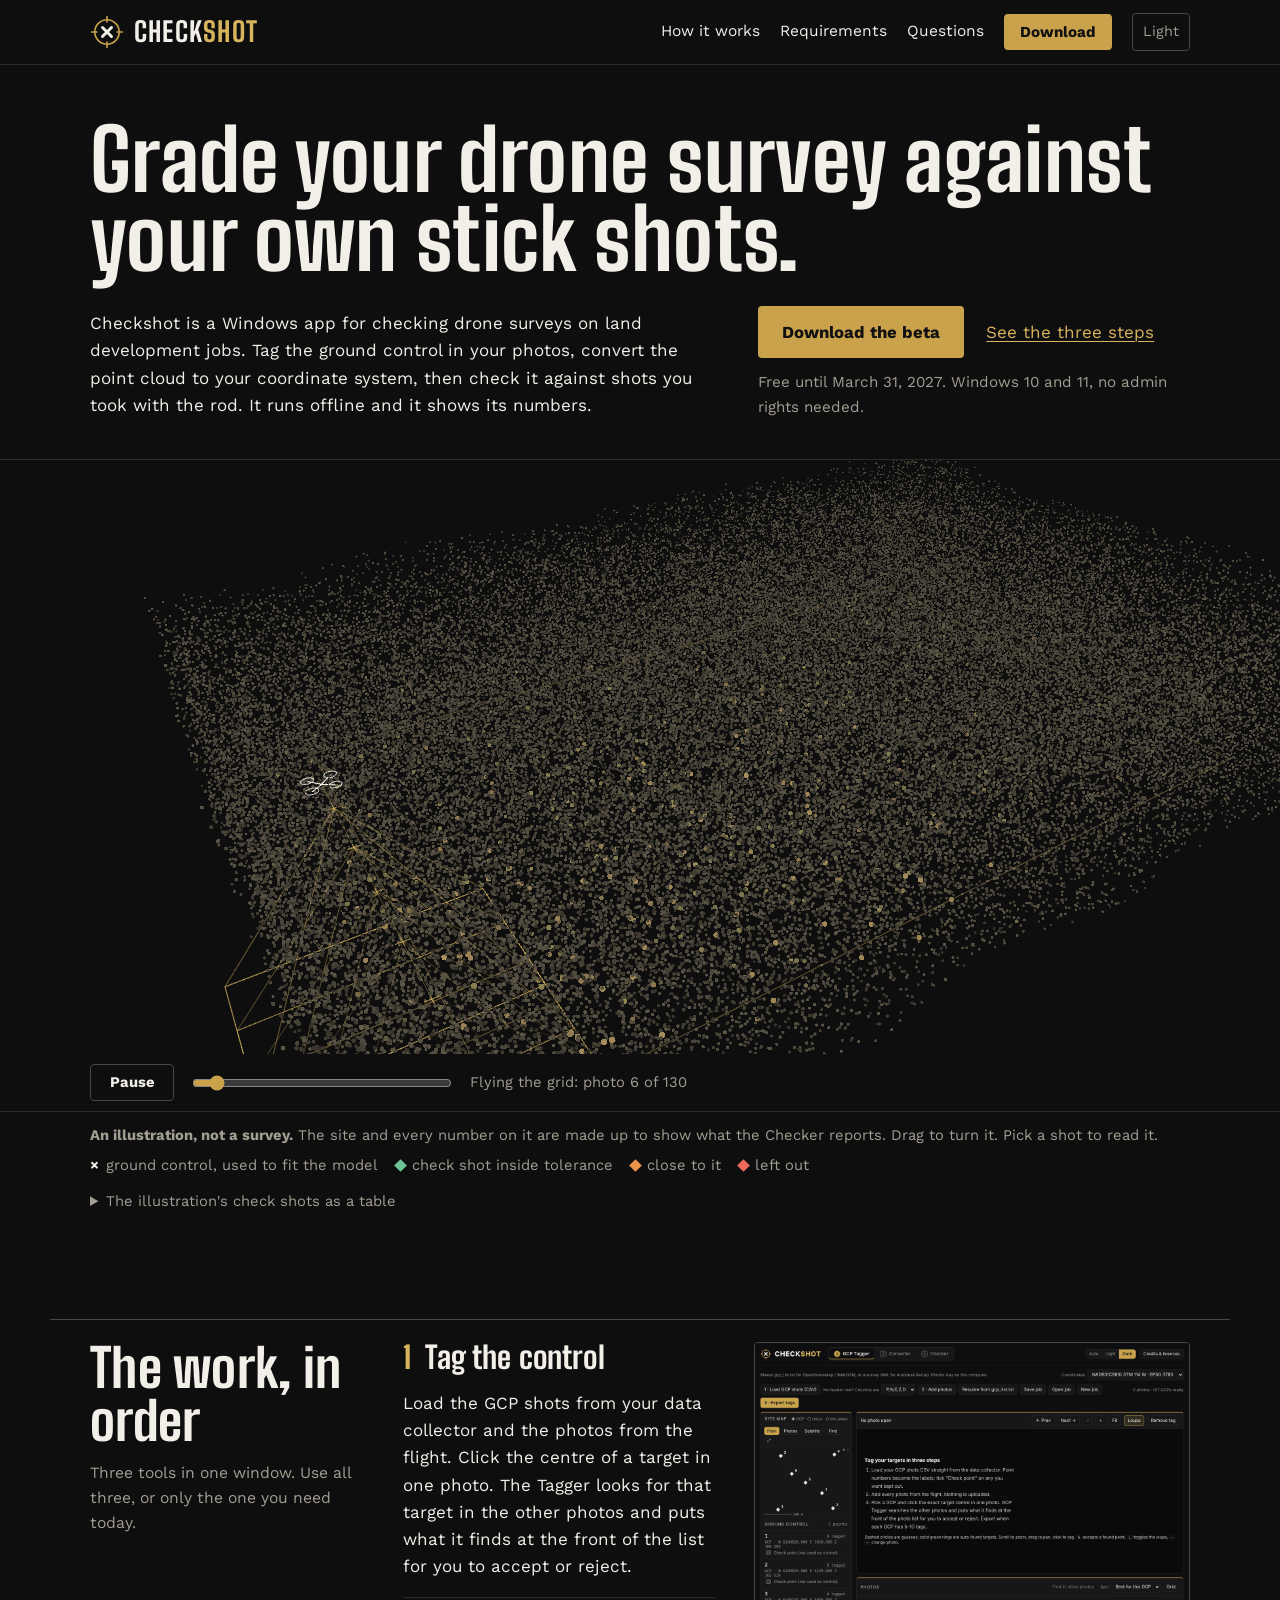
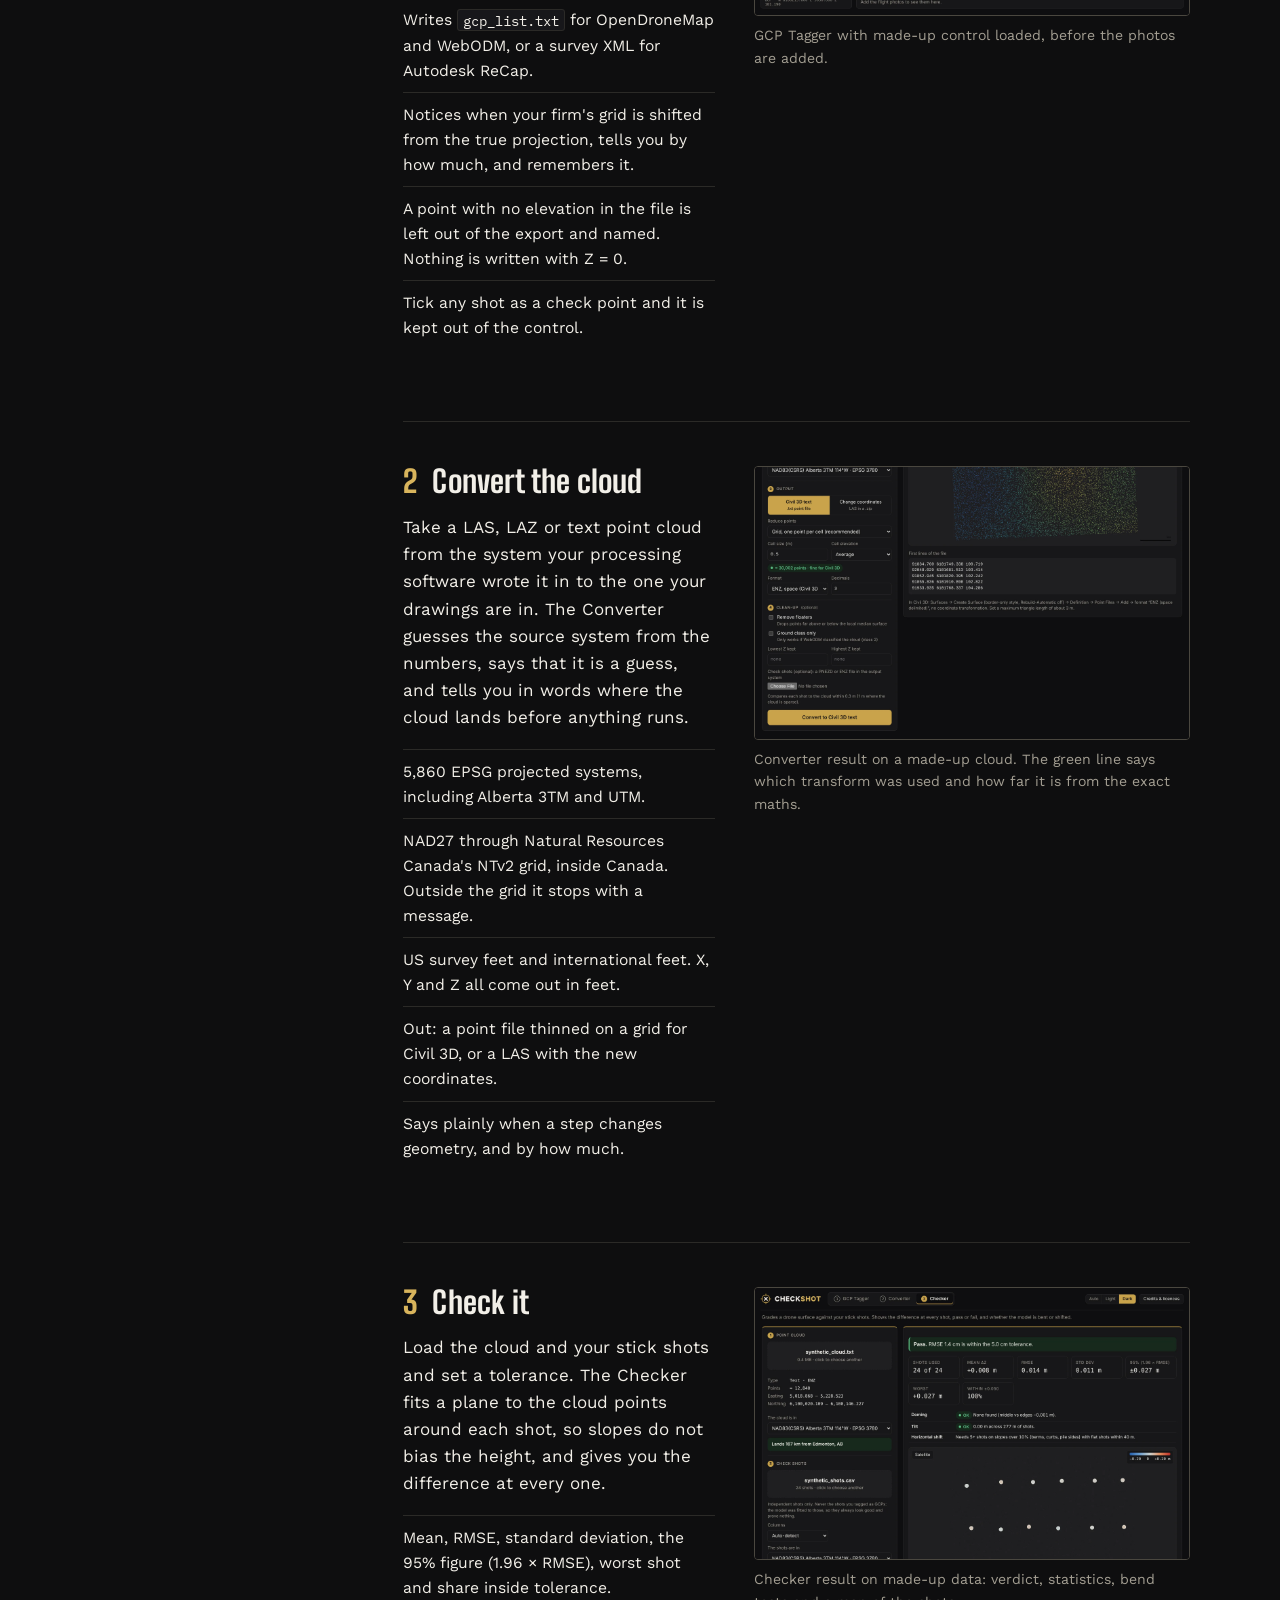
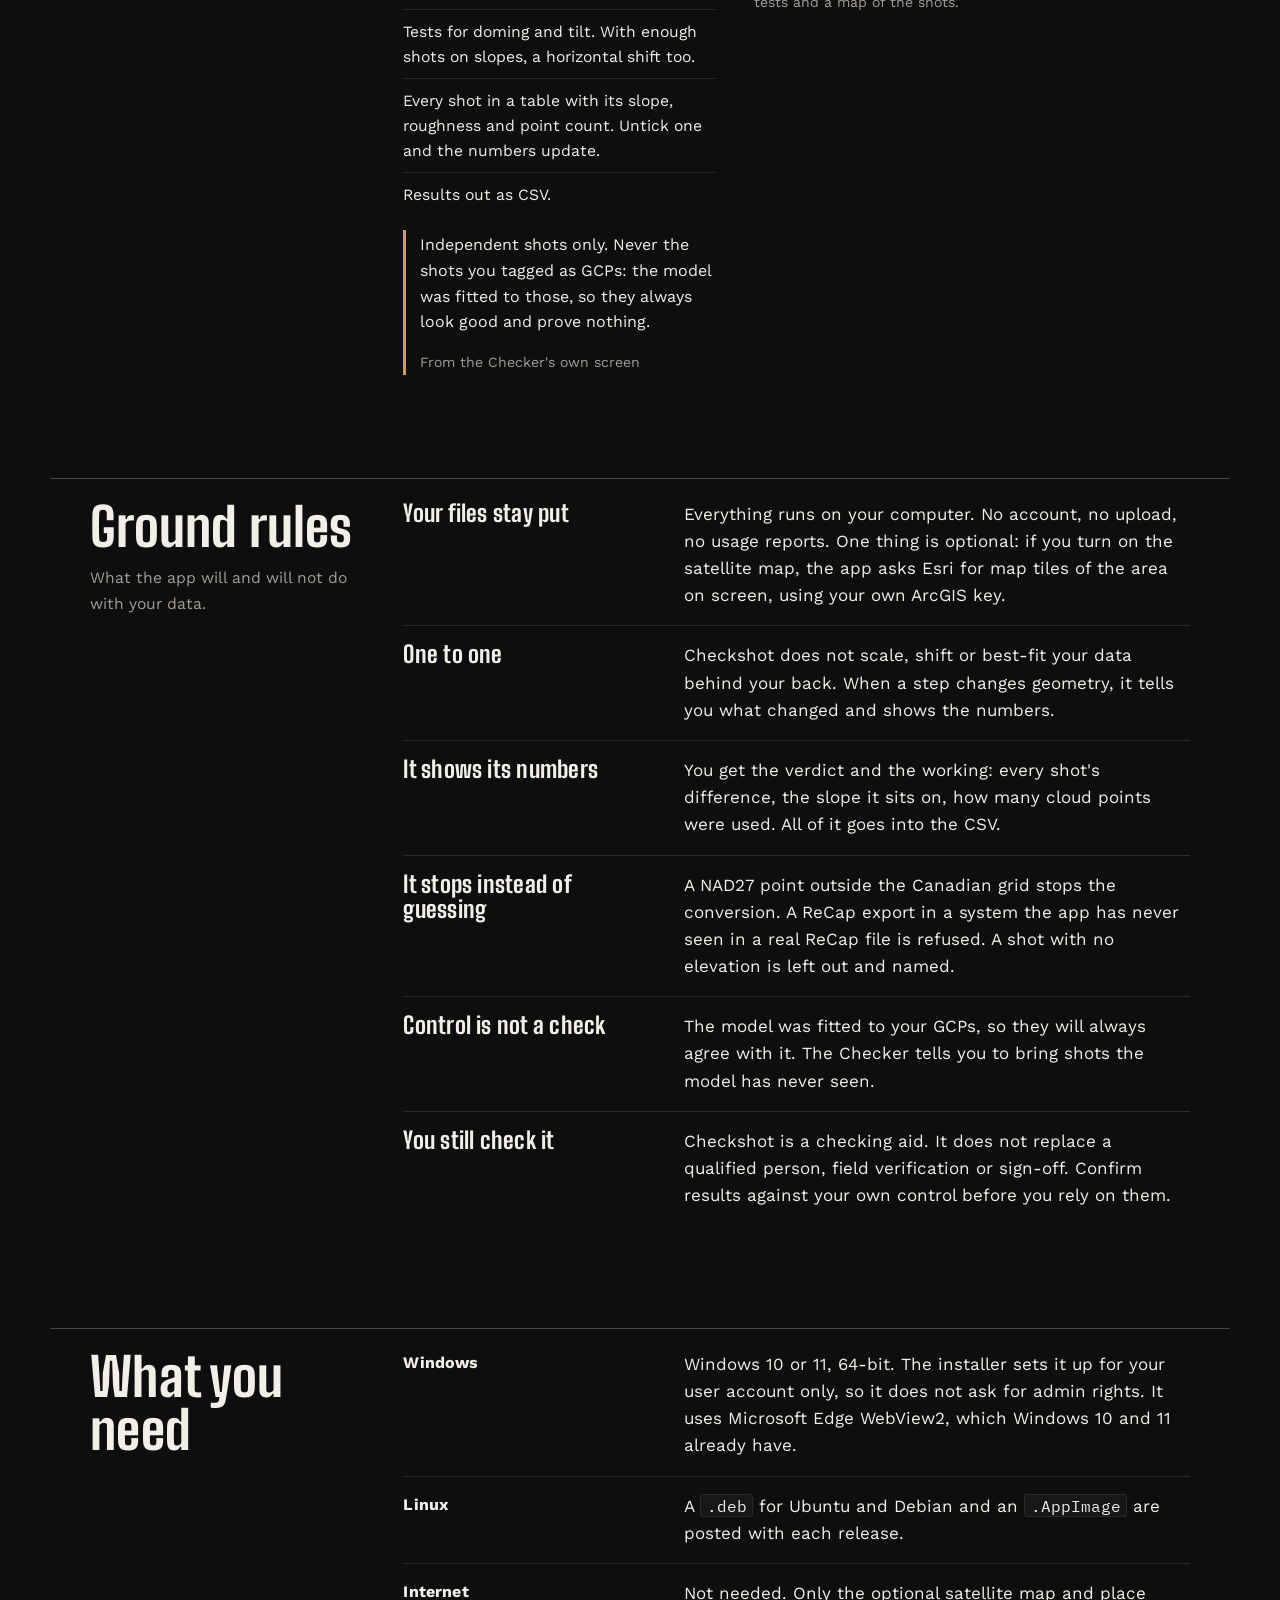
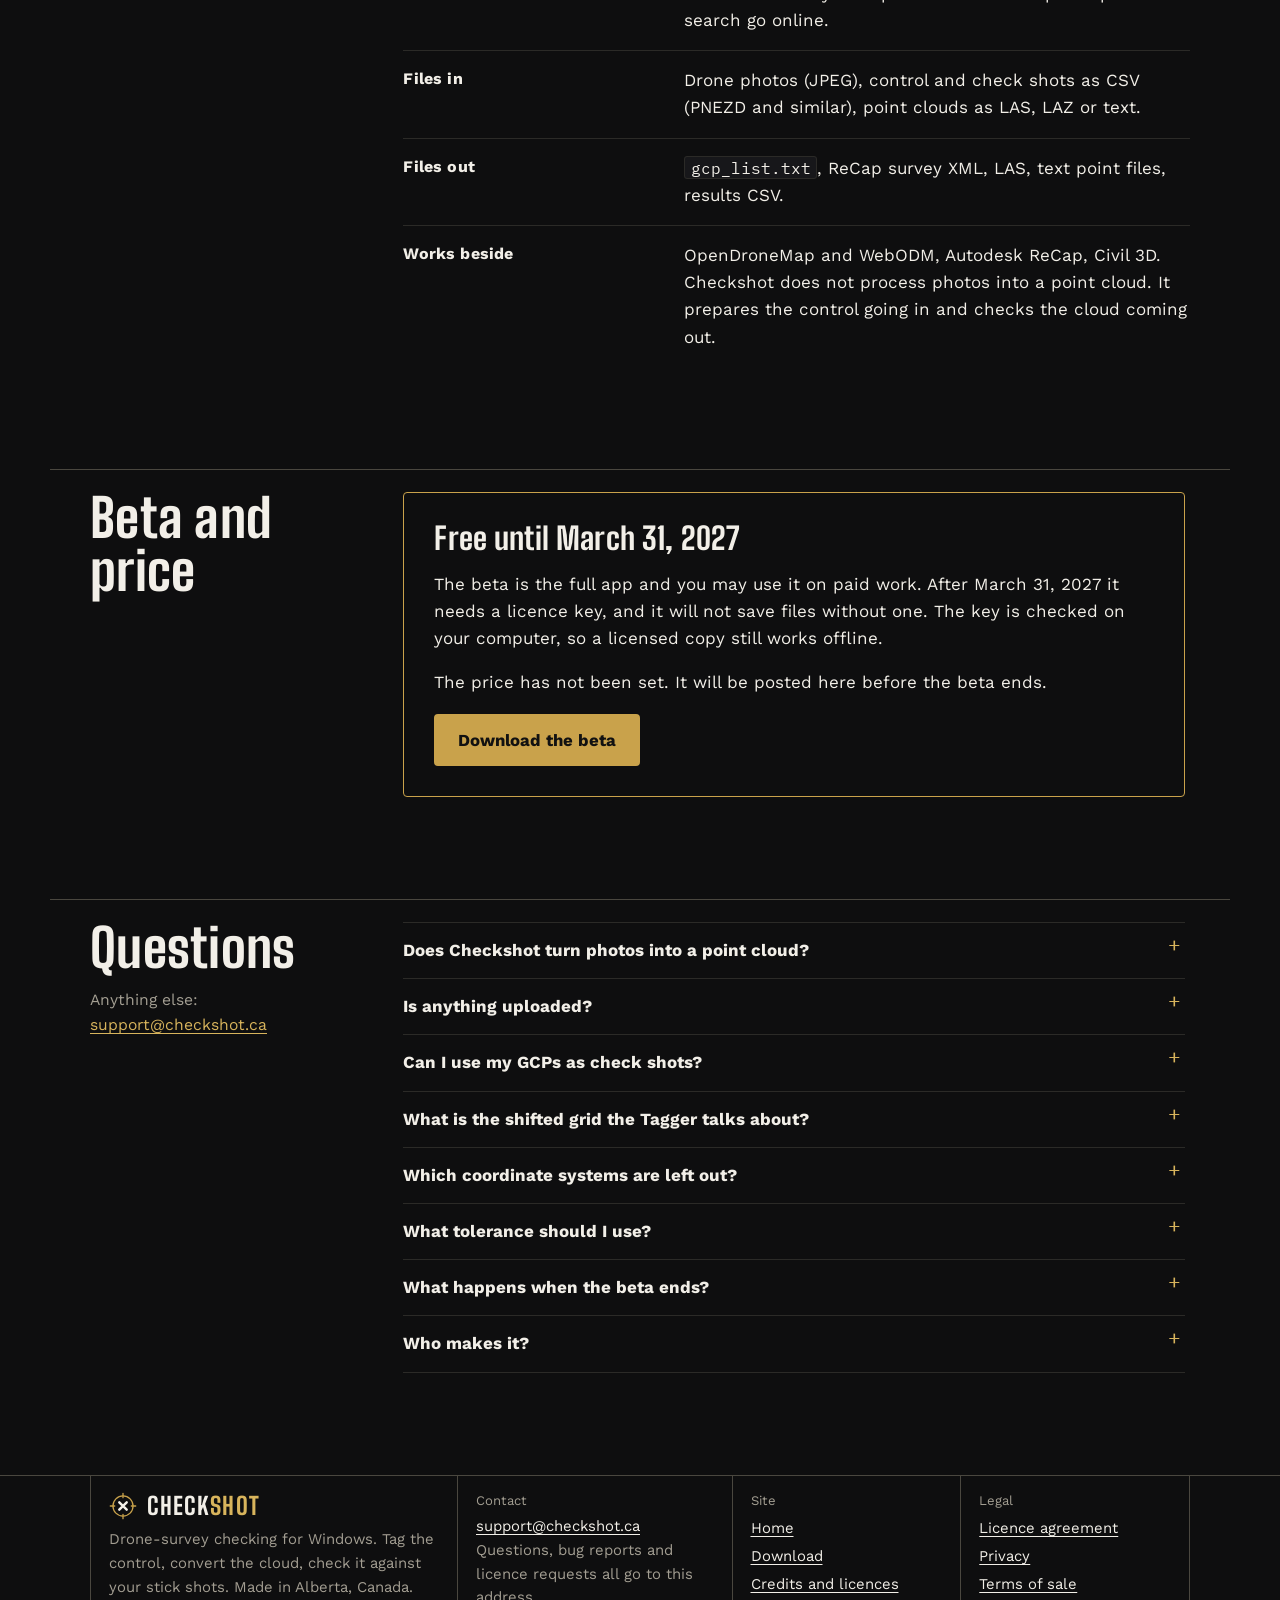
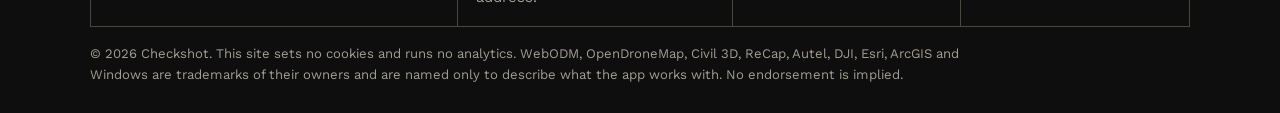
==== index.html @ 4f2f1e27 "Checkshot site: pages, survey illustration, app screenshots, fonts, notes Co-Authored-By: Claude Fab" ====
<!doctype html>
<html lang="en-CA" data-theme="dark">
<head>
<meta charset="utf-8">
<meta name="viewport" content="width=device-width, initial-scale=1">
<title>Checkshot: check a drone survey against your stick shots</title>
<meta name="description" content="Windows app for drone-survey checking in land development. Tag ground control, convert point clouds between 5,860 coordinate systems, and grade the cloud against stick shots. Runs offline. Free beta until March 31, 2027.">
<link rel="canonical" href="https://checkshot.ca/">
<meta property="og:type" content="website">
<meta property="og:site_name" content="Checkshot">
<meta property="og:title" content="Checkshot: check a drone survey against your stick shots">
<meta property="og:description" content="Windows app for drone-survey checking in land development. Tag ground control, convert point clouds between 5,860 coordinate systems, and grade the cloud against stick shots. Runs offline. Free beta until March 31, 2027.">
<meta property="og:url" content="https://checkshot.ca/">
<meta property="og:image" content="https://checkshot.ca/assets/img/og.png">
<meta property="og:image:width" content="1200">
<meta property="og:image:height" content="630">
<meta property="og:image:alt" content="Checkshot: a point cloud of a graded site with check shots marked on it.">
<meta name="twitter:card" content="summary_large_image">
<meta name="theme-color" content="#0E0E0F">
<link rel="icon" href="favicon.ico" sizes="32x32">
<link rel="icon" href="assets/img/favicon.svg" type="image/svg+xml">
<link rel="apple-touch-icon" href="assets/img/apple-touch-icon.png">
<link rel="manifest" href="site.webmanifest">
<link rel="preload" href="assets/fonts/big-shoulders-700.woff" as="font" type="font/woff" crossorigin>
<link rel="preload" href="assets/fonts/work-sans-400.woff" as="font" type="font/woff" crossorigin>
<link rel="stylesheet" href="assets/css/site.css">
<script>try{if(localStorage.getItem('cs-theme')==='light')document.documentElement.setAttribute('data-theme','light')}catch(e){}</script>
<script type="application/ld+json">{"@context":"https://schema.org","@type":"SoftwareApplication","name":"Checkshot","applicationCategory":"EngineeringApplication","operatingSystem":"Windows 10, Windows 11, Linux","url":"https://checkshot.ca/","description":"Desktop app for checking drone surveys: GCP Tagger, point cloud Converter and stick-shot Checker. Runs offline."}</script>
</head>
<body>
<a class="skip" href="#main">Skip to the content</a>
<header class="top">
  <div class="wrap">
    <a class="brand" href="./" aria-label="Checkshot home"><svg viewBox="0 0 64 64" aria-hidden="true" focusable="false"><circle cx="32" cy="32" r="23" fill="none" stroke="var(--logo-ring)" stroke-width="3"/><path d="M32 3V13M32 51V61M3 32H13M51 32H61" stroke="var(--logo-ring)" stroke-width="3" stroke-linecap="round"/><path d="M23.5 23.5 40.5 40.5M40.5 23.5 23.5 40.5" stroke="var(--logo-x)" stroke-width="5.5" stroke-linecap="round"/></svg><span>CHECK<b>SHOT</b></span></a>
    <nav aria-label="Main">
      <a href="./#how" class="opt">How it works</a>
      <a href="./#requirements" class="opt">Requirements</a>
      <a href="./#faq" class="opt">Questions</a>
      <a href="download/" class="btn small">Download</a>
      <button class="theme" type="button" id="theme-btn" aria-label="Switch to the light theme">Light</button>
    </nav>
  </div>
</header>
<main id="main">
<section class="hero" aria-labelledby="h-hero">
  <div class="wrap hero-head">
    <h1 id="h-hero">Grade your drone survey against your own stick shots.</h1>
    <div class="hero-side">
      <p>Checkshot is a Windows app for checking drone surveys on land development jobs. Tag the ground control in your photos, convert the point cloud to your coordinate system, then check it against shots you took with the rod. It runs offline and it shows its numbers.</p>
      <div>
        <div class="hero-cta">
          <a class="btn" href="download/">Download the beta</a>
          <a href="#how">See the three steps</a>
        </div>
        <p class="hero-note">Free until March 31, 2027. Windows 10 and 11, no admin rights needed.</p>
      </div>
    </div>
  </div>

  <div class="survey" id="survey">
    <div class="sv-stage">
      <img class="sv-poster dark" src="assets/img/hero-poster-dark.webp" width="1600" height="760" alt="" fetchpriority="high">
      <img class="sv-poster light" src="assets/img/hero-poster-light.webp" width="1600" height="760" alt="" loading="lazy">
      <canvas tabindex="0" role="img" aria-label="Illustration with made-up data: a drone flies a grid over a graded site with roads, lots, a stormwater pond and a topsoil pile. The point cloud forms as photos are taken. Ground control targets and fifteen check shots then appear. Drag, or use the arrow keys, to turn the view."></canvas>
      <div class="sv-labels"></div>
      <button class="btn small sv-start" type="button">Play the illustration</button>
    </div>
    <div class="sv-readout" role="group" aria-label="Checker result for the illustration" aria-live="polite">
      <p class="sv-verdict"></p>
      <dl></dl>
      <button class="sv-back" type="button" hidden>Back to the summary</button>
    </div>
    <div class="wrap sv-bar">
      <button class="sv-play" type="button" aria-pressed="false"><span>Play</span></button>
      <input class="sv-scrub" type="range" min="0" max="17" step="0.01" value="17" aria-label="Move through the survey: flight, ground control, check shots">
      <p class="sv-status">Checked against 14 stick shots</p>
    </div>
  </div>
  <div class="wrap sv-caption">
    <p><strong>An illustration, not a survey.</strong> The site and every number on it are made up to show what the Checker reports. Drag to turn it. Pick a shot to read it.</p>
    <ul class="sv-key" aria-label="Key">
      <li class="x">ground control, used to fit the model</li>
      <li style="--k:var(--ok)">check shot inside tolerance</li>
      <li style="--k:var(--near)">close to it</li>
      <li style="--k:var(--bad)">left out</li>
    </ul>
  </div>
  <div class="wrap">
    <details class="sv-data">
      <summary>The illustration's check shots as a table</summary>
      <div class="scroll-x"><table class="nums">
        <caption class="vh">Made-up check shots used in the illustration</caption>
        <thead><tr><th scope="col">Shot</th><th scope="col">Code</th><th scope="col">Shot Z (m)</th><th scope="col">Cloud Z (m)</th><th scope="col">&Delta;z (m)</th><th scope="col">Used</th></tr></thead>
        <tbody id="sv-table-body"><tr><td colspan="6">Needs JavaScript.</td></tr></tbody>
      </table></div>
    </details>
  </div>
</section>

<section class="band" id="how" aria-labelledby="h-how">
  <div class="wrap">
    <div class="band-title">
      <h2 id="h-how">The work, in order</h2>
      <p>Three tools in one window. Use all three, or only the one you need today.</p>
    </div>
    <div>
      <article class="step">
        <div>
          <h3><span class="n">1</span> Tag the control</h3>
          <p>Load the GCP shots from your data collector and the photos from the flight. Click the centre of a target in one photo. The Tagger looks for that target in the other photos and puts what it finds at the front of the list for you to accept or reject.</p>
          <ul>
            <li>Writes <code>gcp_list.txt</code> for OpenDroneMap and WebODM, or a survey XML for Autodesk ReCap.</li>
            <li>Notices when your firm's grid is shifted from the true projection, tells you by how much, and remembers it.</li>
            <li>A point with no elevation in the file is left out of the export and named. Nothing is written with Z = 0.</li>
            <li>Tick any shot as a check point and it is kept out of the control.</li>
          </ul>
        </div>
        <figure class="shot">
  <a href="assets/shots/tagger-dark.webp" aria-label="Open the screenshot full size">
    <img class="dark" src="assets/shots/tagger-dark.webp" width="2560" height="1600" loading="lazy" decoding="async" alt="The GCP Tagger with seven made-up control points loaded: a site map on the left, the control list under it, and the three steps to tag a target on the right.">
    <img class="light" src="assets/shots/tagger-light.webp" width="2560" height="1600" loading="lazy" decoding="async" alt="The GCP Tagger with seven made-up control points loaded: a site map on the left, the control list under it, and the three steps to tag a target on the right.">
  </a>
  <figcaption>GCP Tagger with made-up control loaded, before the photos are added.</figcaption>
</figure>
      </article>
      <article class="step">
        <div>
          <h3><span class="n">2</span> Convert the cloud</h3>
          <p>Take a LAS, LAZ or text point cloud from the system your processing software wrote it in to the one your drawings are in. The Converter guesses the source system from the numbers, says that it is a guess, and tells you in words where the cloud lands before anything runs.</p>
          <ul>
            <li>5,860 EPSG projected systems, including Alberta 3TM and UTM.</li>
            <li>NAD27 through Natural Resources Canada's NTv2 grid, inside Canada. Outside the grid it stops with a message.</li>
            <li>US survey feet and international feet. X, Y and Z all come out in feet.</li>
            <li>Out: a point file thinned on a grid for Civil 3D, or a LAS with the new coordinates.</li>
            <li>Says plainly when a step changes geometry, and by how much.</li>
          </ul>
        </div>
        <figure class="shot">
  <a href="assets/shots/converter-dark.webp" aria-label="Open the screenshot full size">
    <img class="dark" src="assets/shots/converter-dark.webp" width="2560" height="1600" loading="lazy" decoding="async" alt="The Converter after converting a made-up UTM point cloud to Alberta 3TM: a message stating the transform used and its largest difference from the exact maths, point counts, a download button and a plot of the cloud.">
    <img class="light" src="assets/shots/converter-light.webp" width="2560" height="1600" loading="lazy" decoding="async" alt="The Converter after converting a made-up UTM point cloud to Alberta 3TM: a message stating the transform used and its largest difference from the exact maths, point counts, a download button and a plot of the cloud.">
  </a>
  <figcaption>Converter result on a made-up cloud. The green line says which transform was used and how far it is from the exact maths.</figcaption>
</figure>
      </article>
      <article class="step">
        <div>
          <h3><span class="n">3</span> Check it</h3>
          <p>Load the cloud and your stick shots and set a tolerance. The Checker fits a plane to the cloud points around each shot, so slopes do not bias the height, and gives you the difference at every one.</p>
          <ul>
            <li>Mean, RMSE, standard deviation, the 95% figure (1.96 &times; RMSE), worst shot and share inside tolerance.</li>
            <li>Tests for doming and tilt. With enough shots on slopes, a horizontal shift too.</li>
            <li>Every shot in a table with its slope, roughness and point count. Untick one and the numbers update.</li>
            <li>Results out as CSV.</li>
          </ul>
          <blockquote class="app">
            <p>Independent shots only. Never the shots you tagged as GCPs: the model was fitted to those, so they always look good and prove nothing.</p>
            <footer>From the Checker's own screen</footer>
          </blockquote>
        </div>
        <figure class="shot">
  <a href="assets/shots/checker-dark.webp" aria-label="Open the screenshot full size">
    <img class="dark" src="assets/shots/checker-dark.webp" width="2560" height="1600" loading="lazy" decoding="async" alt="The Checker after grading a made-up cloud against 24 made-up shots: a Pass line with the RMSE, tiles for mean, RMSE, standard deviation, 95 percent and worst shot, doming and tilt tests, and a map of the shots.">
    <img class="light" src="assets/shots/checker-light.webp" width="2560" height="1600" loading="lazy" decoding="async" alt="The Checker after grading a made-up cloud against 24 made-up shots: a Pass line with the RMSE, tiles for mean, RMSE, standard deviation, 95 percent and worst shot, doming and tilt tests, and a map of the shots.">
  </a>
  <figcaption>Checker result on made-up data: verdict, statistics, bend tests and a map of the shots.</figcaption>
</figure>
      </article>
    </div>
  </div>
</section>

<section class="band" id="rules" aria-labelledby="h-rules">
  <div class="wrap">
    <div class="band-title">
      <h2 id="h-rules">Ground rules</h2>
      <p>What the app will and will not do with your data.</p>
    </div>
    <dl class="rows">
      <div><dt>Your files stay put</dt><dd>Everything runs on your computer. No account, no upload, no usage reports. One thing is optional: if you turn on the satellite map, the app asks Esri for map tiles of the area on screen, using your own ArcGIS key.</dd></div>
      <div><dt>One to one</dt><dd>Checkshot does not scale, shift or best-fit your data behind your back. When a step changes geometry, it tells you what changed and shows the numbers.</dd></div>
      <div><dt>It shows its numbers</dt><dd>You get the verdict and the working: every shot's difference, the slope it sits on, how many cloud points were used. All of it goes into the CSV.</dd></div>
      <div><dt>It stops instead of guessing</dt><dd>A NAD27 point outside the Canadian grid stops the conversion. A ReCap export in a system the app has never seen in a real ReCap file is refused. A shot with no elevation is left out and named.</dd></div>
      <div><dt>Control is not a check</dt><dd>The model was fitted to your GCPs, so they will always agree with it. The Checker tells you to bring shots the model has never seen.</dd></div>
      <div><dt>You still check it</dt><dd>Checkshot is a checking aid. It does not replace a qualified person, field verification or sign-off. Confirm results against your own control before you rely on them.</dd></div>
    </dl>
  </div>
</section>

<section class="band" id="requirements" aria-labelledby="h-req">
  <div class="wrap">
    <div class="band-title">
      <h2 id="h-req">What you need</h2>
    </div>
    <dl class="rows plain">
      <div><dt>Windows</dt><dd>Windows 10 or 11, 64-bit. The installer sets it up for your user account only, so it does not ask for admin rights. It uses Microsoft Edge WebView2, which Windows 10 and 11 already have.</dd></div>
      <div><dt>Linux</dt><dd>A <code>.deb</code> for Ubuntu and Debian and an <code>.AppImage</code> are posted with each release.</dd></div>
      <div><dt>Internet</dt><dd>Not needed. Only the optional satellite map and place search go online.</dd></div>
      <div><dt>Files in</dt><dd>Drone photos (JPEG), control and check shots as CSV (PNEZD and similar), point clouds as LAS, LAZ or text.</dd></div>
      <div><dt>Files out</dt><dd><code>gcp_list.txt</code>, ReCap survey XML, LAS, text point files, results CSV.</dd></div>
      <div><dt>Works beside</dt><dd>OpenDroneMap and WebODM, Autodesk ReCap, Civil 3D. Checkshot does not process photos into a point cloud. It prepares the control going in and checks the cloud coming out.</dd></div>
    </dl>
  </div>
</section>

<section class="band" id="beta" aria-labelledby="h-beta">
  <div class="wrap">
    <div class="band-title">
      <h2 id="h-beta">Beta and price</h2>
    </div>
    <div class="beta">
      <h3>Free until March 31, 2027</h3>
      <p>The beta is the full app and you may use it on paid work. After March 31, 2027 it needs a licence key, and it will not save files without one. The key is checked on your computer, so a licensed copy still works offline.</p>
      <p>The price has not been set. It will be posted here before the beta ends.</p>
      <p><a class="btn" href="download/">Download the beta</a></p>
    </div>
  </div>
</section>

<section class="band" id="faq" aria-labelledby="h-faq">
  <div class="wrap">
    <div class="band-title">
      <h2 id="h-faq">Questions</h2>
      <p>Anything else: <a href="mailto:support@checkshot.ca">support@checkshot.ca</a></p>
    </div>
    <div class="faq">
      <details><summary>Does Checkshot turn photos into a point cloud?</summary><div><p>No. That is the job of WebODM, ReCap or whatever you process with. The Tagger prepares the control those programs need. The Converter and the Checker work on the cloud they produce.</p></div></details>
      <details><summary>Is anything uploaded?</summary><div><p>No. Photos, clouds and shots are read and processed on your computer, and the app does not report usage or crashes. If you turn on the satellite map or use place search, the app sends Esri the map area or the search text, with your own ArcGIS key. Leave them off and the app never goes online.</p></div></details>
      <details><summary>Can I use my GCPs as check shots?</summary><div><p>You can load them, but the result means nothing. The model was fitted to those points. Shoot separate check shots and keep them out of the control. In the Tagger you can tick a shot as a check point so it is not exported as control.</p></div></details>
      <details><summary>What is the shifted grid the Tagger talks about?</summary><div><p>Some firms carry a grid that sits a fixed distance off the true projection. If your control and your photo positions disagree by a steady offset, the Tagger says so, shows the offset and remembers it for the next job.</p></div></details>
      <details><summary>Which coordinate systems are left out?</summary><div><p>Systems that need grid files the app does not carry (OSGB36 and US NAD27, for example), latitude and longitude systems, and projections its maths library cannot do. They are left out on purpose so that nothing converts wrongly.</p></div></details>
      <details><summary>What tolerance should I use?</summary><div><p>That is your call and your client's. The Checker suggests 0.05 m for hard surfaces and 0.10 m for open ground as a starting point, and reports the numbers whatever you choose.</p></div></details>
      <details><summary>What happens when the beta ends?</summary><div><p>On April 1, 2027 the app asks for a licence key. You paste the key once and it is checked offline. The price will be posted on this site before then.</p></div></details>
      <details><summary>Who makes it?</summary><div><p>A civil engineer in Alberta who flies drone surveys for land development work and wanted to know how good each one was before building a surface from it. Write to <a href="mailto:support@checkshot.ca">support@checkshot.ca</a>.</p></div></details>
    </div>
  </div>
</section>

</main>
<footer class="foot">
  <div class="wrap">
    <div class="tblock">
      <div>
        <a class="brand" href="./" aria-label="Checkshot home"><svg viewBox="0 0 64 64" aria-hidden="true" focusable="false"><circle cx="32" cy="32" r="23" fill="none" stroke="var(--logo-ring)" stroke-width="3"/><path d="M32 3V13M32 51V61M3 32H13M51 32H61" stroke="var(--logo-ring)" stroke-width="3" stroke-linecap="round"/><path d="M23.5 23.5 40.5 40.5M40.5 23.5 23.5 40.5" stroke="var(--logo-x)" stroke-width="5.5" stroke-linecap="round"/></svg><span>CHECK<b>SHOT</b></span></a>
        <p>Drone-survey checking for Windows. Tag the control, convert the cloud, check it against your stick shots. Made in Alberta, Canada.</p>
      </div>
      <div>
        <h2>Contact</h2>
        <p><a href="mailto:support@checkshot.ca">support@checkshot.ca</a></p>
        <p>Questions, bug reports and licence requests all go to this address.</p>
      </div>
      <div>
        <h2>Site</h2>
        <ul>
          <li><a href="./">Home</a></li>
          <li><a href="download/">Download</a></li>
          <li><a href="credits.html">Credits and licences</a></li>
        </ul>
      </div>
      <div>
        <h2>Legal</h2>
        <ul>
          <li><a href="legal/eula.html">Licence agreement</a></li>
          <li><a href="legal/privacy.html">Privacy</a></li>
          <li><a href="legal/terms.html">Terms of sale</a></li>
        </ul>
      </div>
    </div>
    <p class="fine">&copy; 2026 Checkshot. This site sets no cookies and runs no analytics. WebODM, OpenDroneMap, Civil 3D, ReCap, Autel, DJI, Esri, ArcGIS and Windows are trademarks of their owners and are named only to describe what the app works with. No endorsement is implied.</p>
  </div>
</footer>
<script src="assets/js/site.js"></script>
<script src="assets/js/hero.js"></script>
</body>
</html>
---- assets/css/site.css ----
/* Checkshot site. Black and gold, as in the app. No gradients, no shadows. */
@font-face { font-family: "Big Shoulders"; src: url("../fonts/big-shoulders-700.woff") format("woff"); font-weight: 700; font-display: swap; }
@font-face { font-family: "Work Sans"; src: url("../fonts/work-sans-400.woff") format("woff"); font-weight: 400; font-display: swap; }
@font-face { font-family: "Work Sans"; src: url("../fonts/work-sans-400-italic.woff") format("woff"); font-weight: 400; font-style: italic; font-display: swap; }
@font-face { font-family: "Work Sans"; src: url("../fonts/work-sans-700.woff") format("woff"); font-weight: 700; font-display: swap; }
@font-face { font-family: "IBM Plex Mono"; src: url("../fonts/ibm-plex-mono-400.woff") format("woff"); font-weight: 400; font-display: swap; }

:root {
  --bg: #0E0E0F; --panel: #17171A; --ink: #F2EFE8; --muted: #A39E92; --line: #2B2A27; --line-strong: #4A473F;
  --gold: #C9A24B; --gold-text: #D8B45C; --on-gold: #111111; --logo-ring: #C9A24B; --logo-x: #F4F1EA;
  --ok: #6CC495; --near: #F0934A; --bad: #EE6A5B;
  --sv-bg: #0E0E0F; --sv-noise: #5C5647; --sv-gold: #D8B45C; --sv-target: #F4F1EA; --sv-rod: #F2EFE8;
  --display: "Big Shoulders", "Arial Narrow", "Roboto Condensed", Impact, sans-serif;
  --text: "Work Sans", system-ui, -apple-system, "Segoe UI", sans-serif;
  --mono: "IBM Plex Mono", ui-monospace, Consolas, monospace;
  --wrap: 1180px; --gutter: clamp(18px, 4vw, 40px);
  color-scheme: dark;
}
:root[data-theme="light"] {
  --bg: #F6F5F1; --panel: #FFFFFF; --ink: #111111; --muted: #5E5A50; --line: #DAD6CB; --line-strong: #A9A498;
  --gold: #C9A24B; --gold-text: #7A5C14; --logo-ring: #111111; --logo-x: #A8842F;
  --ok: #17693F; --near: #9A4E08; --bad: #AE2F25;
  --sv-bg: #F6F5F1; --sv-noise: #B9B3A3; --sv-gold: #A8842F; --sv-target: #FFFFFF; --sv-rod: #111111;
  color-scheme: light;
}

*, *::before, *::after { box-sizing: border-box; }
html { -webkit-text-size-adjust: 100%; scroll-padding-top: 84px; }
body { margin: 0; background: var(--bg); color: var(--ink); font: 400 1.0625rem/1.6 var(--text); overflow-wrap: break-word; }
img { max-width: 100%; height: auto; display: block; }
a { color: var(--gold-text); text-underline-offset: 0.18em; text-decoration-thickness: 1px; }
a:hover { text-decoration-thickness: 2px; }
:focus-visible { outline: 2px solid var(--gold); outline-offset: 3px; border-radius: 2px; }
h1, h2, h3 { font-family: var(--display); font-weight: 700; line-height: 1; margin: 0; letter-spacing: 0.005em; }
h1 { font-size: clamp(2.9rem, 7.4vw, 5.9rem); line-height: 0.93; }
h2 { font-size: clamp(2.1rem, 4.2vw, 3.3rem); }
h3 { font-size: clamp(1.55rem, 2.4vw, 2rem); line-height: 1.05; }
p { margin: 0 0 1em; }
.num, code, kbd { font-family: var(--mono); font-size: 0.92em; font-variant-numeric: tabular-nums; }
code { background: var(--panel); border: 1px solid var(--line); border-radius: 3px; padding: 0.05em 0.35em; }
.wrap { max-width: var(--wrap); margin: 0 auto; padding: 0 var(--gutter); }
.skip { position: absolute; left: -999px; top: 8px; background: var(--gold); color: var(--on-gold); padding: 8px 14px; z-index: 30; font-weight: 700; }
.skip:focus { left: 8px; }
.vh { position: absolute; width: 1px; height: 1px; overflow: hidden; clip-path: inset(50%); white-space: nowrap; }

/* header */
.top { position: sticky; top: 0; z-index: 20; background: var(--bg); border-bottom: 1px solid var(--line); }
.top .wrap { display: flex; align-items: center; gap: 10px 22px; min-height: 64px; flex-wrap: wrap; padding-top: 8px; padding-bottom: 8px; }
.brand { display: inline-flex; align-items: center; gap: 10px; text-decoration: none; color: var(--ink); font: 700 1.7rem/1 var(--display); letter-spacing: 0.045em; margin-right: auto; }
.brand svg { width: 34px; height: 34px; flex: none; }
.brand b { color: var(--gold-text); font-weight: 700; }
.top nav { display: flex; align-items: center; gap: 4px 20px; flex-wrap: wrap; }
.top nav a { color: var(--ink); text-decoration: none; font-size: 0.97rem; padding: 6px 0; border-bottom: 2px solid transparent; }
.top nav a:hover, .top nav a[aria-current="page"] { border-bottom-color: var(--gold); }
.theme { font: inherit; font-size: 0.9rem; color: var(--muted); background: none; border: 1px solid var(--line-strong); border-radius: 4px; padding: 6px 10px; cursor: pointer; min-height: 36px; }
.theme:hover { color: var(--ink); border-color: var(--gold); }

.btn { display: inline-block; font: 700 1.05rem/1.2 var(--text); text-decoration: none; padding: 14px 22px; border-radius: 4px; border: 2px solid var(--gold); background: var(--gold); color: var(--on-gold); cursor: pointer; }
.btn:hover { background: var(--gold-text); border-color: var(--gold-text); color: var(--bg); text-decoration: none; }
:root[data-theme="light"] .btn:hover { background: #111; border-color: #111; color: #fff; }
.btn.small { padding: 8px 14px; font-size: 0.95rem; }
.top nav a.btn { color: var(--on-gold); border: 2px solid var(--gold); padding: 7px 14px; }
.top nav a.btn:hover { border-color: var(--gold-text); color: var(--bg); }
:root[data-theme="light"] .top nav a.btn:hover { color: #fff; border-color: #111; }

/* hero */
.hero { padding: clamp(28px, 5vw, 56px) 0 0; }
.hero-head h1 { max-width: 13.5em; font-size: clamp(2.9rem, 6.6vw, 5.4rem); }
.hero-side { display: grid; grid-template-columns: minmax(0, 7fr) minmax(0, 5fr); gap: 16px clamp(24px, 5vw, 72px); align-items: end; margin-top: clamp(16px, 2.4vw, 28px); }
.hero-side p { max-width: 36em; margin: 0; }
.hero-cta { display: flex; flex-wrap: wrap; align-items: center; gap: 12px 22px; }
.hero-side .hero-note { color: var(--muted); font-size: 0.95rem; margin: 12px 0 0; }

/* survey illustration */
.survey { margin-top: clamp(22px, 3.5vw, 40px); border-top: 1px solid var(--line); border-bottom: 1px solid var(--line); background: var(--sv-bg); position: relative; }
.sv-stage { position: relative; height: clamp(400px, 66vh, 680px); overflow: hidden; }
.sv-stage canvas { position: absolute; inset: 0; width: 100%; height: 100%; display: block; opacity: 0; touch-action: pan-y; cursor: grab; }
.survey.is-dragging canvas { cursor: grabbing; }
.survey.is-live canvas { opacity: 1; }
.sv-poster { position: absolute; inset: 0; width: 100%; height: 100%; object-fit: cover; }
.sv-poster.light, :root[data-theme="light"] .sv-poster.dark { display: none; }
:root[data-theme="light"] .sv-poster.light { display: block; }
.survey.is-live .sv-poster { visibility: hidden; }
.sv-labels { position: absolute; inset: 0; pointer-events: none; }
.survey:not(.is-live) .sv-labels { display: none; }
.sv-label { position: absolute; left: 0; top: 0; pointer-events: auto; cursor: pointer; margin: -26px 0 0 4px; padding: 2px 7px; min-height: 24px;
  font: 400 0.8rem/1.4 var(--mono); font-variant-numeric: tabular-nums; white-space: nowrap; color: var(--ink); background: var(--bg); border: 1px solid currentColor; border-radius: 3px; }
.sv-label i { display: none; }
.sv-label.is-ok { color: var(--ok); } .sv-label.is-near { color: var(--near); } .sv-label.is-bad, .sv-label.is-out { color: var(--bad); }
.sv-label.is-out span { text-decoration: line-through; }
.sv-label[aria-pressed="true"] { background: currentColor; }
.sv-label[aria-pressed="true"] span { color: var(--bg); }
.sv-label.is-dot { margin: -12px 0 0 -12px; width: 24px; height: 24px; padding: 0; border: 0; background: none; }
.sv-label.is-dot span { display: none; }
.sv-label.is-dot i { display: block; width: 8px; height: 8px; margin: 8px; border-radius: 50%; background: currentColor; }
.sv-start { position: absolute; left: var(--gutter); top: 18px; display: none; }
.survey.is-waiting .sv-start { display: inline-block; }
.sv-readout { position: absolute; left: max(var(--gutter), calc((100% - var(--wrap)) / 2 + var(--gutter))); bottom: 74px; width: min(340px, calc(100% - 2 * var(--gutter)));
  background: var(--panel); border: 1px solid var(--line-strong); border-radius: 4px; padding: 12px 14px 10px; font-size: 0.9rem; }
.sv-verdict { margin: 0 0 8px; padding-left: 10px; border-left: 3px solid var(--ok); line-height: 1.35; }
.sv-verdict.is-near { border-left-color: var(--near); } .sv-verdict.is-bad, .sv-verdict.is-out { border-left-color: var(--bad); }
.sv-readout dl { margin: 0; display: grid; grid-template-columns: 1fr 1fr; gap: 0 16px; }
.sv-readout dl div { display: flex; justify-content: space-between; gap: 8px; padding: 3px 0; border-top: 1px solid var(--line); }
.sv-readout dt { color: var(--muted); }
.sv-readout dd { margin: 0; font-family: var(--mono); font-variant-numeric: tabular-nums; font-size: 0.86rem; text-align: right; }
.sv-readout .sv-back { margin-top: 8px; font: inherit; font-size: 0.85rem; color: var(--gold-text); background: none; border: 0; padding: 4px 0; text-decoration: underline; cursor: pointer; }
.survey:not(.is-done):not(.is-static):not(.is-waiting).is-live .sv-readout { visibility: hidden; }
.sv-bar { display: grid; grid-template-columns: auto minmax(120px, 260px) minmax(0, 1fr); align-items: center; gap: 8px 18px; padding-top: 10px; padding-bottom: 10px; font-size: 0.92rem; }
.survey.is-static .sv-play, .survey.is-static .sv-scrub, .survey.is-waiting .sv-play, .survey.is-waiting .sv-scrub { display: none; }
.sv-play { font: inherit; font-weight: 700; color: var(--ink); background: none; border: 1px solid var(--line-strong); border-radius: 4px; padding: 6px 14px; min-width: 84px; min-height: 36px; cursor: pointer; }
.sv-play:hover { border-color: var(--gold); }
.sv-scrub { width: 100%; accent-color: var(--gold); min-height: 28px; margin: 0; }
.sv-status { margin: 0; color: var(--muted); min-width: 0; }
.sv-caption { color: var(--muted); font-size: 0.92rem; padding-top: 12px; display: flex; flex-wrap: wrap; gap: 6px 26px; align-items: baseline; }
.sv-caption p { margin: 0; }
.sv-key { display: flex; flex-wrap: wrap; gap: 4px 18px; list-style: none; margin: 0; padding: 0; }
.sv-key li::before { content: ""; display: inline-block; width: 9px; height: 9px; margin-right: 7px; transform: rotate(45deg); background: var(--k); }
.sv-key li.x::before { content: "\00D7"; transform: none; background: none; width: auto; height: auto; font-weight: 700; color: var(--ink); }
details.sv-data { color: var(--muted); font-size: 0.92rem; margin-top: 8px; }
details.sv-data summary { cursor: pointer; width: fit-content; padding: 4px 0; }
details.sv-data table { margin-top: 8px; }

/* sections */
.band { padding: clamp(56px, 8vw, 104px) 0 0; }
.band:last-of-type { padding-bottom: clamp(56px, 8vw, 104px); }
.band > .wrap { display: grid; grid-template-columns: minmax(0, 3fr) minmax(0, 9fr); gap: 20px clamp(24px, 4vw, 56px); border-top: 1px solid var(--line-strong); padding-top: 22px; }
.band > .wrap > * { min-width: 0; }
.band-title p { color: var(--muted); margin-top: 12px; font-size: 0.98rem; max-width: 22em; }
.prose { max-width: 42em; }
.prose h2 { margin: 1.6em 0 0.5em; font-size: clamp(1.7rem, 3vw, 2.2rem); }
.prose h3 { margin: 1.4em 0 0.4em; }
.prose ul, .prose ol { padding-left: 1.2em; margin: 0 0 1em; }
.prose li { margin-bottom: 0.4em; }
.prose ol.alpha { list-style: none; padding-left: 1.2em; }

/* workflow */
.step { display: grid; grid-template-columns: minmax(0, 5fr) minmax(0, 7fr); gap: 20px clamp(20px, 3vw, 40px); padding: 0 0 clamp(40px, 6vw, 72px); align-items: start; }
.step + .step { border-top: 1px solid var(--line); padding-top: clamp(28px, 4vw, 44px); }
.step:last-child { padding-bottom: 0; }
.step h3 { display: flex; gap: 0.45em; align-items: baseline; margin-bottom: 0.5em; }
.step h3 .n { color: var(--gold-text); font-family: var(--display); }
.step ul { list-style: none; margin: 0; padding: 0; font-size: 0.98rem; }
.step li { padding: 9px 0; border-top: 1px solid var(--line); }
.shot { margin: 0; }
.shot a { display: block; border: 1px solid var(--line-strong); border-radius: 4px; overflow: hidden; background: var(--panel); }
.shot img.light, :root[data-theme="light"] .shot img.dark { display: none; }
:root[data-theme="light"] .shot img.light { display: block; }
.shot figcaption { color: var(--muted); font-size: 0.88rem; margin-top: 8px; }
blockquote.app { margin: 14px 0 0; padding: 2px 0 2px 14px; border-left: 3px solid var(--gold); font-size: 1rem; }
blockquote.app footer { color: var(--muted); font-size: 0.88rem; margin-top: 4px; }

/* rules, requirements: term on the left, text on the right */
.rows { margin: 0; }
.rows > div { display: grid; grid-template-columns: minmax(0, 4fr) minmax(0, 8fr); gap: 4px 28px; padding: 16px 0; border-top: 1px solid var(--line); }
.rows > div:first-child { border-top: 0; padding-top: 0; }
.rows dt { font: 700 1.45rem/1.1 var(--display); letter-spacing: 0.01em; }
.rows.plain dt { font: 700 1rem/1.5 var(--text); }
.rows dd { margin: 0; max-width: 38em; }
.rows dd p:last-child { margin-bottom: 0; }

.beta { border: 1px solid var(--gold); border-radius: 4px; padding: clamp(18px, 3vw, 30px); max-width: 46em; }
.beta h3 { margin-bottom: 0.5em; }
.beta p:last-child { margin-bottom: 0; }

.faq details { border-top: 1px solid var(--line); max-width: 46em; }
.faq details:last-child { border-bottom: 1px solid var(--line); }
.faq summary { cursor: pointer; padding: 14px 28px 14px 0; font-weight: 700; list-style: none; position: relative; }
.faq summary::-webkit-details-marker { display: none; }
.faq summary::after { content: "+"; position: absolute; right: 4px; top: 12px; font: 400 1.3rem/1 var(--mono); color: var(--gold-text); }
.faq details[open] summary::after { content: "\2212"; }
.faq details > div { padding: 0 0 16px; max-width: 40em; }

table { border-collapse: collapse; width: 100%; font-size: 0.92rem; }
th, td { text-align: left; padding: 7px 14px 7px 0; border-top: 1px solid var(--line); vertical-align: top; }
th { font-weight: 700; color: var(--muted); border-top: 0; }
td.num, table.nums td { font-family: var(--mono); font-variant-numeric: tabular-nums; font-size: 0.86rem; }
.scroll-x { overflow-x: auto; }

/* inner pages */
.page-head { padding: clamp(32px, 6vw, 72px) 0 clamp(20px, 3vw, 32px); }
.page-head h1 { font-size: clamp(2.6rem, 6vw, 4.6rem); max-width: 14em; }
.page-head p { margin: 16px 0 0; max-width: 40em; color: var(--muted); }
.page-body { padding-bottom: clamp(56px, 8vw, 104px); }
.page-body > .wrap { border-top: 1px solid var(--line-strong); padding-top: 26px; }
.dl-grid { display: grid; grid-template-columns: minmax(0, 5fr) minmax(0, 7fr); gap: 28px clamp(24px, 5vw, 72px); }
.dl-box { border: 1px solid var(--gold); border-radius: 4px; padding: clamp(18px, 3vw, 28px); align-self: start; }
.dl-box .btn { display: block; text-align: center; margin: 14px 0; }
.dl-box p { font-size: 0.95rem; }
.dl-box p:last-child { margin-bottom: 0; }
ol.steps { padding-left: 1.3em; margin: 0 0 1.2em; }
ol.steps li { padding: 6px 0 6px 4px; }
ol.steps li::marker { font-family: var(--display); font-weight: 700; color: var(--gold-text); font-size: 1.2em; }
.credit-list { list-style: none; margin: 0 0 1.5em; padding: 0; }
.credit-list li { padding: 12px 0; border-top: 1px solid var(--line); }
.credit-list li:first-child { border-top: 0; }
.credit-list .lic { color: var(--muted); font-size: 0.92rem; display: block; }

/* footer: laid out like the title block on a drawing */
.foot { border-top: 1px solid var(--line-strong); font-size: 0.93rem; }
.foot .wrap { padding-top: 0; padding-bottom: 28px; }
.tblock { display: grid; grid-template-columns: minmax(0, 4fr) minmax(0, 3fr) minmax(0, 2.5fr) minmax(0, 2.5fr); border: 1px solid var(--line-strong); border-top: 0; }
.tblock > div { padding: 16px 18px; border-left: 1px solid var(--line-strong); min-width: 0; }
.tblock > div:first-child { border-left: 0; }
.tblock h2 { font: 400 0.82rem/1.3 var(--text); color: var(--muted); margin: 0 0 6px; letter-spacing: 0; }
.tblock ul { list-style: none; margin: 0; padding: 0; }
.tblock li { padding: 2px 0; }
.tblock a { color: var(--ink); }
.tblock .brand { font-size: 1.5rem; margin: 0 0 8px; }
.tblock .brand svg { width: 28px; height: 28px; }
.tblock p { margin: 0; color: var(--muted); }
.fine { color: var(--muted); font-size: 0.82rem; margin: 16px 0 0; max-width: 70em; }

@media (max-width: 860px) {
  .hero-side, .band > .wrap, .step, .dl-grid { grid-template-columns: minmax(0, 1fr); }
  .tblock { grid-template-columns: 1fr 1fr; }
  .tblock > div:nth-child(odd) { border-left: 0; }
  .tblock > div:nth-child(n+3) { border-top: 1px solid var(--line-strong); }
  .rows > div { grid-template-columns: minmax(0, 1fr); }
  .sv-readout { position: static; width: auto; margin: 0 var(--gutter); border-width: 1px 0 0; border-radius: 0; background: none; padding: 12px 0 4px; }
  .survey:not(.is-done):not(.is-static):not(.is-waiting).is-live .sv-readout { visibility: visible; opacity: 0.35; }
  .sv-stage { height: clamp(300px, 46vh, 460px); }
  .sv-bar { grid-template-columns: auto minmax(0, 1fr); }
  .sv-status { grid-column: 1 / -1; }
}
@media (max-width: 560px) {
  .top nav .opt { display: none; }
  .brand { font-size: 1.45rem; } .brand svg { width: 28px; height: 28px; }
  .tblock { grid-template-columns: 1fr; }
  .tblock > div { border-left: 0; }
  .tblock > div:nth-child(n+2) { border-top: 1px solid var(--line-strong); }
  .sv-label { font-size: 0.74rem; padding: 1px 5px; }
}
@media (prefers-reduced-motion: no-preference) {
  .sv-stage canvas { transition: opacity 0.5s; }
}
@media print { .top, .survey, .theme { display: none; } body { background: #fff; color: #000; } }
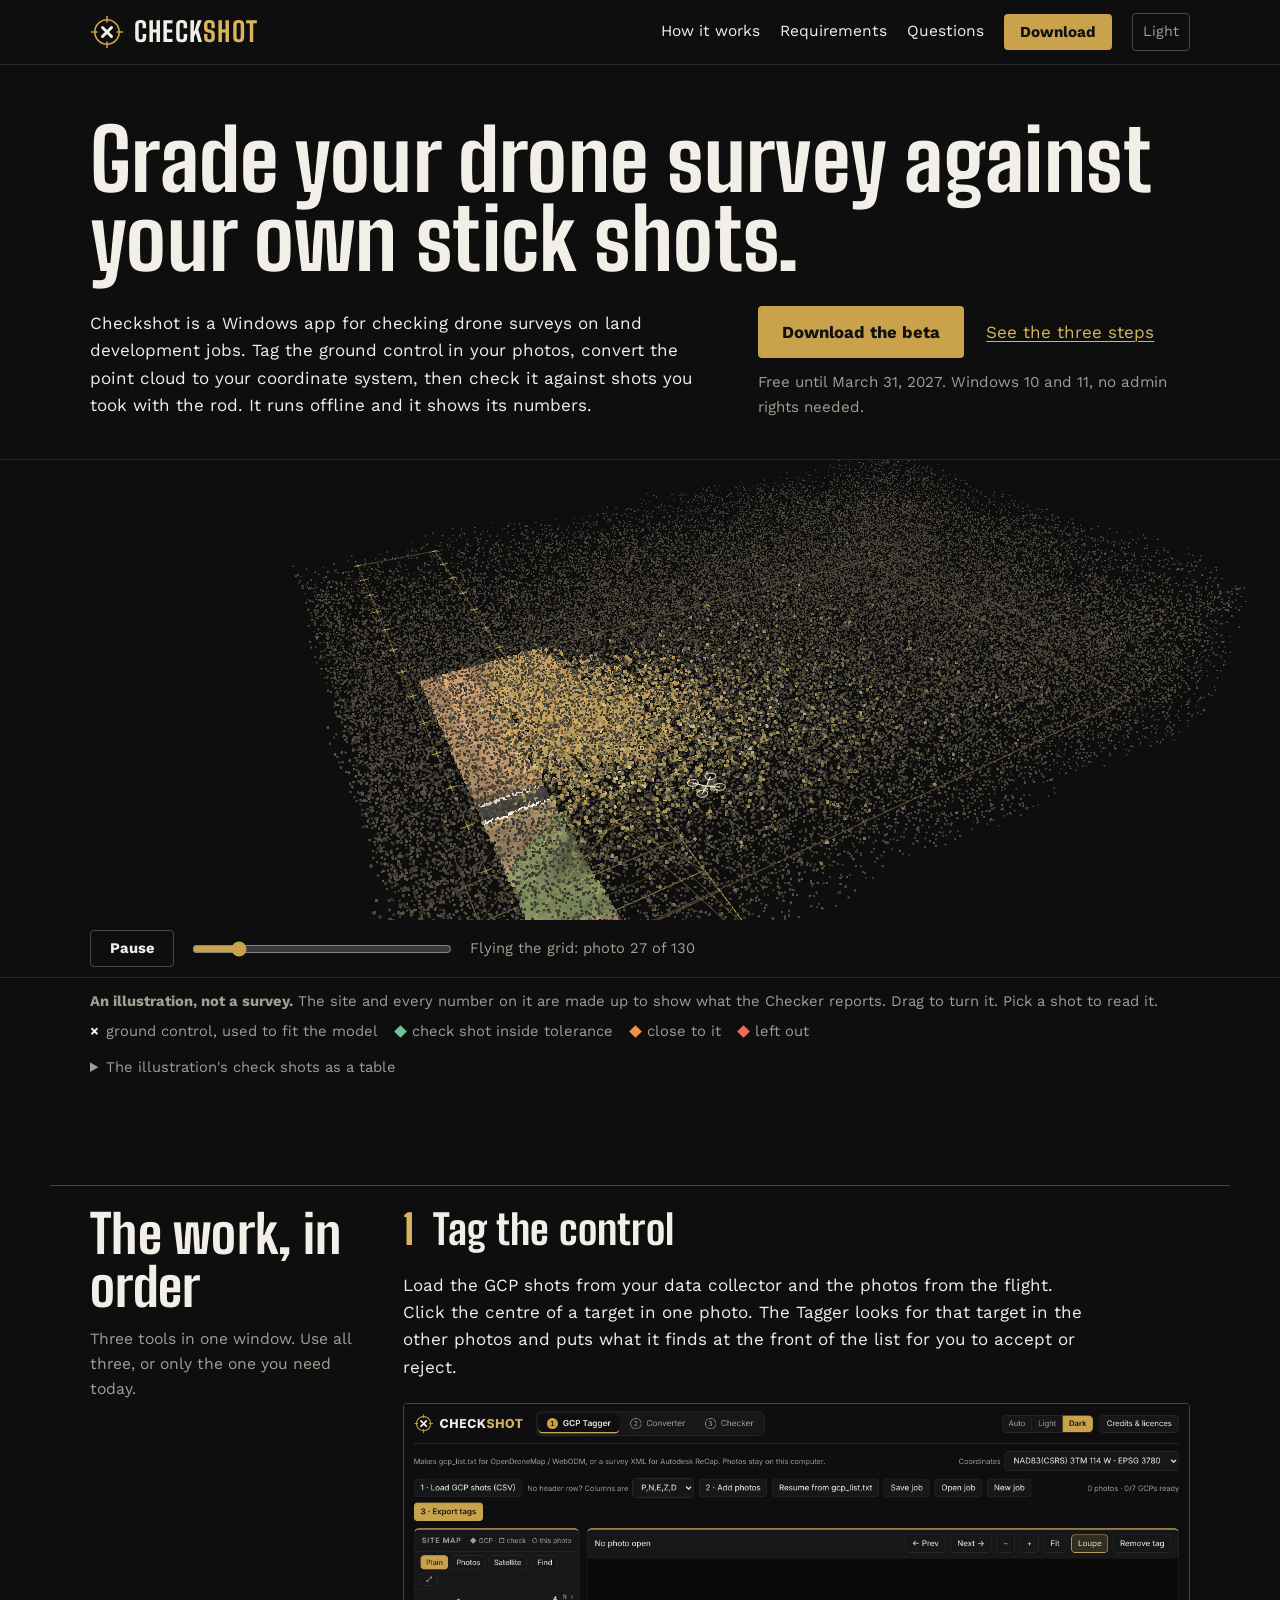
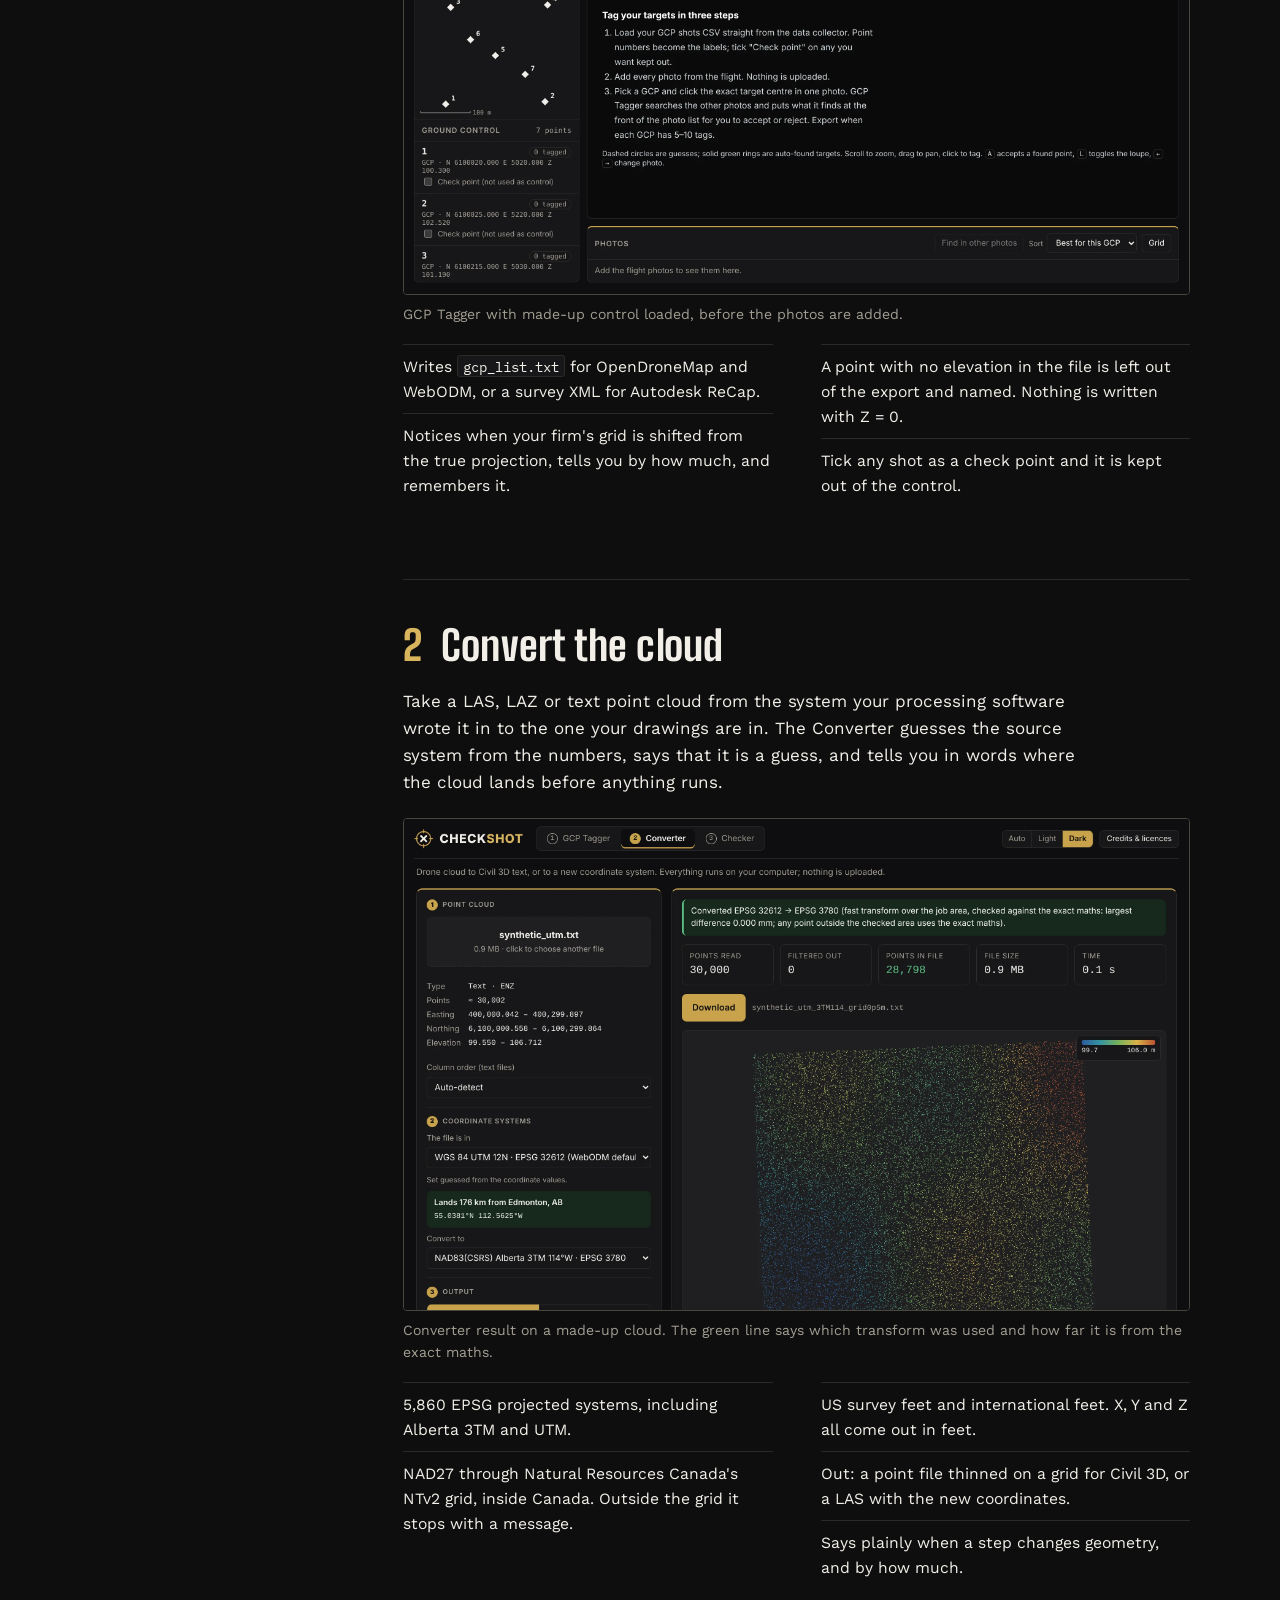
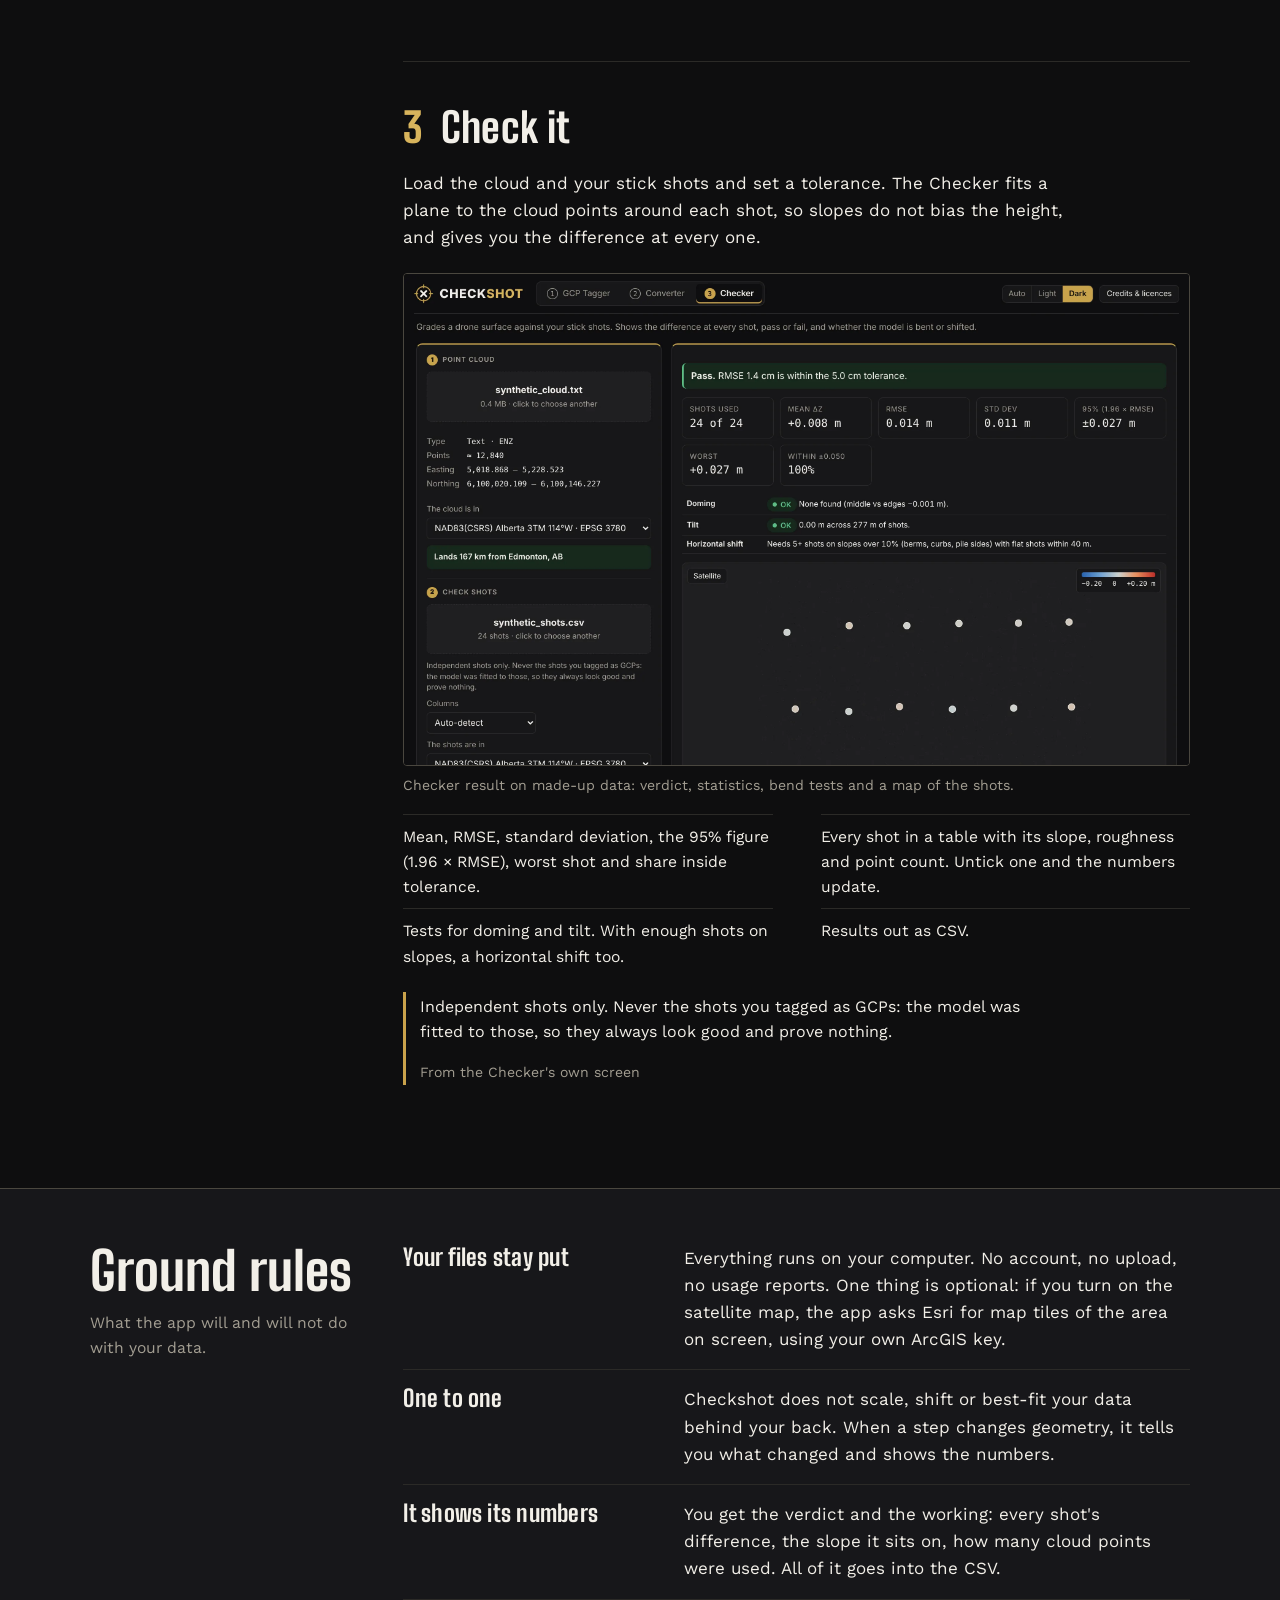
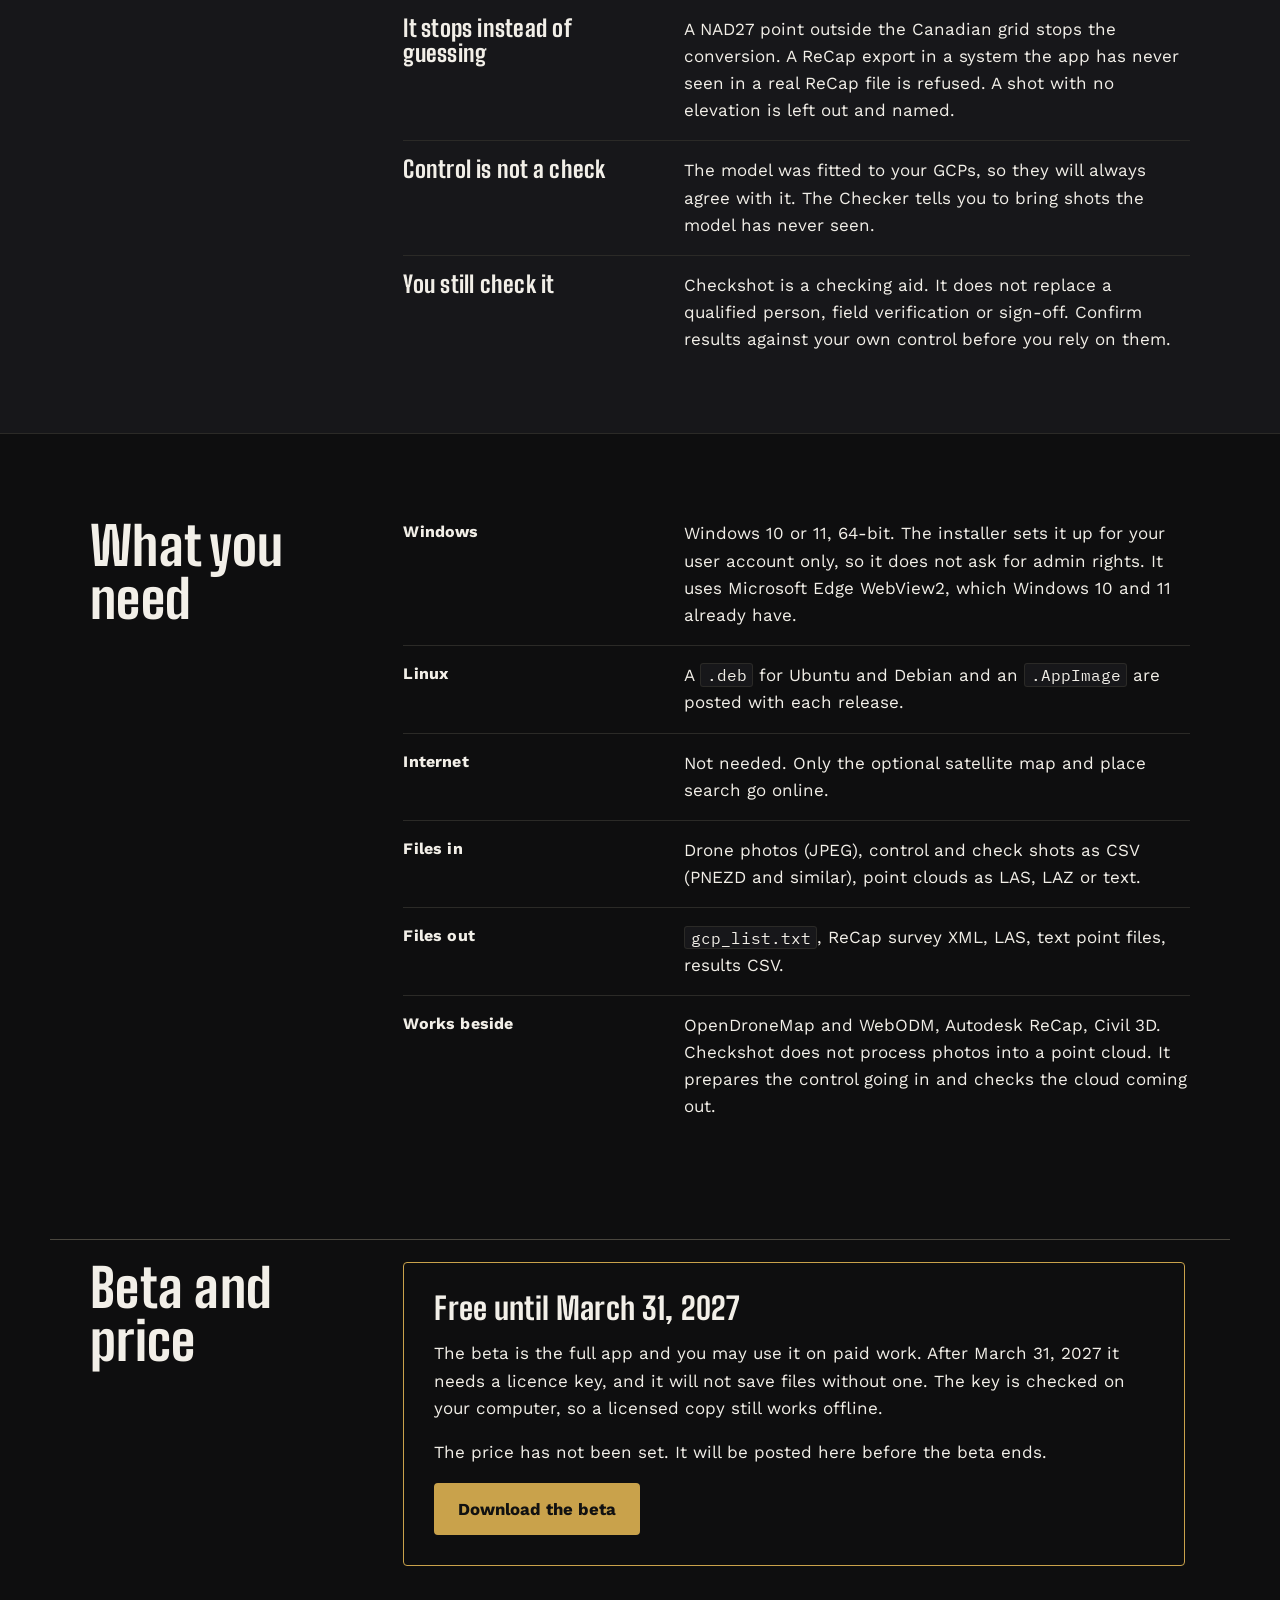
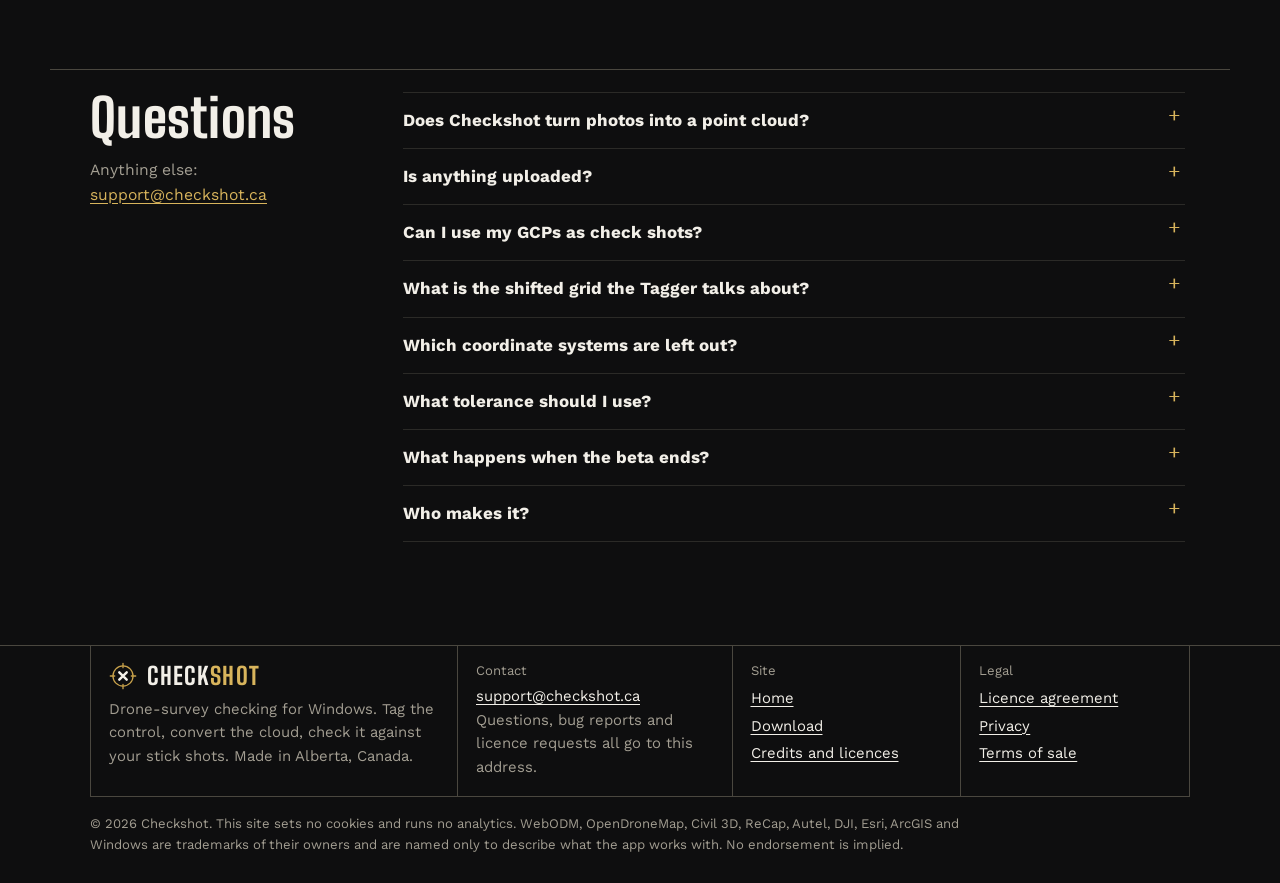
==== commit ed30c478: "Legal pages from the final text, larger app screenshots, checks script, fixes from two review rounds" ====
--- a/index.html
+++ b/index.html
@@ -4,12 +4,12 @@
 <meta charset="utf-8">
 <meta name="viewport" content="width=device-width, initial-scale=1">
 <title>Checkshot: check a drone survey against your stick shots</title>
-<meta name="description" content="Windows app for drone-survey checking in land development. Tag ground control, convert point clouds between 5,860 coordinate systems, and grade the cloud against stick shots. Runs offline. Free beta until March 31, 2027.">
+<meta name="description" content="Windows app for checking drone surveys. Tag ground control, convert point clouds between 5,860 coordinate systems, and grade the cloud against your stick shots. Runs offline. Free beta until March 31, 2027.">
 <link rel="canonical" href="https://checkshot.ca/">
 <meta property="og:type" content="website">
 <meta property="og:site_name" content="Checkshot">
 <meta property="og:title" content="Checkshot: check a drone survey against your stick shots">
-<meta property="og:description" content="Windows app for drone-survey checking in land development. Tag ground control, convert point clouds between 5,860 coordinate systems, and grade the cloud against stick shots. Runs offline. Free beta until March 31, 2027.">
+<meta property="og:description" content="Windows app for checking drone surveys. Tag ground control, convert point clouds between 5,860 coordinate systems, and grade the cloud against your stick shots. Runs offline. Free beta until March 31, 2027.">
 <meta property="og:url" content="https://checkshot.ca/">
 <meta property="og:image" content="https://checkshot.ca/assets/img/og.png">
 <meta property="og:image:width" content="1200">
@@ -105,16 +105,8 @@
     </div>
     <div>
       <article class="step">
-        <div>
           <h3><span class="n">1</span> Tag the control</h3>
           <p>Load the GCP shots from your data collector and the photos from the flight. Click the centre of a target in one photo. The Tagger looks for that target in the other photos and puts what it finds at the front of the list for you to accept or reject.</p>
-          <ul>
-            <li>Writes <code>gcp_list.txt</code> for OpenDroneMap and WebODM, or a survey XML for Autodesk ReCap.</li>
-            <li>Notices when your firm's grid is shifted from the true projection, tells you by how much, and remembers it.</li>
-            <li>A point with no elevation in the file is left out of the export and named. Nothing is written with Z = 0.</li>
-            <li>Tick any shot as a check point and it is kept out of the control.</li>
-          </ul>
-        </div>
         <figure class="shot">
   <a href="assets/shots/tagger-dark.webp" aria-label="Open the screenshot full size">
     <img class="dark" src="assets/shots/tagger-dark.webp" width="2560" height="1600" loading="lazy" decoding="async" alt="The GCP Tagger with seven made-up control points loaded: a site map on the left, the control list under it, and the three steps to tag a target on the right.">
@@ -122,11 +114,23 @@
   </a>
   <figcaption>GCP Tagger with made-up control loaded, before the photos are added.</figcaption>
 </figure>
+          <ul>
+            <li>Writes <code>gcp_list.txt</code> for OpenDroneMap and WebODM, or a survey XML for Autodesk ReCap.</li>
+            <li>Notices when your firm's grid is shifted from the true projection, tells you by how much, and remembers it.</li>
+            <li>A point with no elevation in the file is left out of the export and named. Nothing is written with Z = 0.</li>
+            <li>Tick any shot as a check point and it is kept out of the control.</li>
+          </ul>
       </article>
       <article class="step">
-        <div>
           <h3><span class="n">2</span> Convert the cloud</h3>
           <p>Take a LAS, LAZ or text point cloud from the system your processing software wrote it in to the one your drawings are in. The Converter guesses the source system from the numbers, says that it is a guess, and tells you in words where the cloud lands before anything runs.</p>
+        <figure class="shot">
+  <a href="assets/shots/converter-dark.webp" aria-label="Open the screenshot full size">
+    <img class="dark" src="assets/shots/converter-dark.webp" width="2560" height="1600" loading="lazy" decoding="async" alt="The Converter after converting a made-up UTM point cloud to Alberta 3TM: a message stating the transform used and its largest difference from the exact maths, point counts, a download button and a plot of the cloud.">
+    <img class="light" src="assets/shots/converter-light.webp" width="2560" height="1600" loading="lazy" decoding="async" alt="The Converter after converting a made-up UTM point cloud to Alberta 3TM: a message stating the transform used and its largest difference from the exact maths, point counts, a download button and a plot of the cloud.">
+  </a>
+  <figcaption>Converter result on a made-up cloud. The green line says which transform was used and how far it is from the exact maths.</figcaption>
+</figure>
           <ul>
             <li>5,860 EPSG projected systems, including Alberta 3TM and UTM.</li>
             <li>NAD27 through Natural Resources Canada's NTv2 grid, inside Canada. Outside the grid it stops with a message.</li>
@@ -134,19 +138,17 @@
             <li>Out: a point file thinned on a grid for Civil 3D, or a LAS with the new coordinates.</li>
             <li>Says plainly when a step changes geometry, and by how much.</li>
           </ul>
-        </div>
-        <figure class="shot">
-  <a href="assets/shots/converter-dark.webp" aria-label="Open the screenshot full size">
-    <img class="dark" src="assets/shots/converter-dark.webp" width="2560" height="1600" loading="lazy" decoding="async" alt="The Converter after converting a made-up UTM point cloud to Alberta 3TM: a message stating the transform used and its largest difference from the exact maths, point counts, a download button and a plot of the cloud.">
-    <img class="light" src="assets/shots/converter-light.webp" width="2560" height="1600" loading="lazy" decoding="async" alt="The Converter after converting a made-up UTM point cloud to Alberta 3TM: a message stating the transform used and its largest difference from the exact maths, point counts, a download button and a plot of the cloud.">
-  </a>
-  <figcaption>Converter result on a made-up cloud. The green line says which transform was used and how far it is from the exact maths.</figcaption>
-</figure>
       </article>
       <article class="step">
-        <div>
           <h3><span class="n">3</span> Check it</h3>
           <p>Load the cloud and your stick shots and set a tolerance. The Checker fits a plane to the cloud points around each shot, so slopes do not bias the height, and gives you the difference at every one.</p>
+        <figure class="shot">
+  <a href="assets/shots/checker-dark.webp" aria-label="Open the screenshot full size">
+    <img class="dark" src="assets/shots/checker-dark.webp" width="2560" height="1600" loading="lazy" decoding="async" alt="The Checker after grading a made-up cloud against 24 made-up shots: a Pass line with the RMSE, tiles for mean, RMSE, standard deviation, 95 percent and worst shot, doming and tilt tests, and a map of the shots.">
+    <img class="light" src="assets/shots/checker-light.webp" width="2560" height="1600" loading="lazy" decoding="async" alt="The Checker after grading a made-up cloud against 24 made-up shots: a Pass line with the RMSE, tiles for mean, RMSE, standard deviation, 95 percent and worst shot, doming and tilt tests, and a map of the shots.">
+  </a>
+  <figcaption>Checker result on made-up data: verdict, statistics, bend tests and a map of the shots.</figcaption>
+</figure>
           <ul>
             <li>Mean, RMSE, standard deviation, the 95% figure (1.96 &times; RMSE), worst shot and share inside tolerance.</li>
             <li>Tests for doming and tilt. With enough shots on slopes, a horizontal shift too.</li>
@@ -157,20 +159,12 @@
             <p>Independent shots only. Never the shots you tagged as GCPs: the model was fitted to those, so they always look good and prove nothing.</p>
             <footer>From the Checker's own screen</footer>
           </blockquote>
-        </div>
-        <figure class="shot">
-  <a href="assets/shots/checker-dark.webp" aria-label="Open the screenshot full size">
-    <img class="dark" src="assets/shots/checker-dark.webp" width="2560" height="1600" loading="lazy" decoding="async" alt="The Checker after grading a made-up cloud against 24 made-up shots: a Pass line with the RMSE, tiles for mean, RMSE, standard deviation, 95 percent and worst shot, doming and tilt tests, and a map of the shots.">
-    <img class="light" src="assets/shots/checker-light.webp" width="2560" height="1600" loading="lazy" decoding="async" alt="The Checker after grading a made-up cloud against 24 made-up shots: a Pass line with the RMSE, tiles for mean, RMSE, standard deviation, 95 percent and worst shot, doming and tilt tests, and a map of the shots.">
-  </a>
-  <figcaption>Checker result on made-up data: verdict, statistics, bend tests and a map of the shots.</figcaption>
-</figure>
       </article>
     </div>
   </div>
 </section>
 
-<section class="band" id="rules" aria-labelledby="h-rules">
+<section class="band tinted" id="rules" aria-labelledby="h-rules">
   <div class="wrap">
     <div class="band-title">
       <h2 id="h-rules">Ground rules</h2>
--- a/assets/css/site.css
+++ b/assets/css/site.css
@@ -73,7 +73,7 @@
 
 /* survey illustration */
 .survey { margin-top: clamp(22px, 3.5vw, 40px); border-top: 1px solid var(--line); border-bottom: 1px solid var(--line); background: var(--sv-bg); position: relative; }
-.sv-stage { position: relative; height: clamp(400px, 66vh, 680px); overflow: hidden; }
+.sv-stage { position: relative; height: clamp(410px, calc(100vh - 440px), 680px); overflow: hidden; }
 .sv-stage canvas { position: absolute; inset: 0; width: 100%; height: 100%; display: block; opacity: 0; touch-action: pan-y; cursor: grab; }
 .survey.is-dragging canvas { cursor: grabbing; }
 .survey.is-live canvas { opacity: 1; }
@@ -85,6 +85,9 @@
 .survey:not(.is-live) .sv-labels { display: none; }
 .sv-label { position: absolute; left: 0; top: 0; pointer-events: auto; cursor: pointer; margin: -26px 0 0 4px; padding: 2px 7px; min-height: 24px;
   font: 400 0.8rem/1.4 var(--mono); font-variant-numeric: tabular-nums; white-space: nowrap; color: var(--ink); background: var(--bg); border: 1px solid currentColor; border-radius: 3px; }
+.sv-label { z-index: 2; }
+.sv-label.is-dot { z-index: 1; }
+.sv-label[aria-pressed="true"] { z-index: 3; }
 .sv-label i { display: none; }
 .sv-label.is-ok { color: var(--ok); } .sv-label.is-near { color: var(--near); } .sv-label.is-bad, .sv-label.is-out { color: var(--bad); }
 .sv-label.is-out span { text-decoration: line-through; }
@@ -125,6 +128,10 @@
 .band:last-of-type { padding-bottom: clamp(56px, 8vw, 104px); }
 .band > .wrap { display: grid; grid-template-columns: minmax(0, 3fr) minmax(0, 9fr); gap: 20px clamp(24px, 4vw, 56px); border-top: 1px solid var(--line-strong); padding-top: 22px; }
 .band > .wrap > * { min-width: 0; }
+.band.tinted { background: var(--panel); margin-top: clamp(56px, 8vw, 104px); padding: 0 0 clamp(40px, 6vw, 64px); border-top: 1px solid var(--line-strong); border-bottom: 1px solid var(--line); }
+.band.tinted > .wrap { border-top: 0; padding-top: clamp(36px, 5vw, 56px); }
+.band.tinted + .band { padding-top: clamp(40px, 6vw, 64px); }
+.band.tinted + .band > .wrap { border-top: 0; }
 .band-title p { color: var(--muted); margin-top: 12px; font-size: 0.98rem; max-width: 22em; }
 .prose { max-width: 42em; }
 .prose h2 { margin: 1.6em 0 0.5em; font-size: clamp(1.7rem, 3vw, 2.2rem); }
@@ -134,14 +141,16 @@
 .prose ol.alpha { list-style: none; padding-left: 1.2em; }
 
 /* workflow */
-.step { display: grid; grid-template-columns: minmax(0, 5fr) minmax(0, 7fr); gap: 20px clamp(20px, 3vw, 40px); padding: 0 0 clamp(40px, 6vw, 72px); align-items: start; }
+.step { padding: 0 0 clamp(40px, 6vw, 72px); }
 .step + .step { border-top: 1px solid var(--line); padding-top: clamp(28px, 4vw, 44px); }
 .step:last-child { padding-bottom: 0; }
-.step h3 { display: flex; gap: 0.45em; align-items: baseline; margin-bottom: 0.5em; }
+.step h3 { display: flex; gap: 0.45em; align-items: baseline; margin-bottom: 0.5em; font-size: clamp(1.9rem, 3.2vw, 2.6rem); }
 .step h3 .n { color: var(--gold-text); font-family: var(--display); }
-.step ul { list-style: none; margin: 0; padding: 0; font-size: 0.98rem; }
-.step li { padding: 9px 0; border-top: 1px solid var(--line); }
-.shot { margin: 0; }
+.step > p { max-width: 40em; }
+.step ul { list-style: none; margin: 18px 0 0; padding: 0; font-size: 0.98rem; columns: 2; column-gap: clamp(24px, 4vw, 48px); }
+.step li { padding: 9px 0; border-top: 1px solid var(--line); break-inside: avoid; }
+.step blockquote { max-width: 40em; }
+.shot { margin: 22px 0 0; }
 .shot a { display: block; border: 1px solid var(--line-strong); border-radius: 4px; overflow: hidden; background: var(--panel); }
 .shot img.light, :root[data-theme="light"] .shot img.dark { display: none; }
 :root[data-theme="light"] .shot img.light { display: block; }
@@ -184,6 +193,7 @@
 .page-body > .wrap { border-top: 1px solid var(--line-strong); padding-top: 26px; }
 .dl-grid { display: grid; grid-template-columns: minmax(0, 5fr) minmax(0, 7fr); gap: 28px clamp(24px, 5vw, 72px); }
 .dl-box { border: 1px solid var(--gold); border-radius: 4px; padding: clamp(18px, 3vw, 28px); align-self: start; }
+.dl-box h2 { font-size: 1.9rem; }
 .dl-box .btn { display: block; text-align: center; margin: 14px 0; }
 .dl-box p { font-size: 0.95rem; }
 .dl-box p:last-child { margin-bottom: 0; }
@@ -211,7 +221,7 @@
 .fine { color: var(--muted); font-size: 0.82rem; margin: 16px 0 0; max-width: 70em; }
 
 @media (max-width: 860px) {
-  .hero-side, .band > .wrap, .step, .dl-grid { grid-template-columns: minmax(0, 1fr); }
+  .hero-side, .band > .wrap, .dl-grid { grid-template-columns: minmax(0, 1fr); }
   .tblock { grid-template-columns: 1fr 1fr; }
   .tblock > div:nth-child(odd) { border-left: 0; }
   .tblock > div:nth-child(n+3) { border-top: 1px solid var(--line-strong); }
@@ -223,6 +233,7 @@
   .sv-status { grid-column: 1 / -1; }
 }
 @media (max-width: 560px) {
+  .step ul { columns: 1; }
   .top nav .opt { display: none; }
   .brand { font-size: 1.45rem; } .brand svg { width: 28px; height: 28px; }
   .tblock { grid-template-columns: 1fr; }
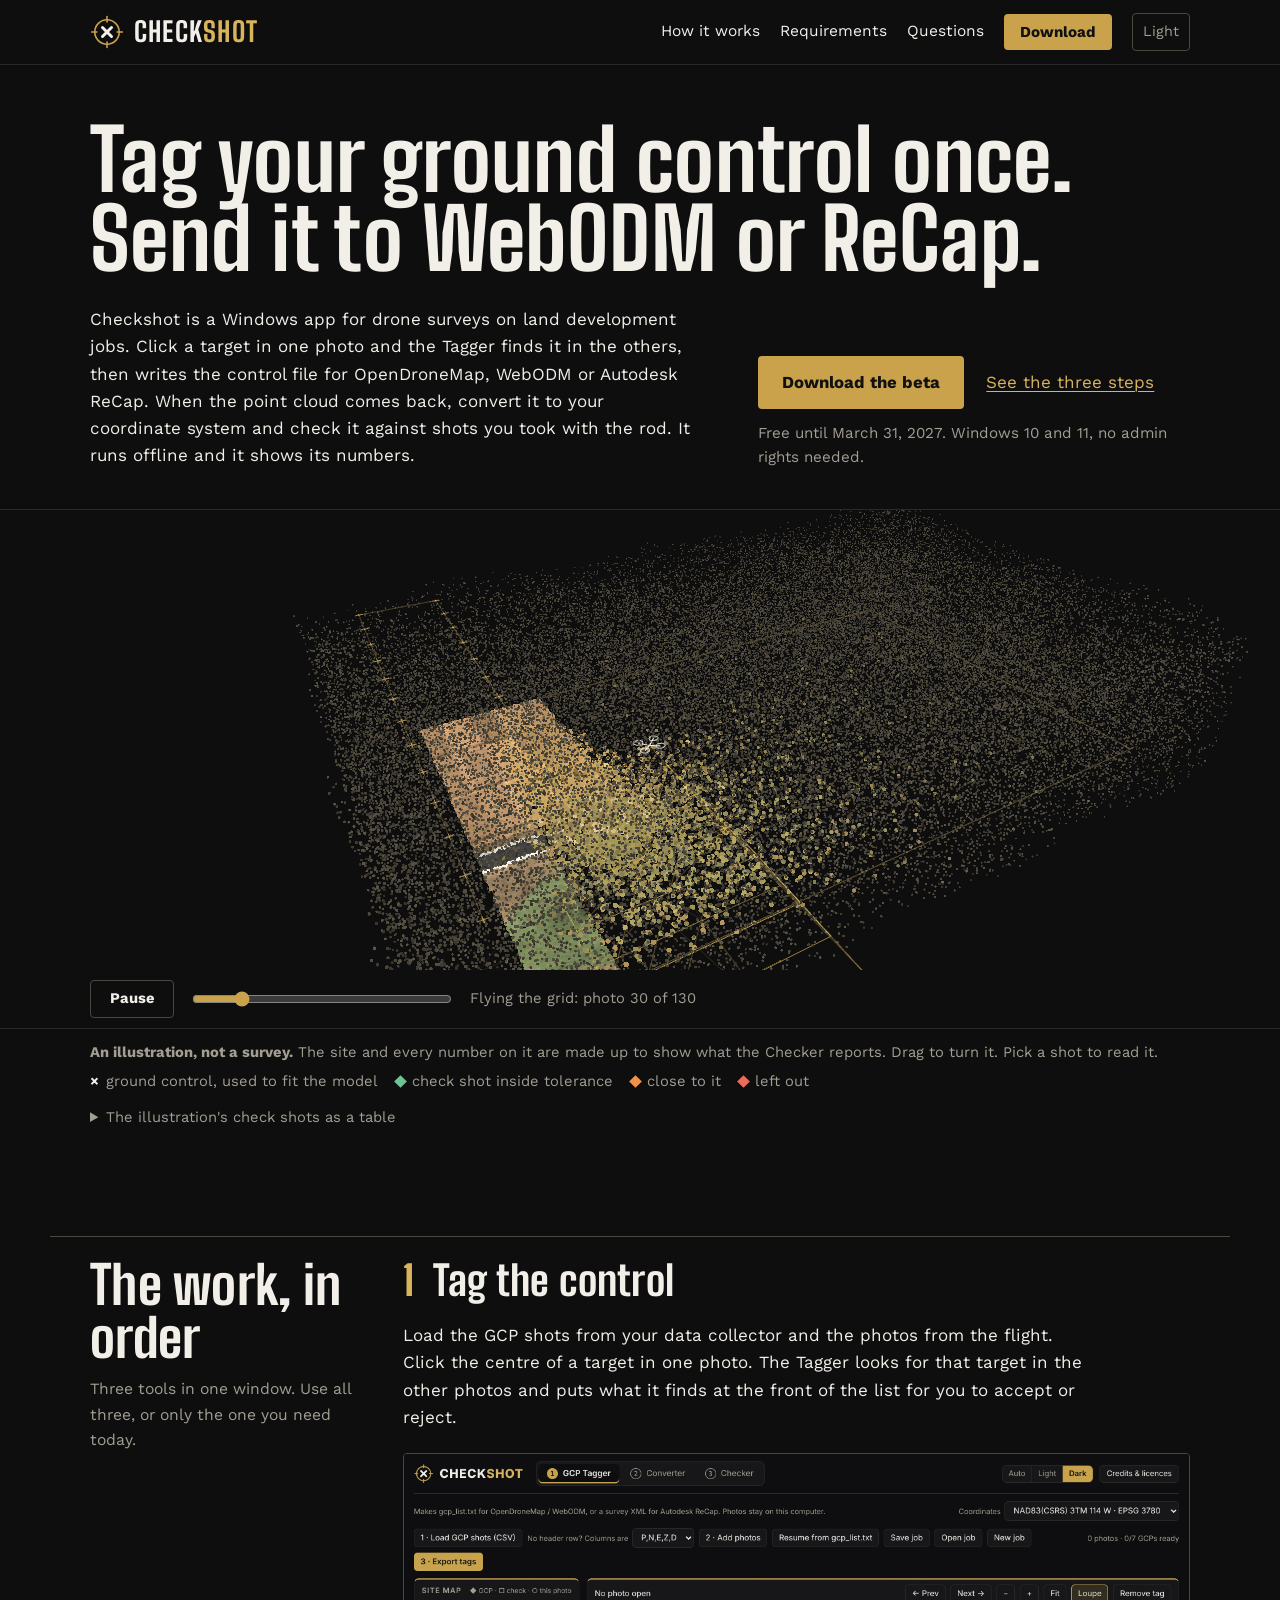
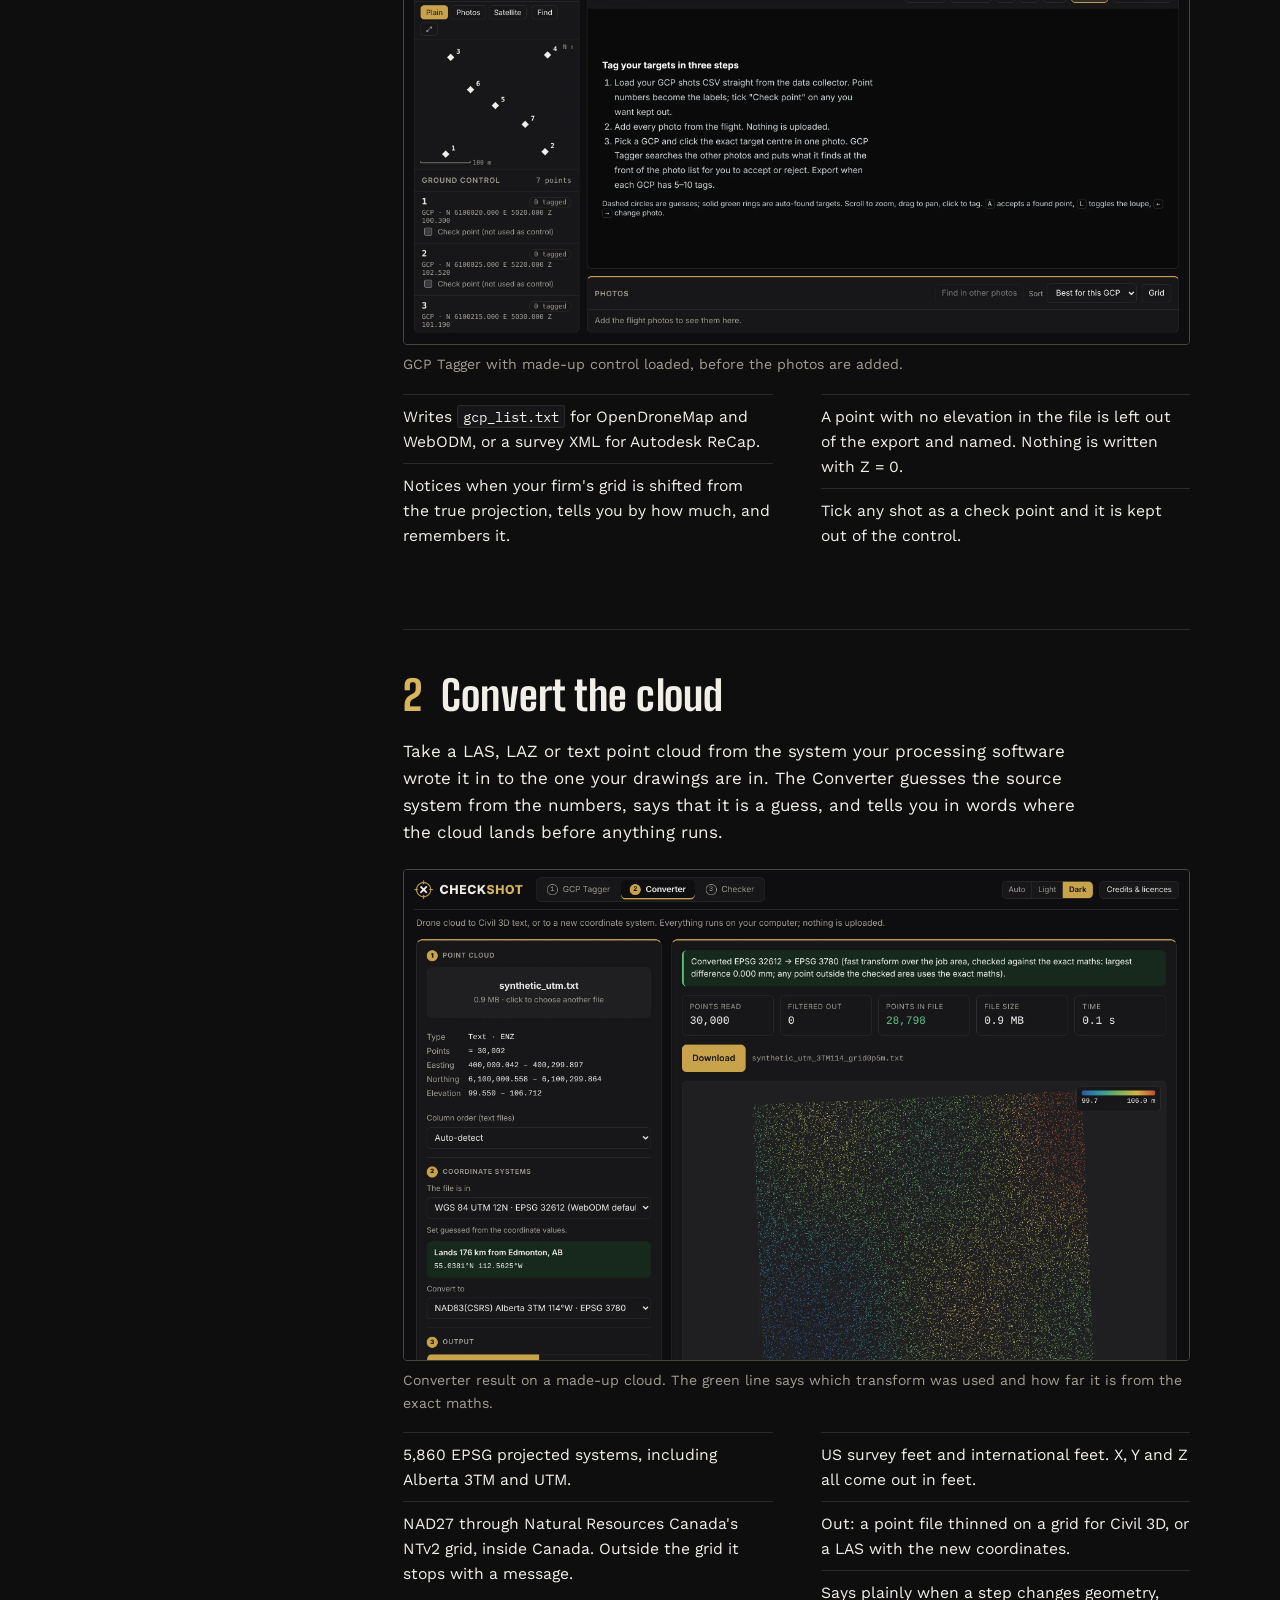
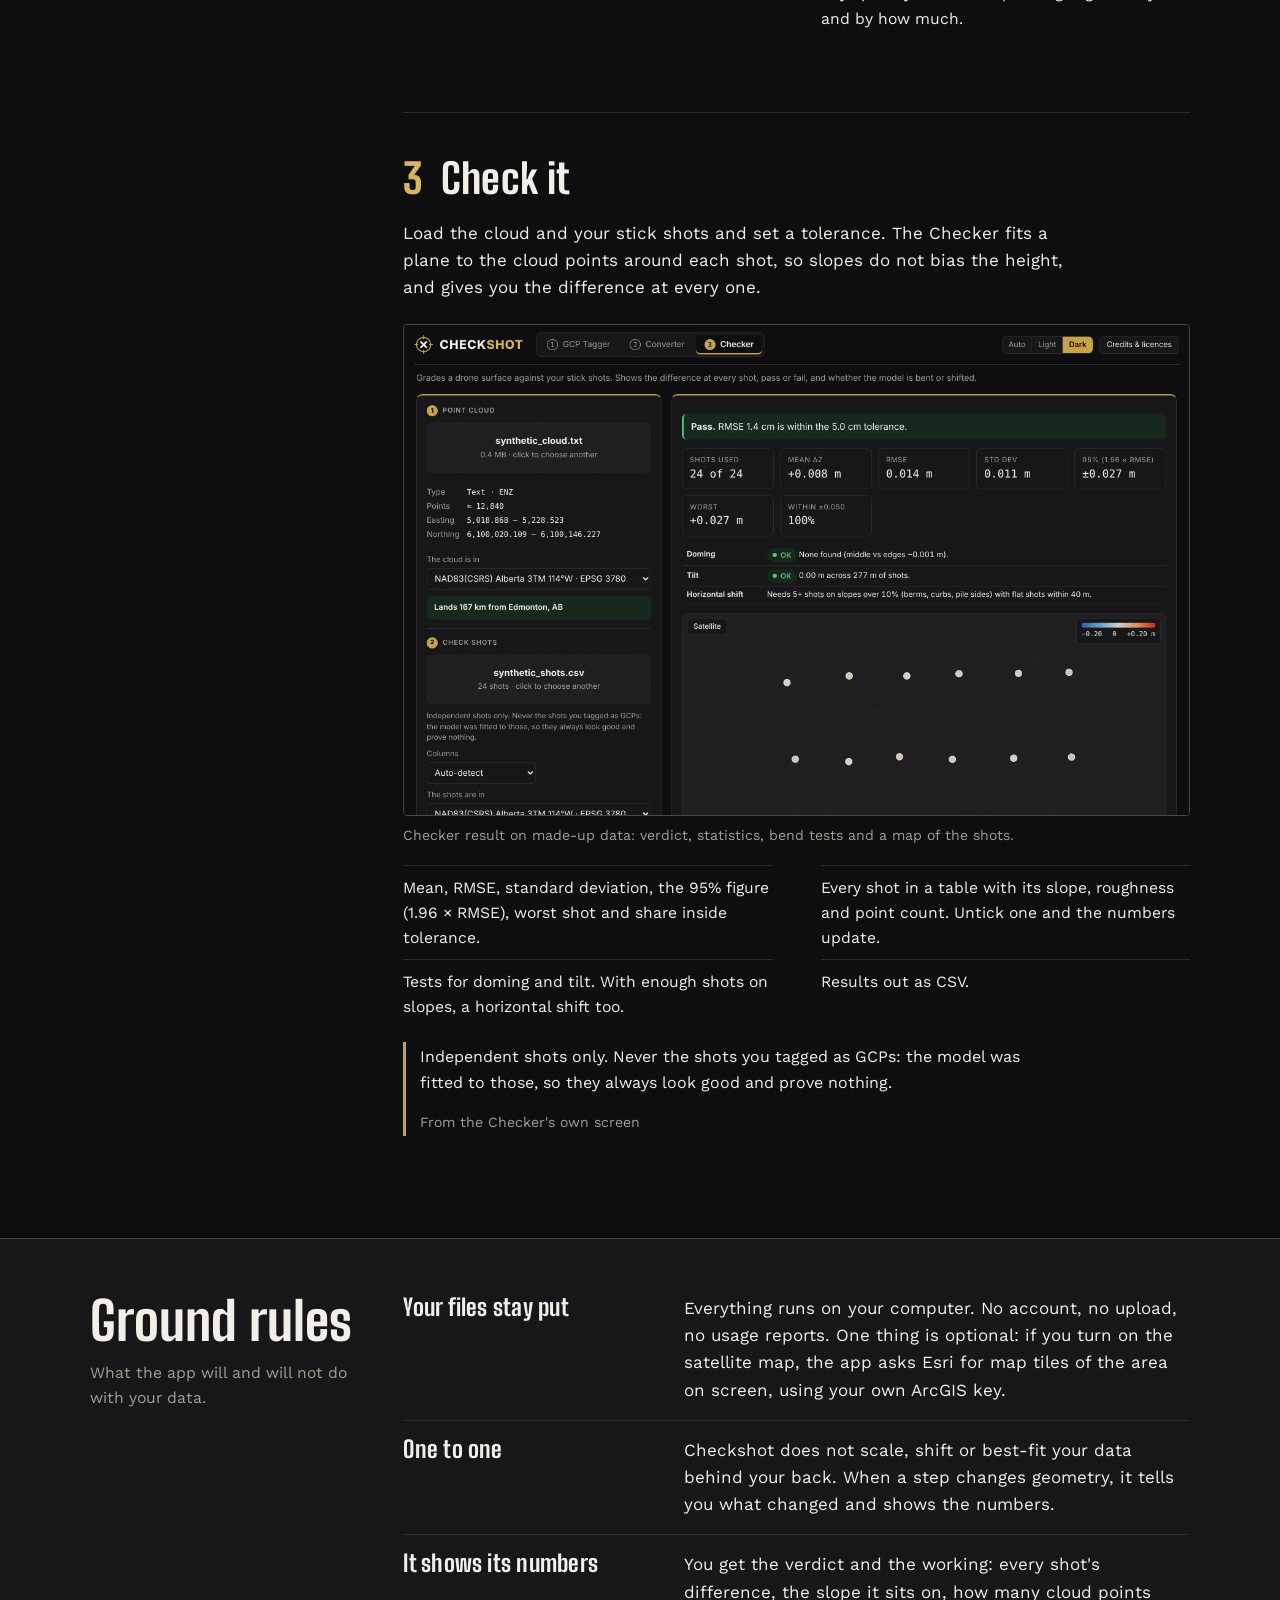
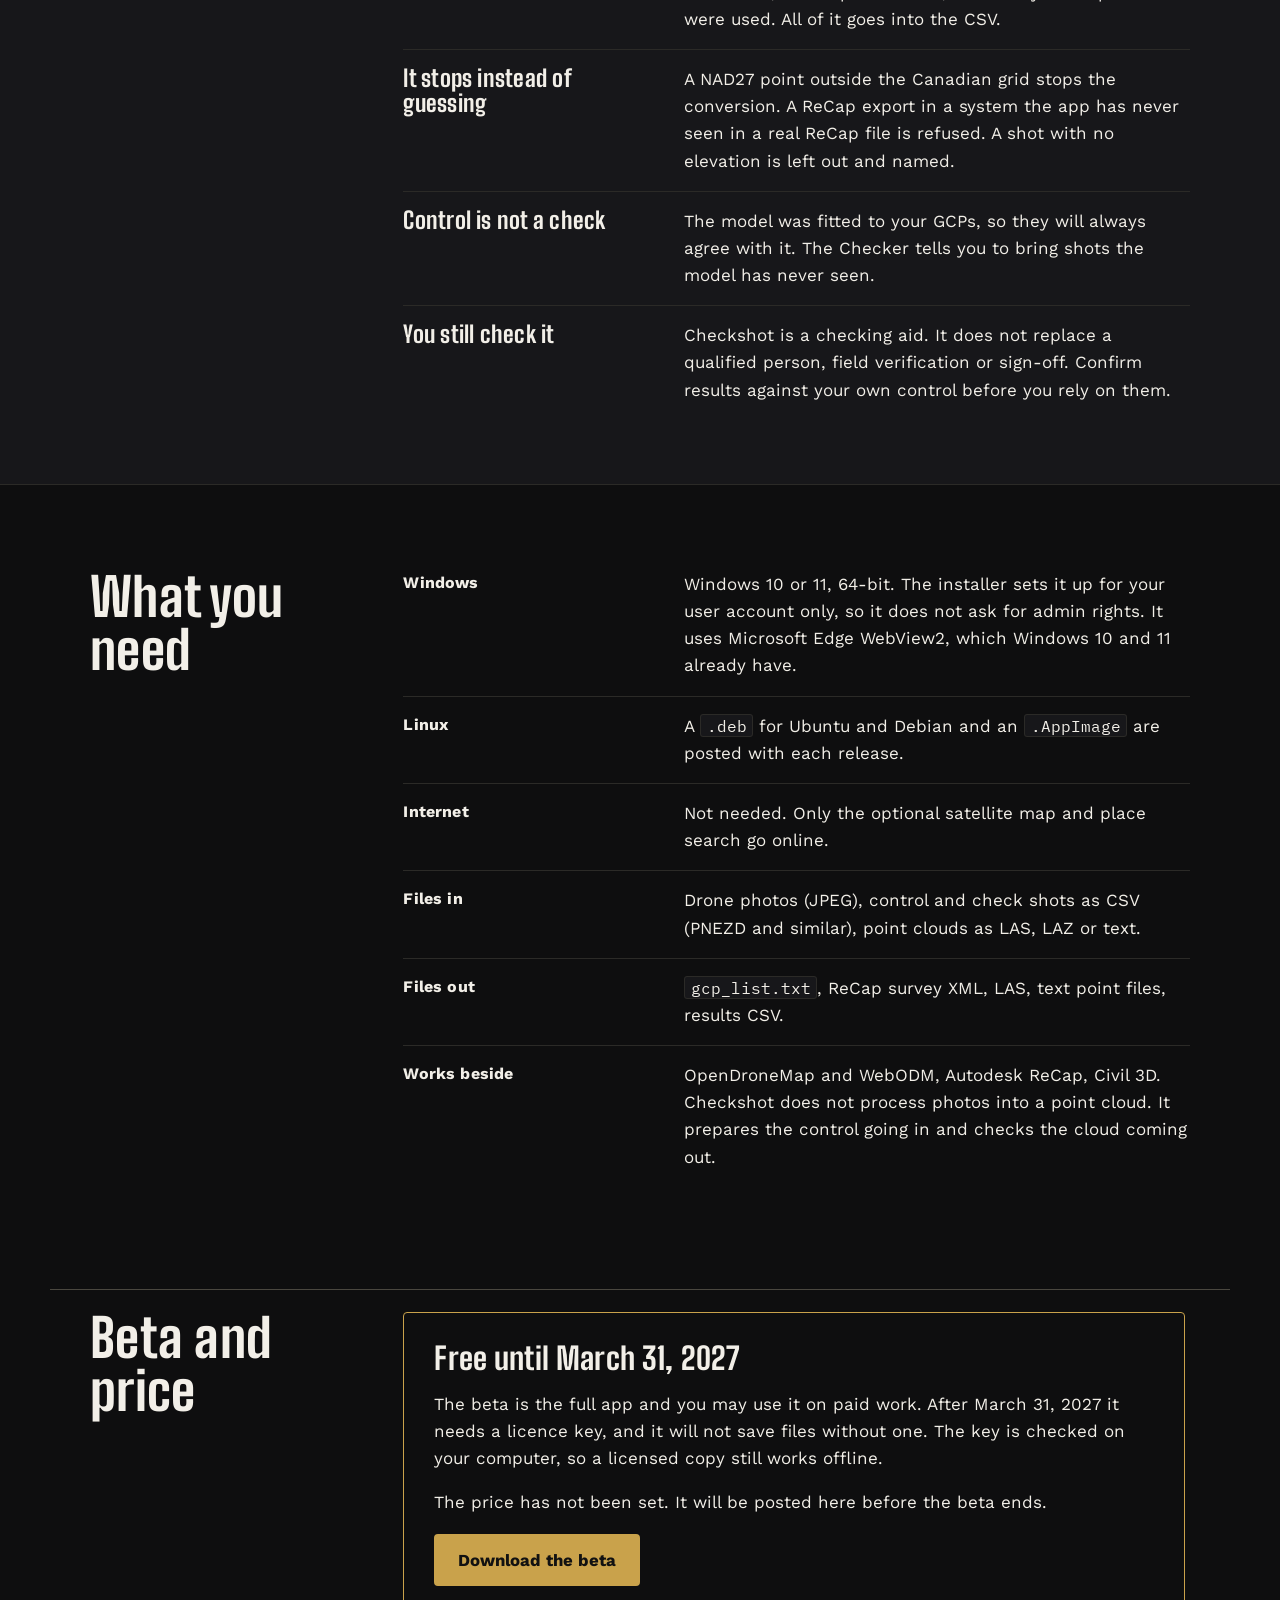
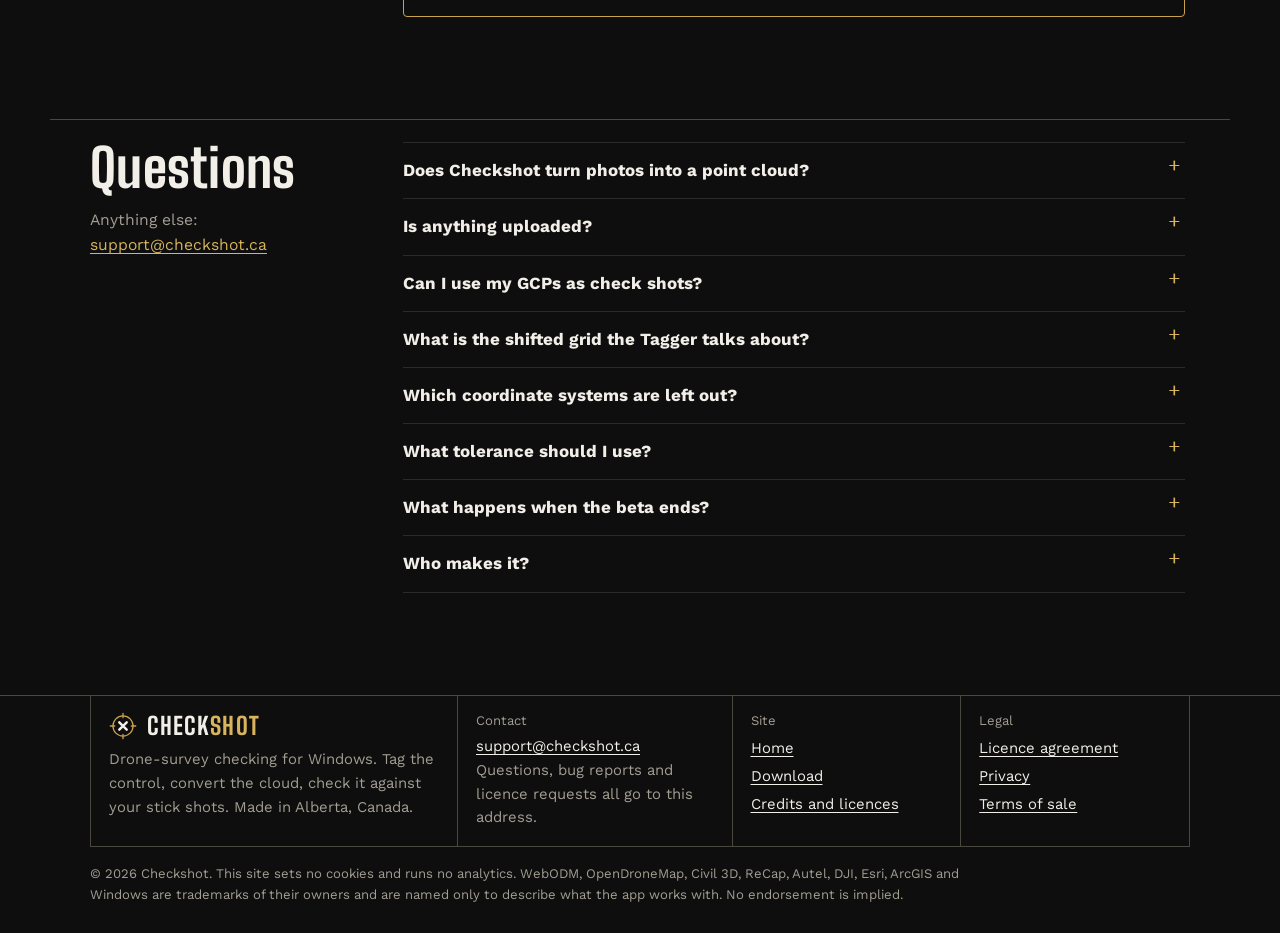
==== commit b6ee2466: "Lead with tagging: headline and descriptions put the GCP Tagger first; Tagger screenshot is a flat i" ====
--- a/index.html
+++ b/index.html
@@ -4,12 +4,12 @@
 <meta charset="utf-8">
 <meta name="viewport" content="width=device-width, initial-scale=1">
 <title>Checkshot: check a drone survey against your stick shots</title>
-<meta name="description" content="Windows app for checking drone surveys. Tag ground control, convert point clouds between 5,860 coordinate systems, and grade the cloud against your stick shots. Runs offline. Free beta until March 31, 2027.">
+<meta name="description" content="Windows app for drone surveys. Tag ground control in your photos for OpenDroneMap, WebODM or ReCap, convert point clouds between 5,860 coordinate systems, and check the cloud against your stick shots. Runs offline. Free beta until March 31, 2027.">
 <link rel="canonical" href="https://checkshot.ca/">
 <meta property="og:type" content="website">
 <meta property="og:site_name" content="Checkshot">
 <meta property="og:title" content="Checkshot: check a drone survey against your stick shots">
-<meta property="og:description" content="Windows app for checking drone surveys. Tag ground control, convert point clouds between 5,860 coordinate systems, and grade the cloud against your stick shots. Runs offline. Free beta until March 31, 2027.">
+<meta property="og:description" content="Windows app for drone surveys. Tag ground control in your photos for OpenDroneMap, WebODM or ReCap, convert point clouds between 5,860 coordinate systems, and check the cloud against your stick shots. Runs offline. Free beta until March 31, 2027.">
 <meta property="og:url" content="https://checkshot.ca/">
 <meta property="og:image" content="https://checkshot.ca/assets/img/og.png">
 <meta property="og:image:width" content="1200">
@@ -25,7 +25,7 @@
 <link rel="preload" href="assets/fonts/work-sans-400.woff" as="font" type="font/woff" crossorigin>
 <link rel="stylesheet" href="assets/css/site.css">
 <script>try{if(localStorage.getItem('cs-theme')==='light')document.documentElement.setAttribute('data-theme','light')}catch(e){}</script>
-<script type="application/ld+json">{"@context":"https://schema.org","@type":"SoftwareApplication","name":"Checkshot","applicationCategory":"EngineeringApplication","operatingSystem":"Windows 10, Windows 11, Linux","url":"https://checkshot.ca/","description":"Desktop app for checking drone surveys: GCP Tagger, point cloud Converter and stick-shot Checker. Runs offline."}</script>
+<script type="application/ld+json">{"@context":"https://schema.org","@type":"SoftwareApplication","name":"Checkshot","applicationCategory":"EngineeringApplication","operatingSystem":"Windows 10, Windows 11, Linux","url":"https://checkshot.ca/","description":"Desktop app for drone surveys: GCP Tagger for OpenDroneMap, WebODM and ReCap, point cloud Converter and stick-shot Checker. Runs offline."}</script>
 </head>
 <body>
 <a class="skip" href="#main">Skip to the content</a>
@@ -44,9 +44,9 @@
 <main id="main">
 <section class="hero" aria-labelledby="h-hero">
   <div class="wrap hero-head">
-    <h1 id="h-hero">Grade your drone survey against your own stick shots.</h1>
+    <h1 id="h-hero">Tag your ground control once. Send it to WebODM or ReCap.</h1>
     <div class="hero-side">
-      <p>Checkshot is a Windows app for checking drone surveys on land development jobs. Tag the ground control in your photos, convert the point cloud to your coordinate system, then check it against shots you took with the rod. It runs offline and it shows its numbers.</p>
+      <p>Checkshot is a Windows app for drone surveys on land development jobs. Click a target in one photo and the Tagger finds it in the others, then writes the control file for OpenDroneMap, WebODM or Autodesk ReCap. When the point cloud comes back, convert it to your coordinate system and check it against shots you took with the rod. It runs offline and it shows its numbers.</p>
       <div>
         <div class="hero-cta">
           <a class="btn" href="download/">Download the beta</a>
@@ -108,10 +108,10 @@
           <h3><span class="n">1</span> Tag the control</h3>
           <p>Load the GCP shots from your data collector and the photos from the flight. Click the centre of a target in one photo. The Tagger looks for that target in the other photos and puts what it finds at the front of the list for you to accept or reject.</p>
         <figure class="shot">
-  <a href="assets/shots/tagger-dark.webp" aria-label="Open the screenshot full size">
+  <div class="frame">
     <img class="dark" src="assets/shots/tagger-dark.webp" width="2560" height="1600" loading="lazy" decoding="async" alt="The GCP Tagger with seven made-up control points loaded: a site map on the left, the control list under it, and the three steps to tag a target on the right.">
     <img class="light" src="assets/shots/tagger-light.webp" width="2560" height="1600" loading="lazy" decoding="async" alt="The GCP Tagger with seven made-up control points loaded: a site map on the left, the control list under it, and the three steps to tag a target on the right.">
-  </a>
+  </div>
   <figcaption>GCP Tagger with made-up control loaded, before the photos are added.</figcaption>
 </figure>
           <ul>
--- a/assets/css/site.css
+++ b/assets/css/site.css
@@ -151,7 +151,7 @@
 .step li { padding: 9px 0; border-top: 1px solid var(--line); break-inside: avoid; }
 .step blockquote { max-width: 40em; }
 .shot { margin: 22px 0 0; }
-.shot a { display: block; border: 1px solid var(--line-strong); border-radius: 4px; overflow: hidden; background: var(--panel); }
+.shot a, .shot .frame { display: block; border: 1px solid var(--line-strong); border-radius: 4px; overflow: hidden; background: var(--panel); }
 .shot img.light, :root[data-theme="light"] .shot img.dark { display: none; }
 :root[data-theme="light"] .shot img.light { display: block; }
 .shot figcaption { color: var(--muted); font-size: 0.88rem; margin-top: 8px; }
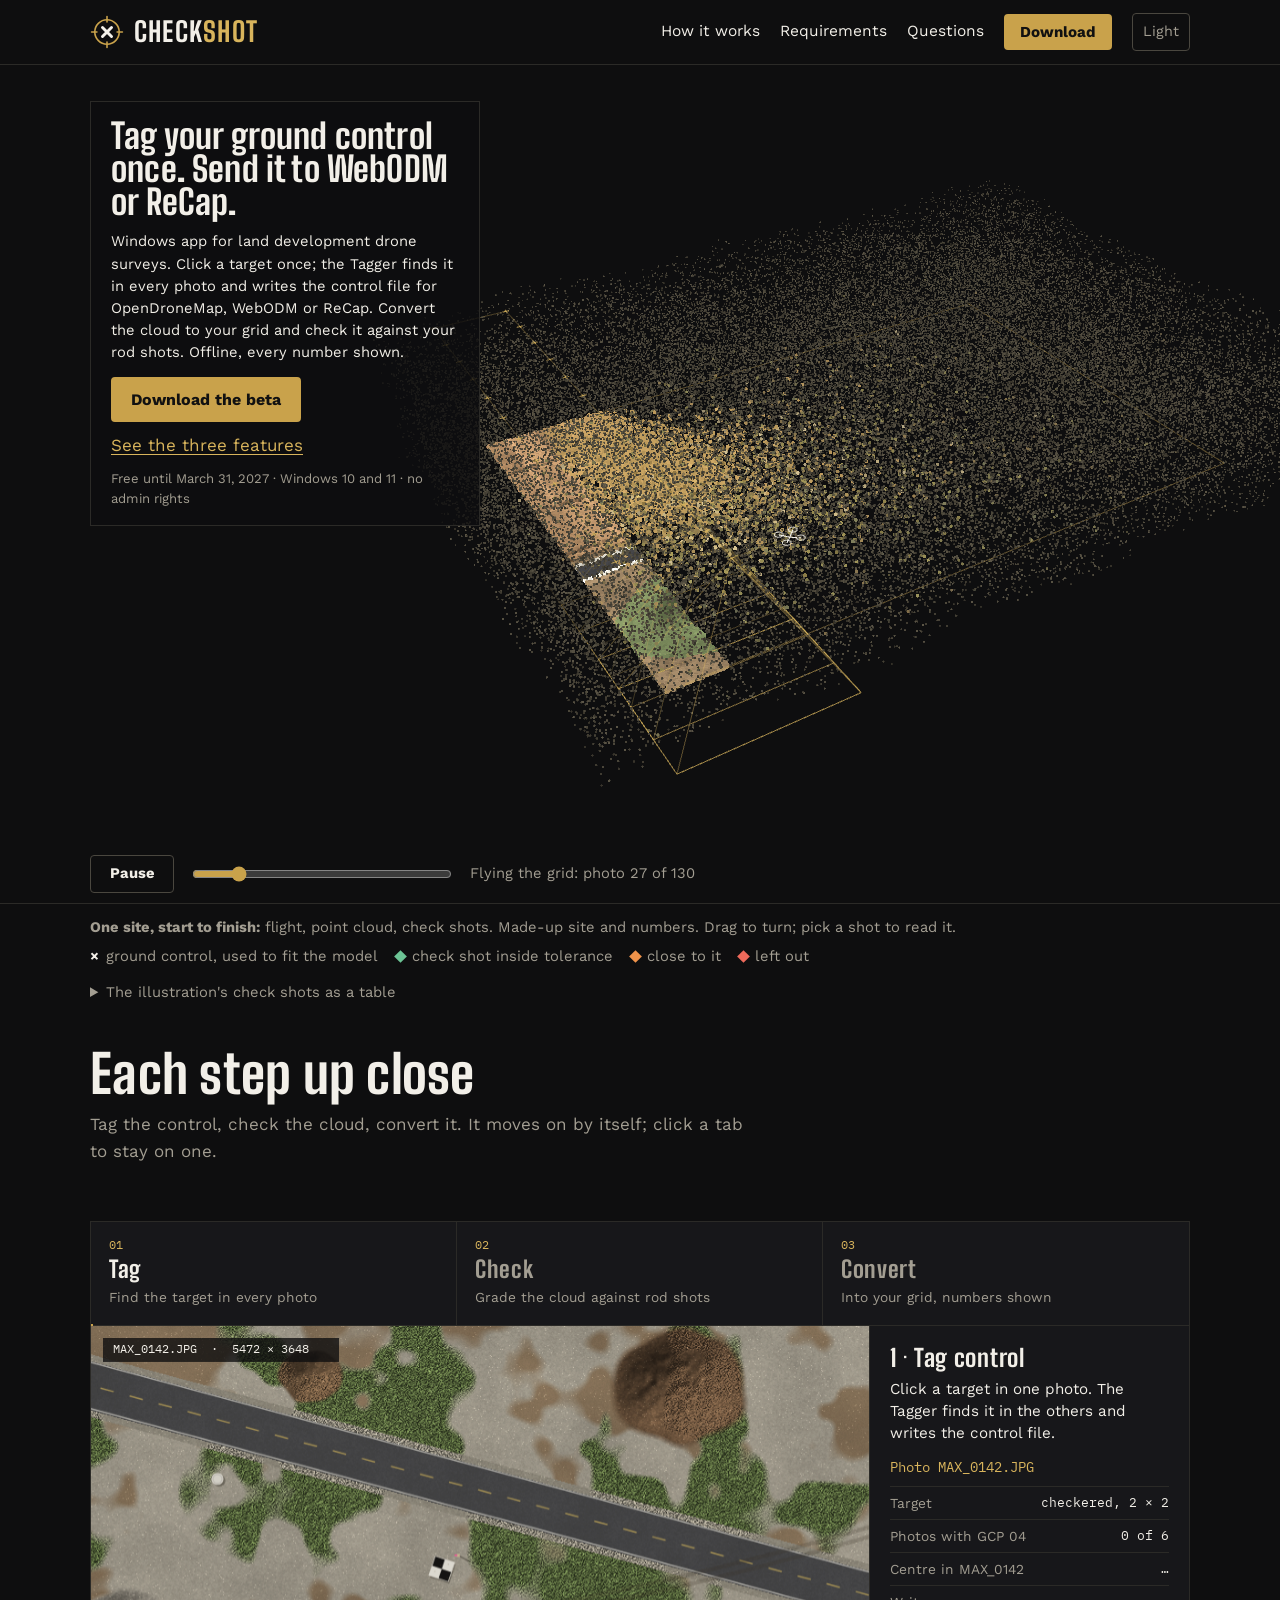
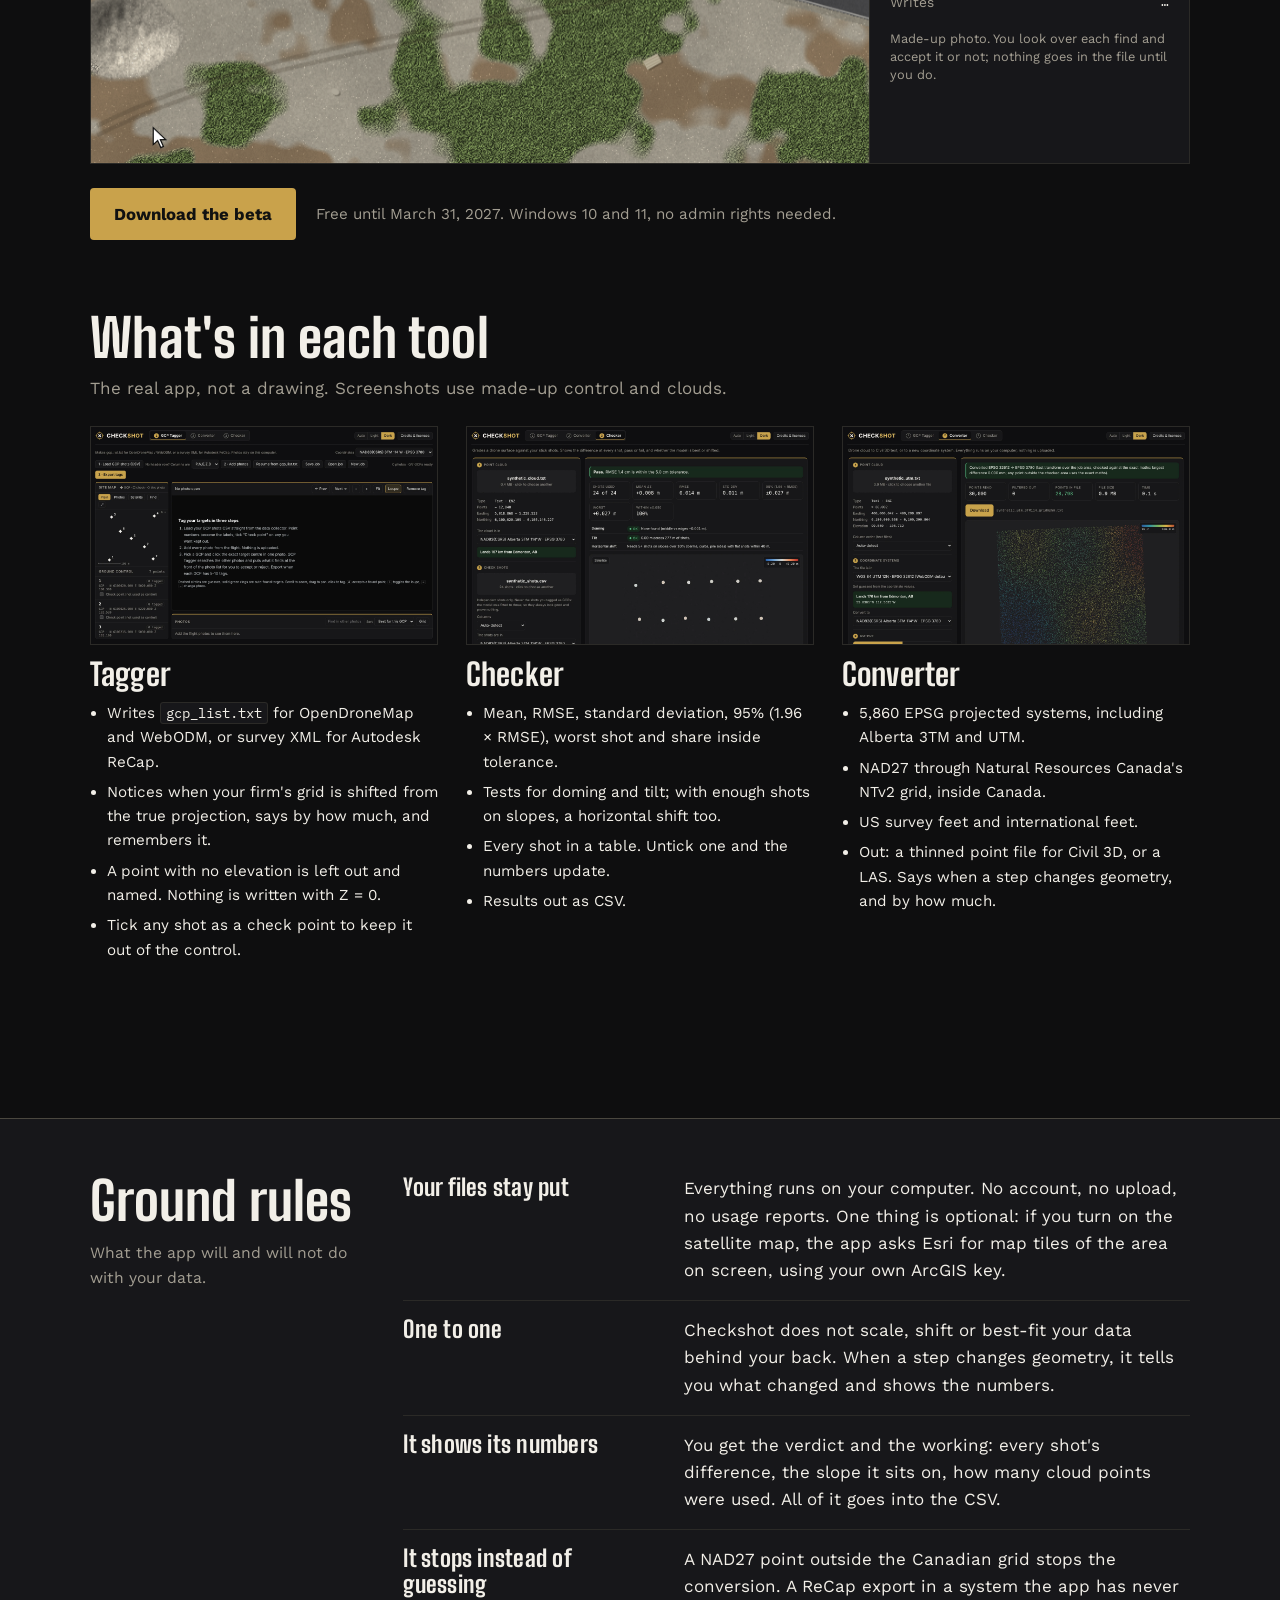
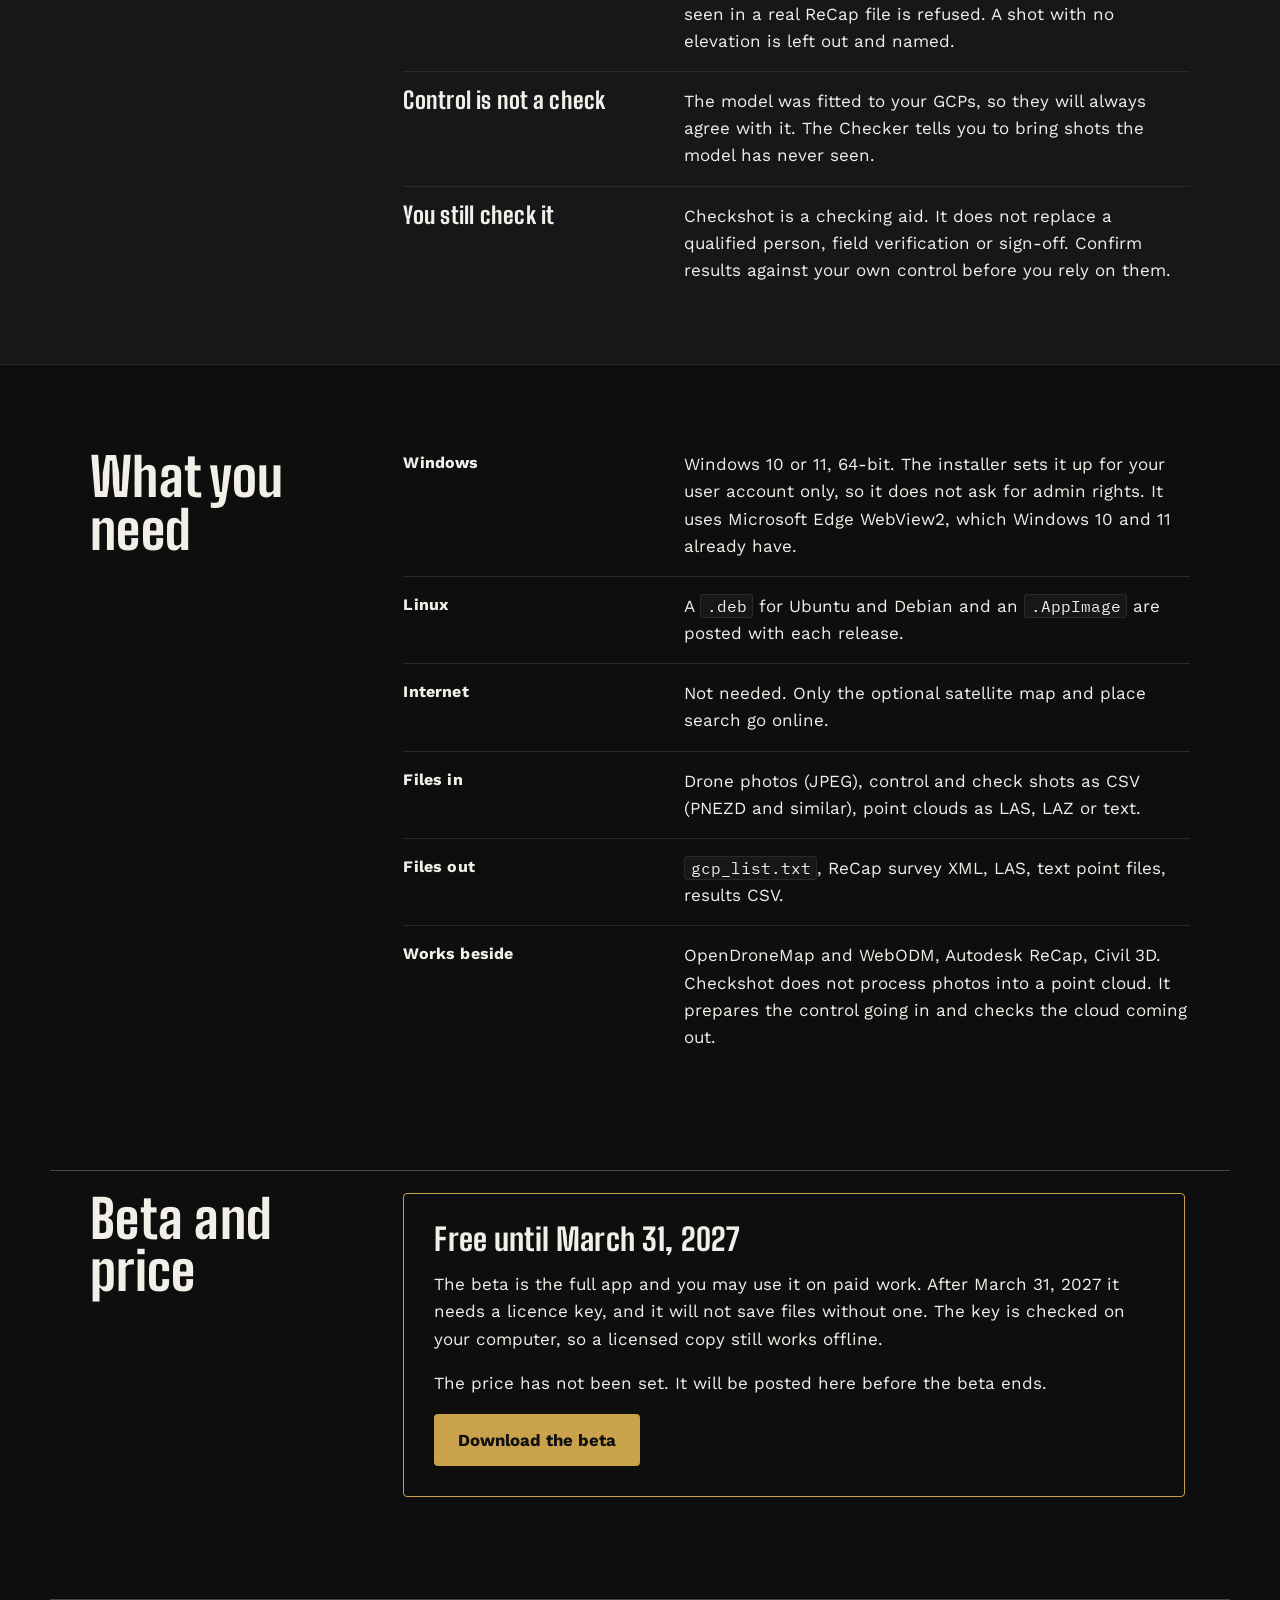
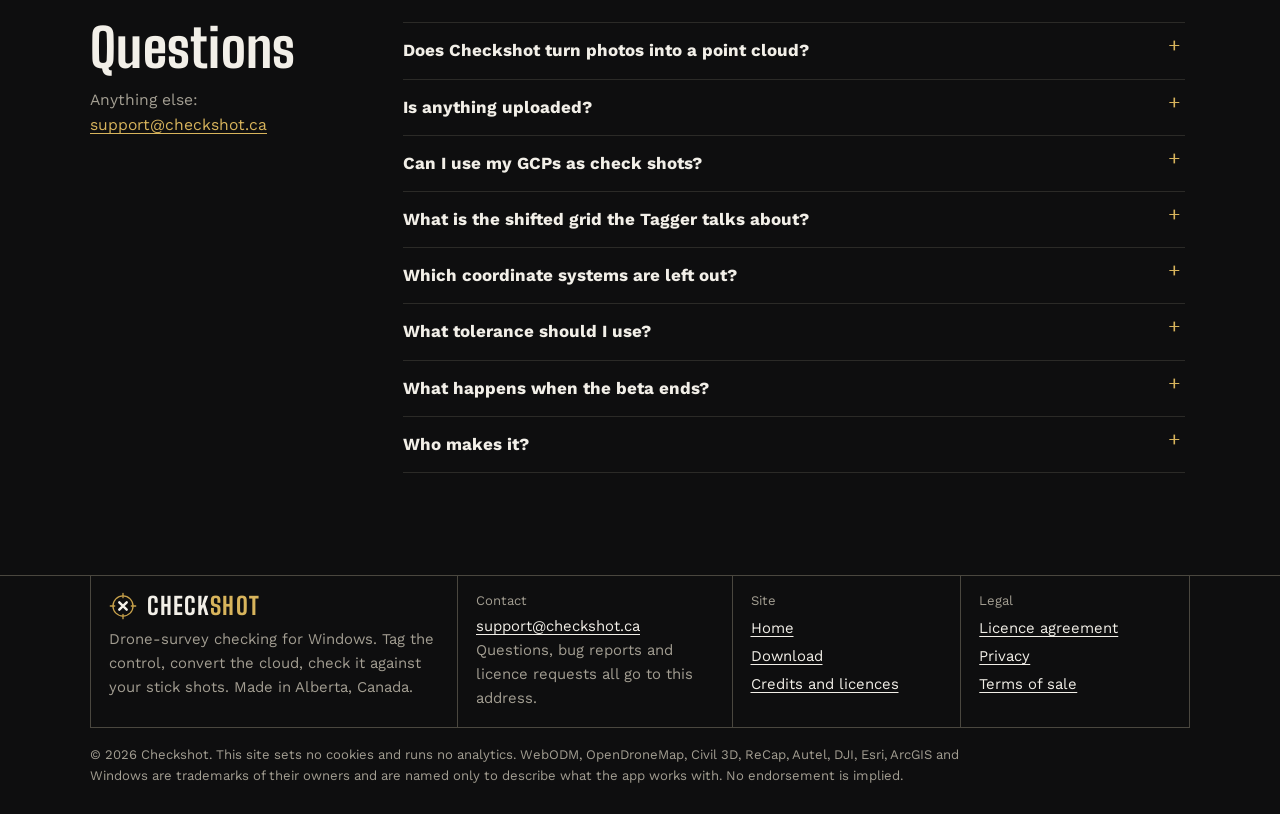
==== commit bb83345a: "Home page: 3D illustration first with the headline over it, three-feature carousel, real screenshots" ====
--- a/index.html
+++ b/index.html
@@ -3,12 +3,12 @@
 <head>
 <meta charset="utf-8">
 <meta name="viewport" content="width=device-width, initial-scale=1">
-<title>Checkshot: check a drone survey against your stick shots</title>
+<title>Checkshot: tag drone survey ground control for WebODM and ReCap</title>
 <meta name="description" content="Windows app for drone surveys. Tag ground control in your photos for OpenDroneMap, WebODM or ReCap, convert point clouds between 5,860 coordinate systems, and check the cloud against your stick shots. Runs offline. Free beta until March 31, 2027.">
 <link rel="canonical" href="https://checkshot.ca/">
 <meta property="og:type" content="website">
 <meta property="og:site_name" content="Checkshot">
-<meta property="og:title" content="Checkshot: check a drone survey against your stick shots">
+<meta property="og:title" content="Checkshot: tag drone survey ground control for WebODM and ReCap">
 <meta property="og:description" content="Windows app for drone surveys. Tag ground control in your photos for OpenDroneMap, WebODM or ReCap, convert point clouds between 5,860 coordinate systems, and check the cloud against your stick shots. Runs offline. Free beta until March 31, 2027.">
 <meta property="og:url" content="https://checkshot.ca/">
 <meta property="og:image" content="https://checkshot.ca/assets/img/og.png">
@@ -26,6 +26,7 @@
 <link rel="stylesheet" href="assets/css/site.css">
 <script>try{if(localStorage.getItem('cs-theme')==='light')document.documentElement.setAttribute('data-theme','light')}catch(e){}</script>
 <script type="application/ld+json">{"@context":"https://schema.org","@type":"SoftwareApplication","name":"Checkshot","applicationCategory":"EngineeringApplication","operatingSystem":"Windows 10, Windows 11, Linux","url":"https://checkshot.ca/","description":"Desktop app for drone surveys: GCP Tagger for OpenDroneMap, WebODM and ReCap, point cloud Converter and stick-shot Checker. Runs offline."}</script>
+<link rel="stylesheet" href="assets/css/reel.css">
 </head>
 <body>
 <a class="skip" href="#main">Skip to the content</a>
@@ -33,7 +34,7 @@
   <div class="wrap">
     <a class="brand" href="./" aria-label="Checkshot home"><svg viewBox="0 0 64 64" aria-hidden="true" focusable="false"><circle cx="32" cy="32" r="23" fill="none" stroke="var(--logo-ring)" stroke-width="3"/><path d="M32 3V13M32 51V61M3 32H13M51 32H61" stroke="var(--logo-ring)" stroke-width="3" stroke-linecap="round"/><path d="M23.5 23.5 40.5 40.5M40.5 23.5 23.5 40.5" stroke="var(--logo-x)" stroke-width="5.5" stroke-linecap="round"/></svg><span>CHECK<b>SHOT</b></span></a>
     <nav aria-label="Main">
-      <a href="./#how" class="opt">How it works</a>
+      <a href="./#reel" class="opt">How it works</a>
       <a href="./#requirements" class="opt">Requirements</a>
       <a href="./#faq" class="opt">Questions</a>
       <a href="download/" class="btn small">Download</a>
@@ -43,21 +44,13 @@
 </header>
 <main id="main">
 <section class="hero" aria-labelledby="h-hero">
-  <div class="wrap hero-head">
-    <h1 id="h-hero">Tag your ground control once. Send it to WebODM or ReCap.</h1>
-    <div class="hero-side">
-      <p>Checkshot is a Windows app for drone surveys on land development jobs. Click a target in one photo and the Tagger finds it in the others, then writes the control file for OpenDroneMap, WebODM or Autodesk ReCap. When the point cloud comes back, convert it to your coordinate system and check it against shots you took with the rod. It runs offline and it shows its numbers.</p>
-      <div>
-        <div class="hero-cta">
-          <a class="btn" href="download/">Download the beta</a>
-          <a href="#how">See the three steps</a>
-        </div>
-        <p class="hero-note">Free until March 31, 2027. Windows 10 and 11, no admin rights needed.</p>
-      </div>
-    </div>
-  </div>
-
-  <div class="survey" id="survey">
+  <div class="survey" id="survey" data-shift="0.33" data-zoom="1.26">
+    <div class="hero-over">
+        <h1 id="h-hero">Tag your ground control once. Send it to WebODM or ReCap.</h1>
+        <p>Windows app for land development drone surveys. Click a target once; the Tagger finds it in every photo and writes the control file for OpenDroneMap, WebODM or ReCap. Convert the cloud to your grid and check it against your rod shots. Offline, every number shown.</p>
+        <div class="hero-cta"><a class="btn" href="download/">Download the beta</a><a href="#reel">See the three features</a></div>
+        <p class="hero-note">Free until March 31, 2027 · Windows 10 and 11 · no admin rights</p>
+      </div>
     <div class="sv-stage">
       <img class="sv-poster dark" src="assets/img/hero-poster-dark.webp" width="1600" height="760" alt="" fetchpriority="high">
       <img class="sv-poster light" src="assets/img/hero-poster-light.webp" width="1600" height="760" alt="" loading="lazy">
@@ -77,7 +70,7 @@
     </div>
   </div>
   <div class="wrap sv-caption">
-    <p><strong>An illustration, not a survey.</strong> The site and every number on it are made up to show what the Checker reports. Drag to turn it. Pick a shot to read it.</p>
+    <p><strong>One site, start to finish:</strong> flight, point cloud, check shots. Made-up site and numbers. Drag to turn; pick a shot to read it.</p>
     <ul class="sv-key" aria-label="Key">
       <li class="x">ground control, used to fit the model</li>
       <li style="--k:var(--ok)">check shot inside tolerance</li>
@@ -97,70 +90,46 @@
   </div>
 </section>
 
-<section class="band" id="how" aria-labelledby="h-how">
-  <div class="wrap">
-    <div class="band-title">
-      <h2 id="h-how">The work, in order</h2>
-      <p>Three tools in one window. Use all three, or only the one you need today.</p>
-    </div>
-    <div>
-      <article class="step">
-          <h3><span class="n">1</span> Tag the control</h3>
-          <p>Load the GCP shots from your data collector and the photos from the flight. Click the centre of a target in one photo. The Tagger looks for that target in the other photos and puts what it finds at the front of the list for you to accept or reject.</p>
-        <figure class="shot">
-  <div class="frame">
-    <img class="dark" src="assets/shots/tagger-dark.webp" width="2560" height="1600" loading="lazy" decoding="async" alt="The GCP Tagger with seven made-up control points loaded: a site map on the left, the control list under it, and the three steps to tag a target on the right.">
-    <img class="light" src="assets/shots/tagger-light.webp" width="2560" height="1600" loading="lazy" decoding="async" alt="The GCP Tagger with seven made-up control points loaded: a site map on the left, the control list under it, and the three steps to tag a target on the right.">
-  </div>
-  <figcaption>GCP Tagger with made-up control loaded, before the photos are added.</figcaption>
-</figure>
-          <ul>
-            <li>Writes <code>gcp_list.txt</code> for OpenDroneMap and WebODM, or a survey XML for Autodesk ReCap.</li>
-            <li>Notices when your firm's grid is shifted from the true projection, tells you by how much, and remembers it.</li>
-            <li>A point with no elevation in the file is left out of the export and named. Nothing is written with Z = 0.</li>
-            <li>Tick any shot as a check point and it is kept out of the control.</li>
-          </ul>
-      </article>
-      <article class="step">
-          <h3><span class="n">2</span> Convert the cloud</h3>
-          <p>Take a LAS, LAZ or text point cloud from the system your processing software wrote it in to the one your drawings are in. The Converter guesses the source system from the numbers, says that it is a guess, and tells you in words where the cloud lands before anything runs.</p>
-        <figure class="shot">
-  <a href="assets/shots/converter-dark.webp" aria-label="Open the screenshot full size">
-    <img class="dark" src="assets/shots/converter-dark.webp" width="2560" height="1600" loading="lazy" decoding="async" alt="The Converter after converting a made-up UTM point cloud to Alberta 3TM: a message stating the transform used and its largest difference from the exact maths, point counts, a download button and a plot of the cloud.">
-    <img class="light" src="assets/shots/converter-light.webp" width="2560" height="1600" loading="lazy" decoding="async" alt="The Converter after converting a made-up UTM point cloud to Alberta 3TM: a message stating the transform used and its largest difference from the exact maths, point counts, a download button and a plot of the cloud.">
-  </a>
-  <figcaption>Converter result on a made-up cloud. The green line says which transform was used and how far it is from the exact maths.</figcaption>
-</figure>
-          <ul>
-            <li>5,860 EPSG projected systems, including Alberta 3TM and UTM.</li>
-            <li>NAD27 through Natural Resources Canada's NTv2 grid, inside Canada. Outside the grid it stops with a message.</li>
-            <li>US survey feet and international feet. X, Y and Z all come out in feet.</li>
-            <li>Out: a point file thinned on a grid for Civil 3D, or a LAS with the new coordinates.</li>
-            <li>Says plainly when a step changes geometry, and by how much.</li>
-          </ul>
-      </article>
-      <article class="step">
-          <h3><span class="n">3</span> Check it</h3>
-          <p>Load the cloud and your stick shots and set a tolerance. The Checker fits a plane to the cloud points around each shot, so slopes do not bias the height, and gives you the difference at every one.</p>
-        <figure class="shot">
-  <a href="assets/shots/checker-dark.webp" aria-label="Open the screenshot full size">
-    <img class="dark" src="assets/shots/checker-dark.webp" width="2560" height="1600" loading="lazy" decoding="async" alt="The Checker after grading a made-up cloud against 24 made-up shots: a Pass line with the RMSE, tiles for mean, RMSE, standard deviation, 95 percent and worst shot, doming and tilt tests, and a map of the shots.">
-    <img class="light" src="assets/shots/checker-light.webp" width="2560" height="1600" loading="lazy" decoding="async" alt="The Checker after grading a made-up cloud against 24 made-up shots: a Pass line with the RMSE, tiles for mean, RMSE, standard deviation, 95 percent and worst shot, doming and tilt tests, and a map of the shots.">
-  </a>
-  <figcaption>Checker result on made-up data: verdict, statistics, bend tests and a map of the shots.</figcaption>
-</figure>
-          <ul>
-            <li>Mean, RMSE, standard deviation, the 95% figure (1.96 &times; RMSE), worst shot and share inside tolerance.</li>
-            <li>Tests for doming and tilt. With enough shots on slopes, a horizontal shift too.</li>
-            <li>Every shot in a table with its slope, roughness and point count. Untick one and the numbers update.</li>
-            <li>Results out as CSV.</li>
-          </ul>
-          <blockquote class="app">
-            <p>Independent shots only. Never the shots you tagged as GCPs: the model was fitted to those, so they always look good and prove nothing.</p>
-            <footer>From the Checker's own screen</footer>
-          </blockquote>
-      </article>
-    </div>
+
+<section class="wrap" aria-labelledby="h-new" style="padding-top:40px">
+  <h2 id="h-new">Each step up close</h2>
+  <p style="color:var(--muted);max-width:60ch;margin-top:10px">Tag the control, check the cloud, convert it. It moves on by itself; click a tab to stay on one.</p>
+  <div class="reel" id="reel">
+    <div class="rl-tabs">
+      <button class="rl-tab" type="button" aria-pressed="true"><span class="n">01</span>Tag<small>Find the target in every photo</small></button>
+      <button class="rl-tab" type="button" aria-pressed="false"><span class="n">02</span>Check<small>Grade the cloud against rod shots</small></button>
+      <button class="rl-tab" type="button" aria-pressed="false"><span class="n">03</span>Convert<small>Into your grid, numbers shown</small></button>
+    </div>
+    <div class="rl-body">
+      <div class="rl-stage"><canvas role="img" aria-label=""></canvas></div>
+      <div class="rl-hud" aria-live="off"><div class="rl-hud-body"><p class="rl-k">1 · Tag control</p><p class="rl-desc">Click a target in one photo. The Tagger finds it in the others and writes the control file.</p><p class="rl-k">2 · Check the cloud</p><p class="rl-desc">Grade the finished point cloud against the shots you took with the rod, before it goes to Civil 3D.</p><p class="rl-k">3 · Convert</p><p class="rl-desc">Move the cloud into your coordinate system. Checkshot says which transform it used and what it changed.</p></div></div>
+    </div>
+  </div>
+
+  <div class="reel-cta"><a class="btn" href="download/">Download the beta</a><span>Free until March 31, 2027. Windows 10 and 11, no admin rights needed.</span></div>
+</section>
+
+
+
+<section class="wrap tools-sec" aria-labelledby="h-tools">
+  <h2 id="h-tools">What's in each tool</h2>
+  <p class="tools-lead">The real app, not a drawing. Screenshots use made-up control and clouds.</p>
+  <div class="tools">
+    <article class="tool">
+      <div class="tool-shot"><img class="dark" src="assets/shots/tagger-dark.webp" width="2560" height="1600" loading="lazy" decoding="async" alt="The GCP Tagger with seven made-up control points loaded: a site map, the control list, and the three steps to tag a target."><img class="light" src="assets/shots/tagger-light.webp" width="2560" height="1600" loading="lazy" decoding="async" alt="The GCP Tagger with seven made-up control points loaded: a site map, the control list, and the three steps to tag a target."></div>
+      <h3>Tagger</h3>
+      <ul><li>Writes <code>gcp_list.txt</code> for OpenDroneMap and WebODM, or survey XML for Autodesk ReCap.</li><li>Notices when your firm's grid is shifted from the true projection, says by how much, and remembers it.</li><li>A point with no elevation is left out and named. Nothing is written with Z = 0.</li><li>Tick any shot as a check point to keep it out of the control.</li></ul>
+    </article>
+    <article class="tool">
+      <div class="tool-shot"><img class="dark" src="assets/shots/checker-dark.webp" width="2560" height="1600" loading="lazy" decoding="async" alt="The Checker after grading a made-up cloud against 24 made-up shots: a Pass line, statistics tiles, doming and tilt tests, and a map of the shots."><img class="light" src="assets/shots/checker-light.webp" width="2560" height="1600" loading="lazy" decoding="async" alt="The Checker after grading a made-up cloud against 24 made-up shots: a Pass line, statistics tiles, doming and tilt tests, and a map of the shots."></div>
+      <h3>Checker</h3>
+      <ul><li>Mean, RMSE, standard deviation, 95% (1.96 &times; RMSE), worst shot and share inside tolerance.</li><li>Tests for doming and tilt; with enough shots on slopes, a horizontal shift too.</li><li>Every shot in a table. Untick one and the numbers update.</li><li>Results out as CSV.</li></ul>
+    </article>
+    <article class="tool">
+      <div class="tool-shot"><img class="dark" src="assets/shots/converter-dark.webp" width="2560" height="1600" loading="lazy" decoding="async" alt="The Converter after converting a made-up UTM cloud to Alberta 3TM: the transform used, its largest difference from the exact maths, and a plot of the cloud."><img class="light" src="assets/shots/converter-light.webp" width="2560" height="1600" loading="lazy" decoding="async" alt="The Converter after converting a made-up UTM cloud to Alberta 3TM: the transform used, its largest difference from the exact maths, and a plot of the cloud."></div>
+      <h3>Converter</h3>
+      <ul><li>5,860 EPSG projected systems, including Alberta 3TM and UTM.</li><li>NAD27 through Natural Resources Canada's NTv2 grid, inside Canada.</li><li>US survey feet and international feet.</li><li>Out: a thinned point file for Civil 3D, or a LAS. Says when a step changes geometry, and by how much.</li></ul>
+    </article>
   </div>
 </section>
 
@@ -265,5 +234,6 @@
 </footer>
 <script src="assets/js/site.js"></script>
 <script src="assets/js/hero.js"></script>
+<script src="assets/js/reel.js"></script>
 </body>
 </html>
--- a/assets/css/reel.css
+++ b/assets/css/reel.css
@@ -0,0 +1,70 @@
+/* Three-feature carousel (Tag, Check, Convert). Pairs with assets/js/reel.js. */
+.reel { margin: clamp(28px, 5vw, 56px) auto 0; border: 1px solid var(--line); background: var(--panel); }
+.rl-tabs { display: grid; grid-template-columns: repeat(3, 1fr); border-bottom: 1px solid var(--line); }
+.rl-tab { position: relative; font: 700 1.45rem/1 var(--display); letter-spacing: 0.03em; color: var(--muted); background: none; border: 0; border-right: 1px solid var(--line); padding: 16px 18px 18px; text-align: left; cursor: pointer; min-height: 44px; }
+.rl-tab:last-child { border-right: 0; }
+.rl-tab .n { display: block; font: 400 0.78rem/1 var(--mono); color: var(--gold-text); margin-bottom: 7px; letter-spacing: 0.04em; }
+.rl-tab small { display: block; font: 400 0.86rem/1.35 var(--text); color: var(--muted); margin-top: 7px; letter-spacing: 0; }
+.rl-tab:hover, .rl-tab[aria-pressed="true"] { color: var(--ink); }
+.rl-tab::after { content: ""; position: absolute; left: 0; bottom: -1px; height: 2px; width: calc(var(--p, 0) * 100%); background: var(--gold); }
+.rl-body { display: grid; grid-template-columns: minmax(0, 1fr) 320px; }
+.rl-stage { position: relative; background: var(--sv-bg); }
+.rl-stage::before { content: ""; display: block; padding-top: 56.25%; }
+.rl-stage canvas { position: absolute; inset: 0; width: 100%; height: 100%; display: block; }
+.rl-hud { border-left: 1px solid var(--line); padding: 20px 20px 16px; display: flex; flex-direction: column; font-size: 0.95rem; }
+.rl-hud-body { flex: 1; }
+.rl-k { font: 700 1.5rem/1 var(--display); letter-spacing: 0.03em; margin: 0 0 8px; }
+.rl-desc { color: var(--ink); margin: 0 0 14px; line-height: 1.45; }
+.rl-status { font: 400 0.88rem/1.3 var(--mono); color: var(--gold-text); margin: 0 0 10px; min-height: 1.3em; }
+.rl-hud dl { margin: 0 0 12px; }
+.rl-row { display: flex; justify-content: space-between; gap: 12px; padding: 5px 0; border-top: 1px solid var(--line); }
+.rl-row dt { color: var(--muted); font-size: 0.86rem; }
+.rl-row dd { margin: 0; text-align: right; font-size: 0.84rem; white-space: nowrap; }
+.rl-row.hi dd { color: var(--gold-text); }
+.rl-row.bad dd { color: var(--bad); }
+.rl-note { color: var(--muted); font-size: 0.8rem; line-height: 1.4; margin: 0; }
+.rl-pause { align-self: flex-start; margin-top: 12px; font: inherit; font-size: 0.85rem; color: var(--muted); background: none; border: 1px solid var(--line-strong); border-radius: 4px; padding: 6px 12px; min-height: 36px; cursor: pointer; }
+.rl-pause:hover { color: var(--ink); border-color: var(--gold); }
+@media (max-width: 860px) {
+  .rl-body { grid-template-columns: 1fr; }
+  .rl-hud { border-left: 0; border-top: 1px solid var(--line); }
+  .rl-stage::before { padding-top: 75%; }
+  .rl-tab { font-size: 1.15rem; padding: 12px; }
+  .rl-tab small { display: none; }
+}
+
+/* "What's in each tool": real screenshots with short lists, under the carousel */
+.tools-sec { padding-top: clamp(40px, 6vw, 72px); padding-bottom: clamp(24px, 4vw, 48px); }
+.tools-lead { color: var(--muted); margin: 10px 0 24px; }
+.tools { display: grid; grid-template-columns: repeat(3, minmax(0, 1fr)); gap: 28px; }
+.tool-shot { border: 1px solid var(--line); background: var(--panel); margin-bottom: 14px; }
+.tool-shot img { width: 100%; }
+:root[data-theme="light"] .tool-shot img.dark, :root:not([data-theme="light"]) .tool-shot img.light { display: none; }
+.tool h3 { margin-bottom: 10px; }
+.tool ul { margin: 0; padding-left: 1.1em; font-size: 0.95rem; color: var(--ink); }
+.tool li { margin-bottom: 6px; }
+@media (max-width: 900px) { .tools { grid-template-columns: 1fr; gap: 36px; } }
+.reel-cta { display: flex; flex-wrap: wrap; align-items: center; gap: 12px 20px; margin-top: 24px; }
+.reel-cta span { color: var(--muted); font-size: 0.95rem; }
+
+/* Hero text over the 3D illustration, so the illustration is the first thing on screen */
+.hero:has(.hero-over) { padding-top: 0; }
+.survey:has(.hero-over) { margin-top: 0; border-top: 0; }
+.survey:has(.hero-over) .sv-stage { height: clamp(560px, calc(100vh - 120px), 820px); }
+.hero-over { position: absolute; z-index: 3; left: max(var(--gutter), calc((100% - var(--wrap)) / 2 + var(--gutter))); top: clamp(18px, 3vw, 36px);
+  width: min(390px, calc(100% - 2 * var(--gutter))); background: rgba(14, 14, 15, 0.8); border: 1px solid var(--line); padding: 18px 20px 16px; }
+:root[data-theme="light"] .hero-over { background: rgba(246, 245, 241, 0.88); }
+.hero-over h1 { font-size: clamp(1.8rem, 2.7vw, 2.45rem); line-height: 0.95; margin: 0 0 12px; max-width: none; }
+.hero-over p { margin: 0 0 14px; font-size: 0.92rem; line-height: 1.5; }
+.hero-over .hero-cta { display: flex; flex-wrap: wrap; align-items: center; gap: 10px 20px; }
+.hero-over .hero-note { color: var(--muted); font-size: 0.82rem; margin: 10px 0 0; }
+.hero-over .btn { padding: 11px 18px; font-size: 1rem; }
+.survey:has(.hero-over) .sv-start { left: auto; right: var(--gutter); }
+.survey:has(.hero-over) .sv-readout { left: auto; right: max(var(--gutter), calc((100% - var(--wrap)) / 2 + var(--gutter))); }
+@media (max-width: 760px) {
+  .hero-over { position: static; width: auto; background: none; border: 0; border-bottom: 1px solid var(--line); padding: 22px var(--gutter) 18px; }
+  .survey:has(.hero-over) .sv-stage { height: clamp(300px, 46vh, 460px); }
+}
+.reel.rl-static .rl-stage, .reel.rl-static .rl-tabs { display: none; }
+.reel.rl-static .rl-body { grid-template-columns: 1fr; }
+.reel.rl-static .rl-hud { border-left: 0; }
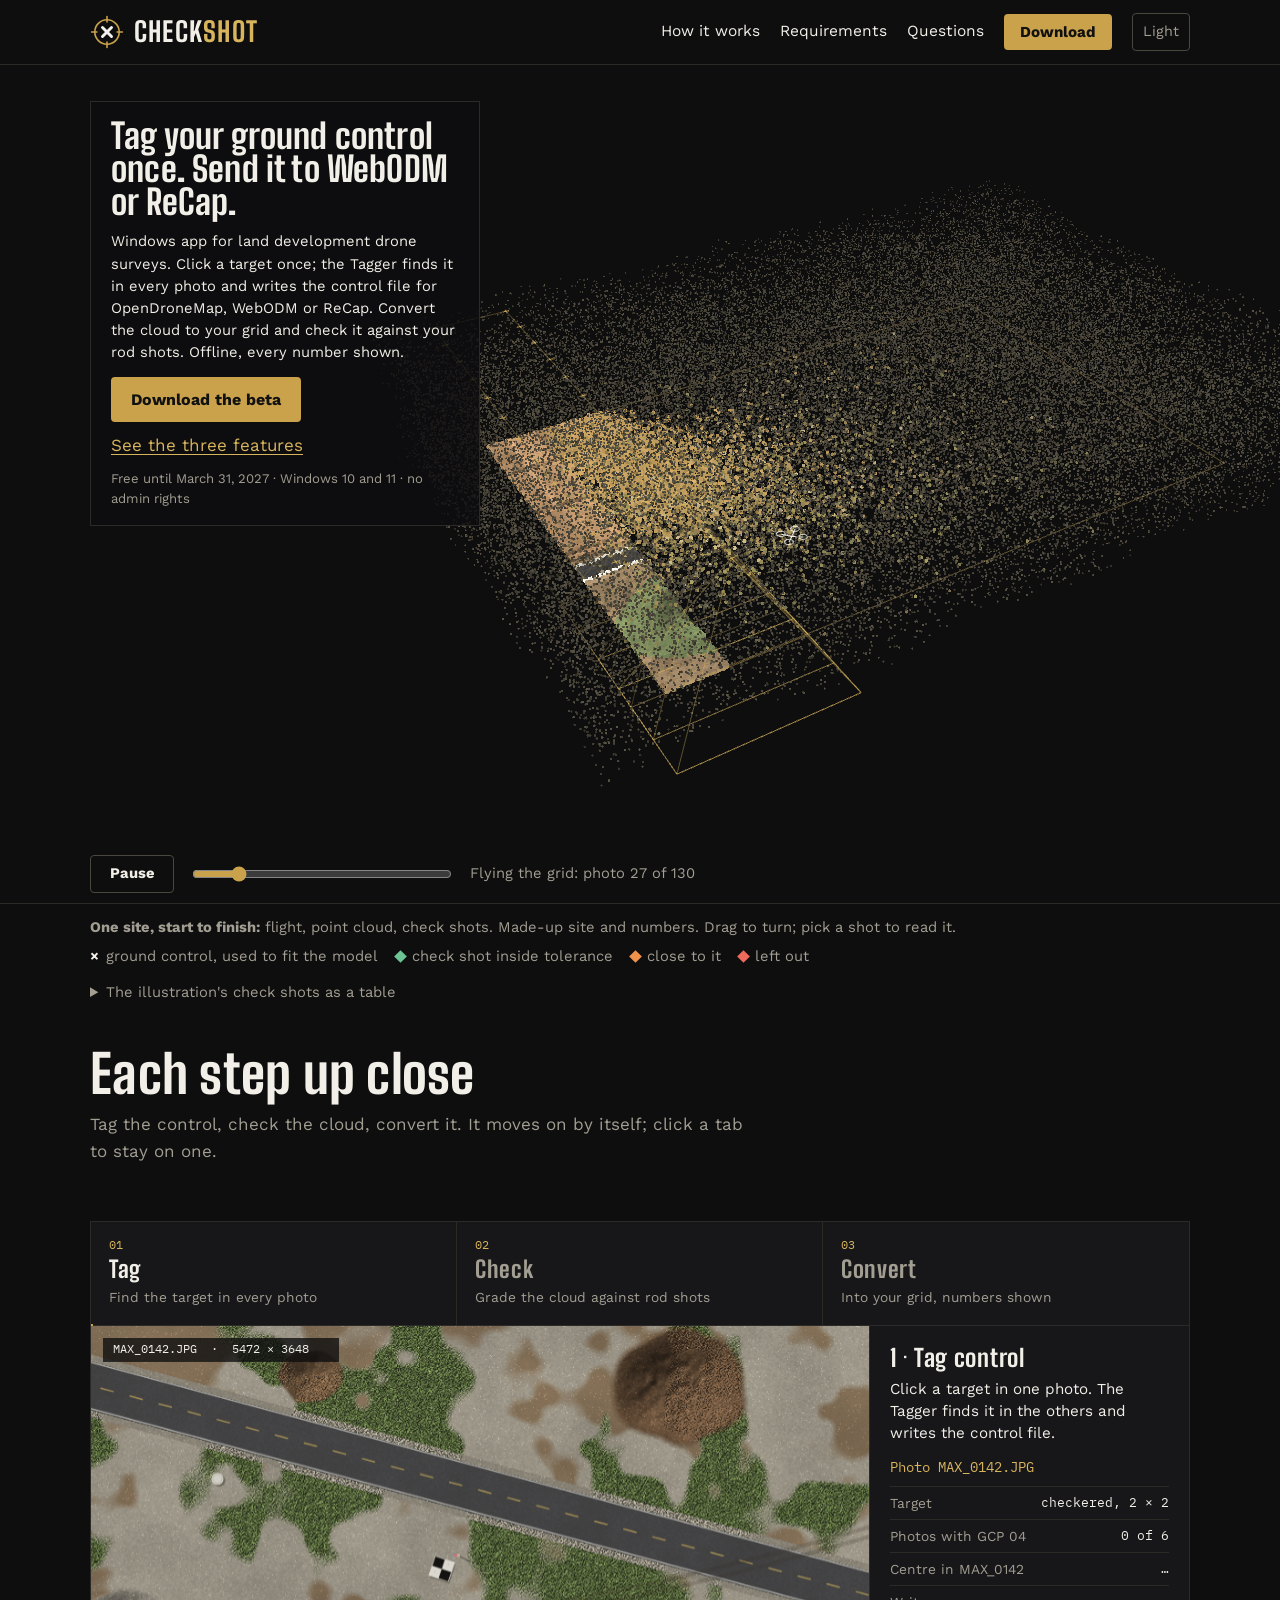
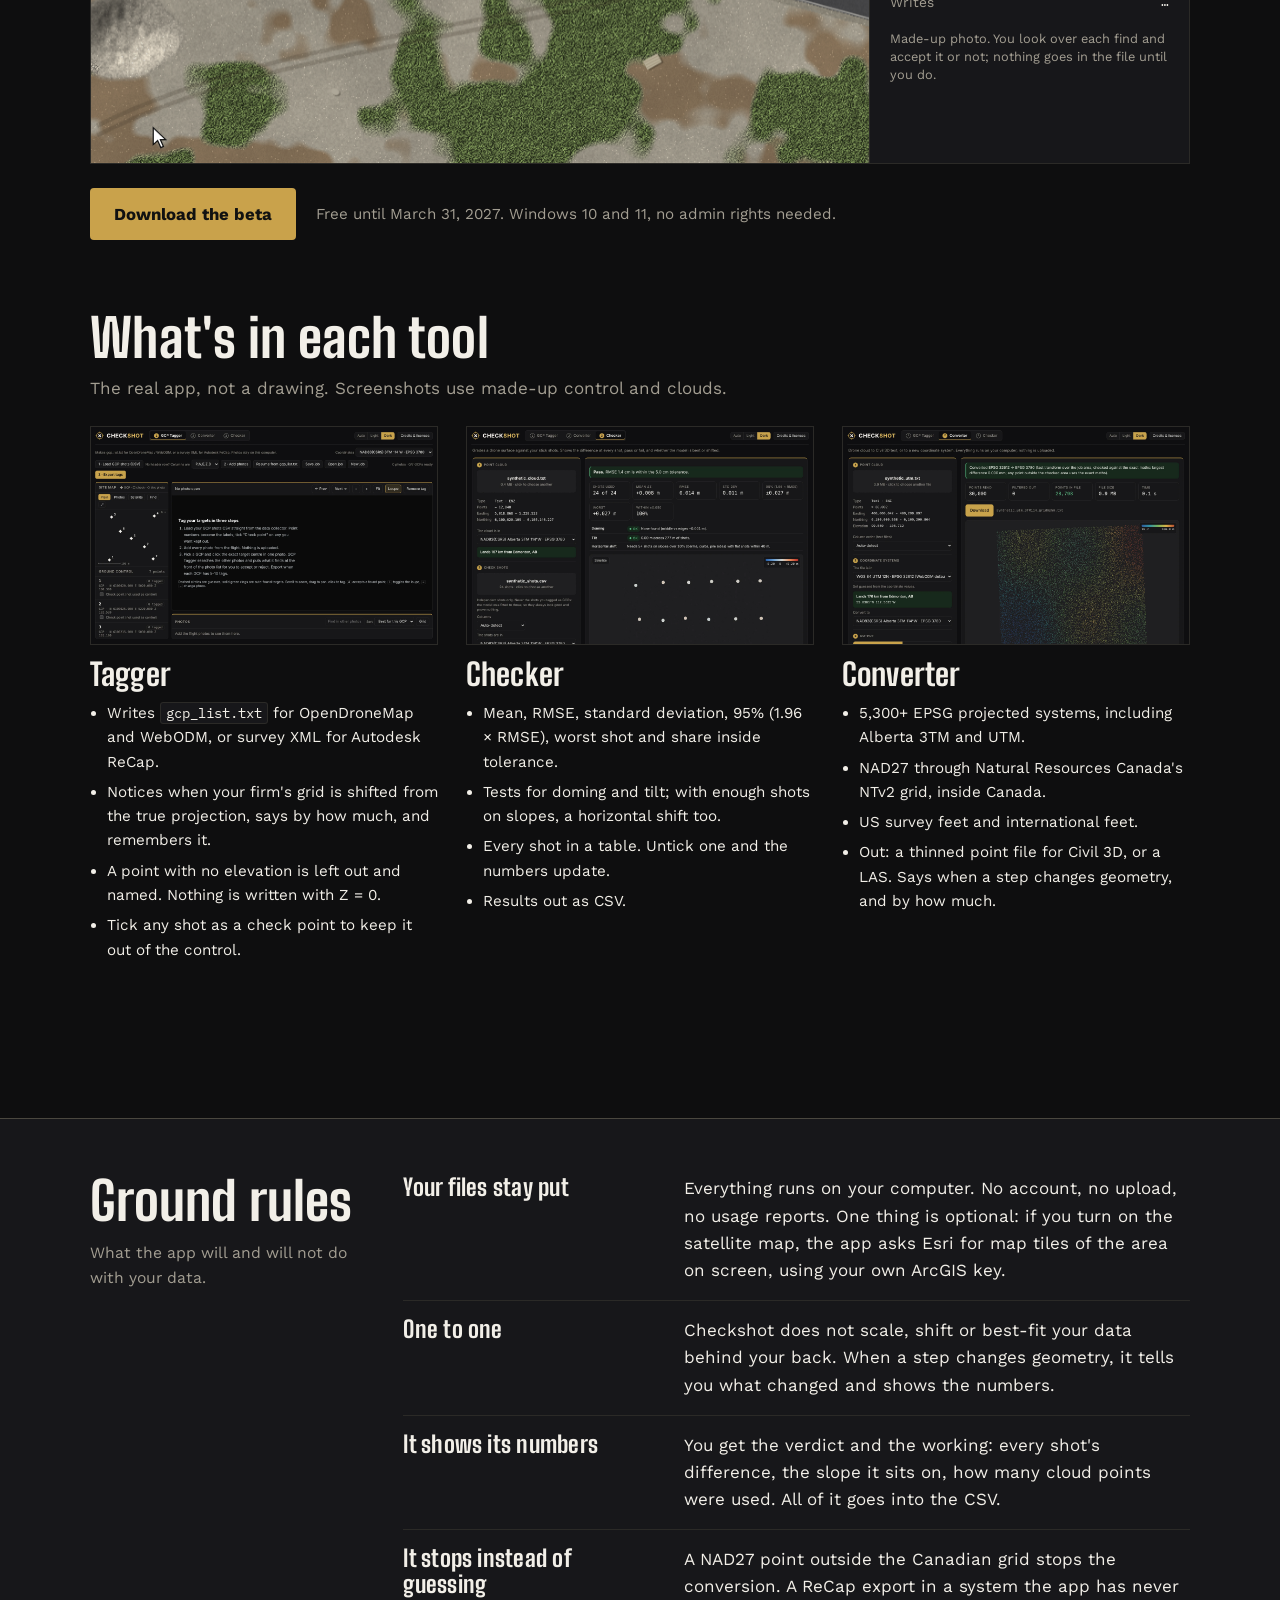
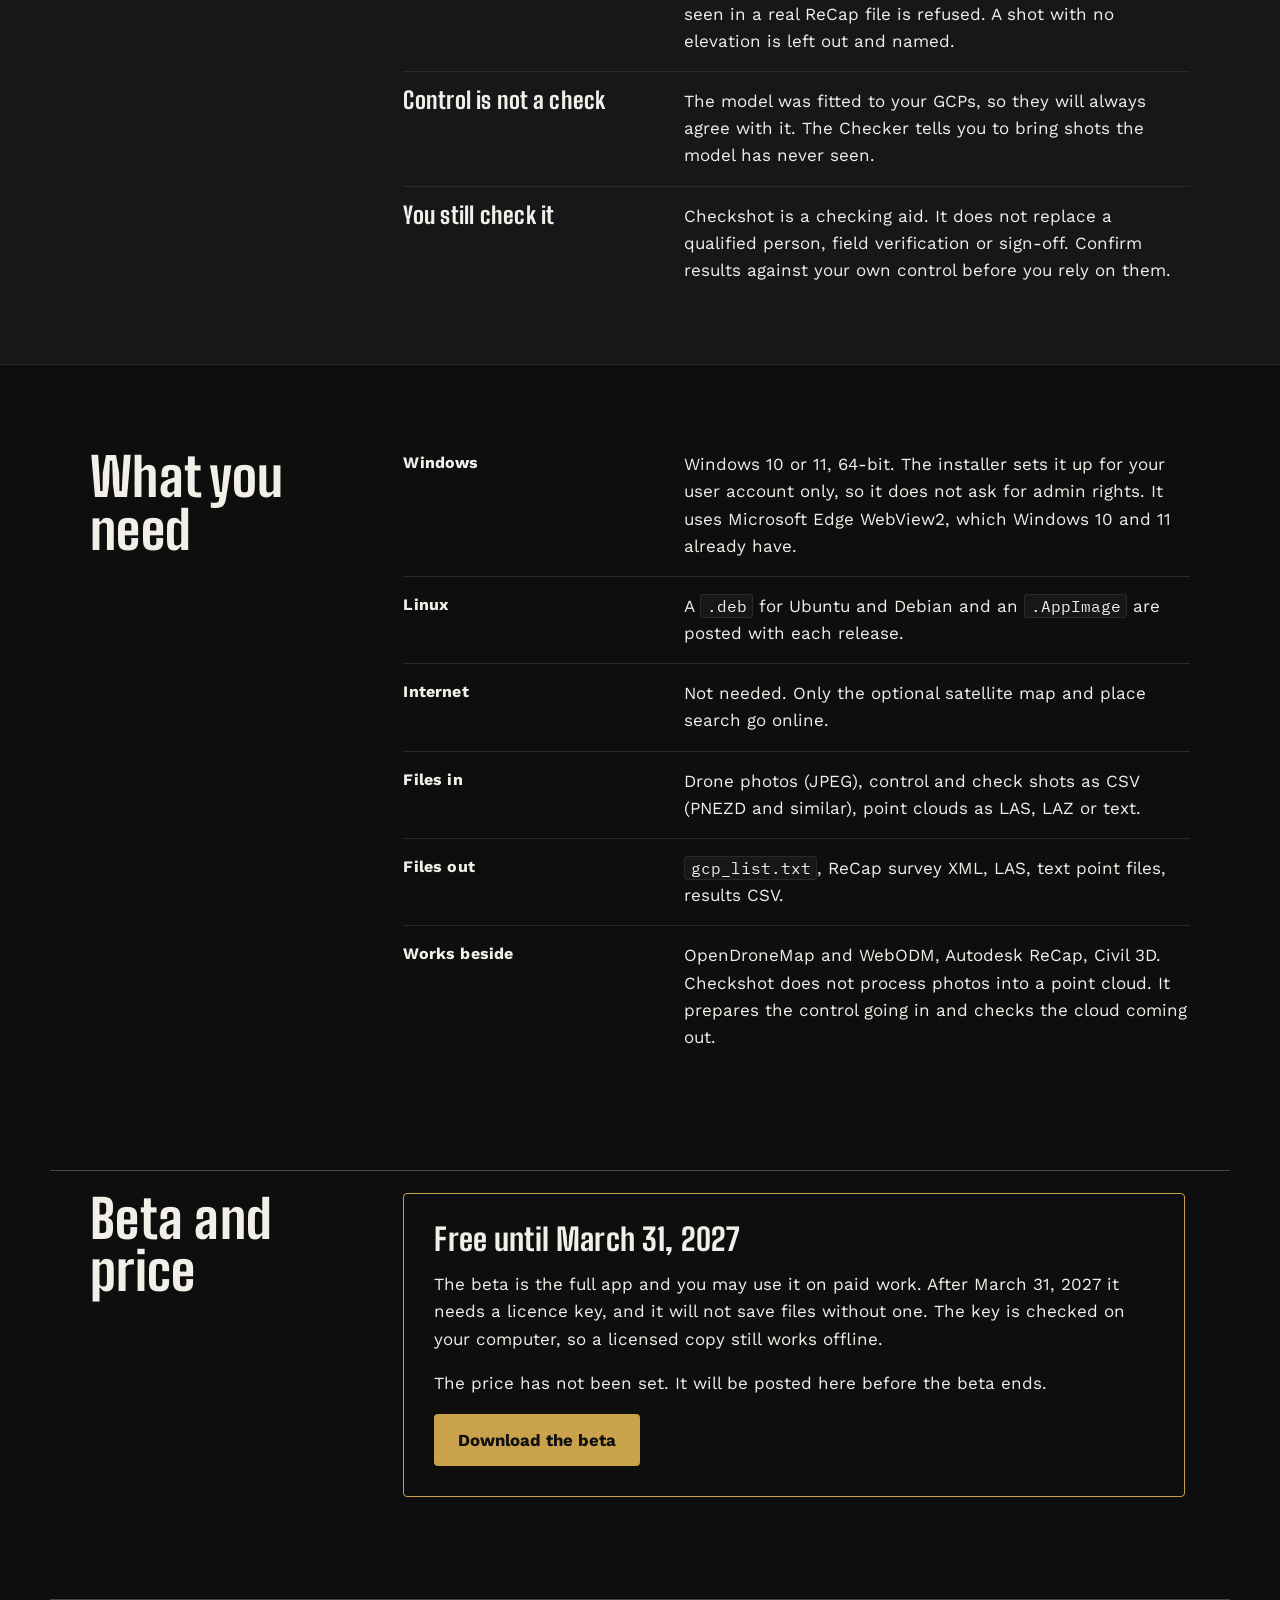
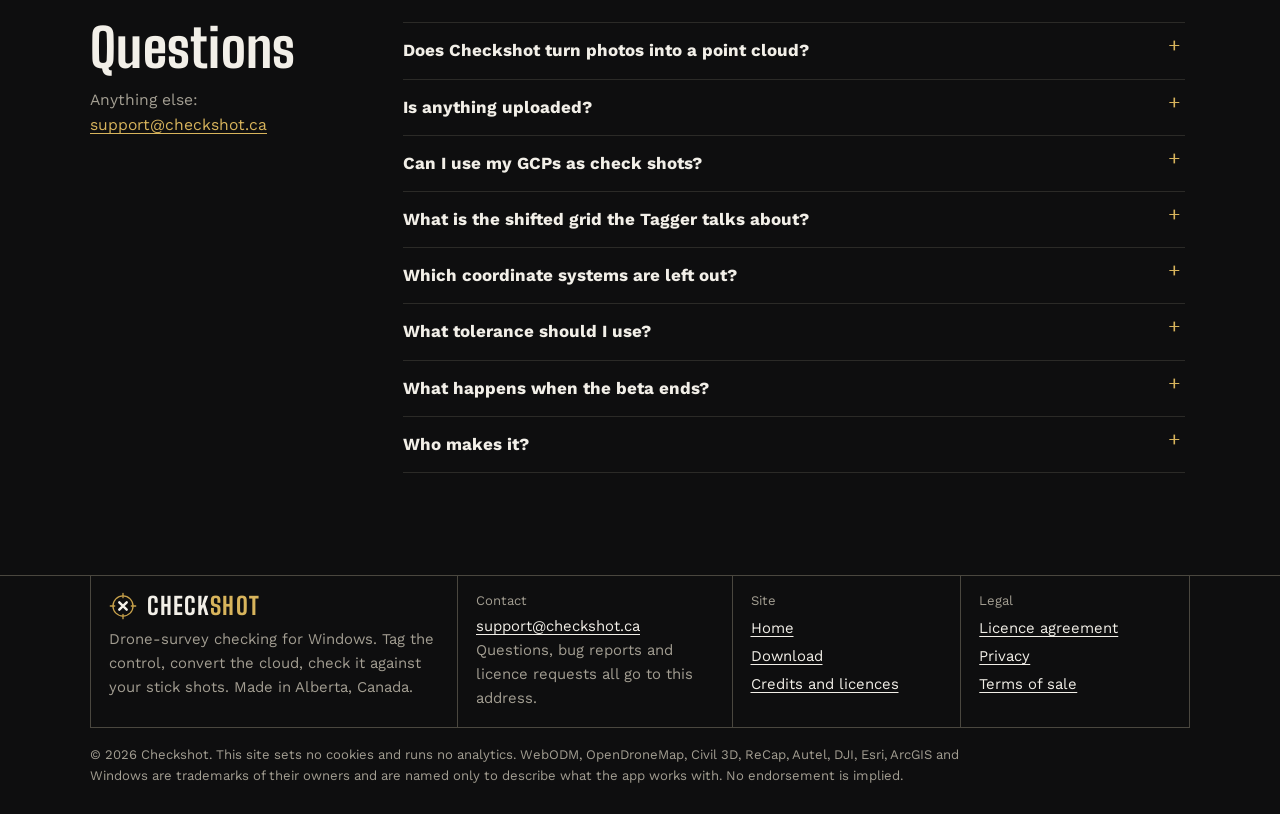
==== commit f51cedb1: "Coordinate system count: 5,300+ (0.12.1 drops systems with no defined datum) Co-Authored-By: Claude " ====
--- a/index.html
+++ b/index.html
@@ -4,12 +4,12 @@
 <meta charset="utf-8">
 <meta name="viewport" content="width=device-width, initial-scale=1">
 <title>Checkshot: tag drone survey ground control for WebODM and ReCap</title>
-<meta name="description" content="Windows app for drone surveys. Tag ground control in your photos for OpenDroneMap, WebODM or ReCap, convert point clouds between 5,860 coordinate systems, and check the cloud against your stick shots. Runs offline. Free beta until March 31, 2027.">
+<meta name="description" content="Windows app for drone surveys. Tag ground control in your photos for OpenDroneMap, WebODM or ReCap, convert point clouds between 5,300+ coordinate systems, and check the cloud against your stick shots. Runs offline. Free beta until March 31, 2027.">
 <link rel="canonical" href="https://checkshot.ca/">
 <meta property="og:type" content="website">
 <meta property="og:site_name" content="Checkshot">
 <meta property="og:title" content="Checkshot: tag drone survey ground control for WebODM and ReCap">
-<meta property="og:description" content="Windows app for drone surveys. Tag ground control in your photos for OpenDroneMap, WebODM or ReCap, convert point clouds between 5,860 coordinate systems, and check the cloud against your stick shots. Runs offline. Free beta until March 31, 2027.">
+<meta property="og:description" content="Windows app for drone surveys. Tag ground control in your photos for OpenDroneMap, WebODM or ReCap, convert point clouds between 5,300+ coordinate systems, and check the cloud against your stick shots. Runs offline. Free beta until March 31, 2027.">
 <meta property="og:url" content="https://checkshot.ca/">
 <meta property="og:image" content="https://checkshot.ca/assets/img/og.png">
 <meta property="og:image:width" content="1200">
@@ -128,7 +128,7 @@
     <article class="tool">
       <div class="tool-shot"><img class="dark" src="assets/shots/converter-dark.webp" width="2560" height="1600" loading="lazy" decoding="async" alt="The Converter after converting a made-up UTM cloud to Alberta 3TM: the transform used, its largest difference from the exact maths, and a plot of the cloud."><img class="light" src="assets/shots/converter-light.webp" width="2560" height="1600" loading="lazy" decoding="async" alt="The Converter after converting a made-up UTM cloud to Alberta 3TM: the transform used, its largest difference from the exact maths, and a plot of the cloud."></div>
       <h3>Converter</h3>
-      <ul><li>5,860 EPSG projected systems, including Alberta 3TM and UTM.</li><li>NAD27 through Natural Resources Canada's NTv2 grid, inside Canada.</li><li>US survey feet and international feet.</li><li>Out: a thinned point file for Civil 3D, or a LAS. Says when a step changes geometry, and by how much.</li></ul>
+      <ul><li>5,300+ EPSG projected systems, including Alberta 3TM and UTM.</li><li>NAD27 through Natural Resources Canada's NTv2 grid, inside Canada.</li><li>US survey feet and international feet.</li><li>Out: a thinned point file for Civil 3D, or a LAS. Says when a step changes geometry, and by how much.</li></ul>
     </article>
   </div>
 </section>
